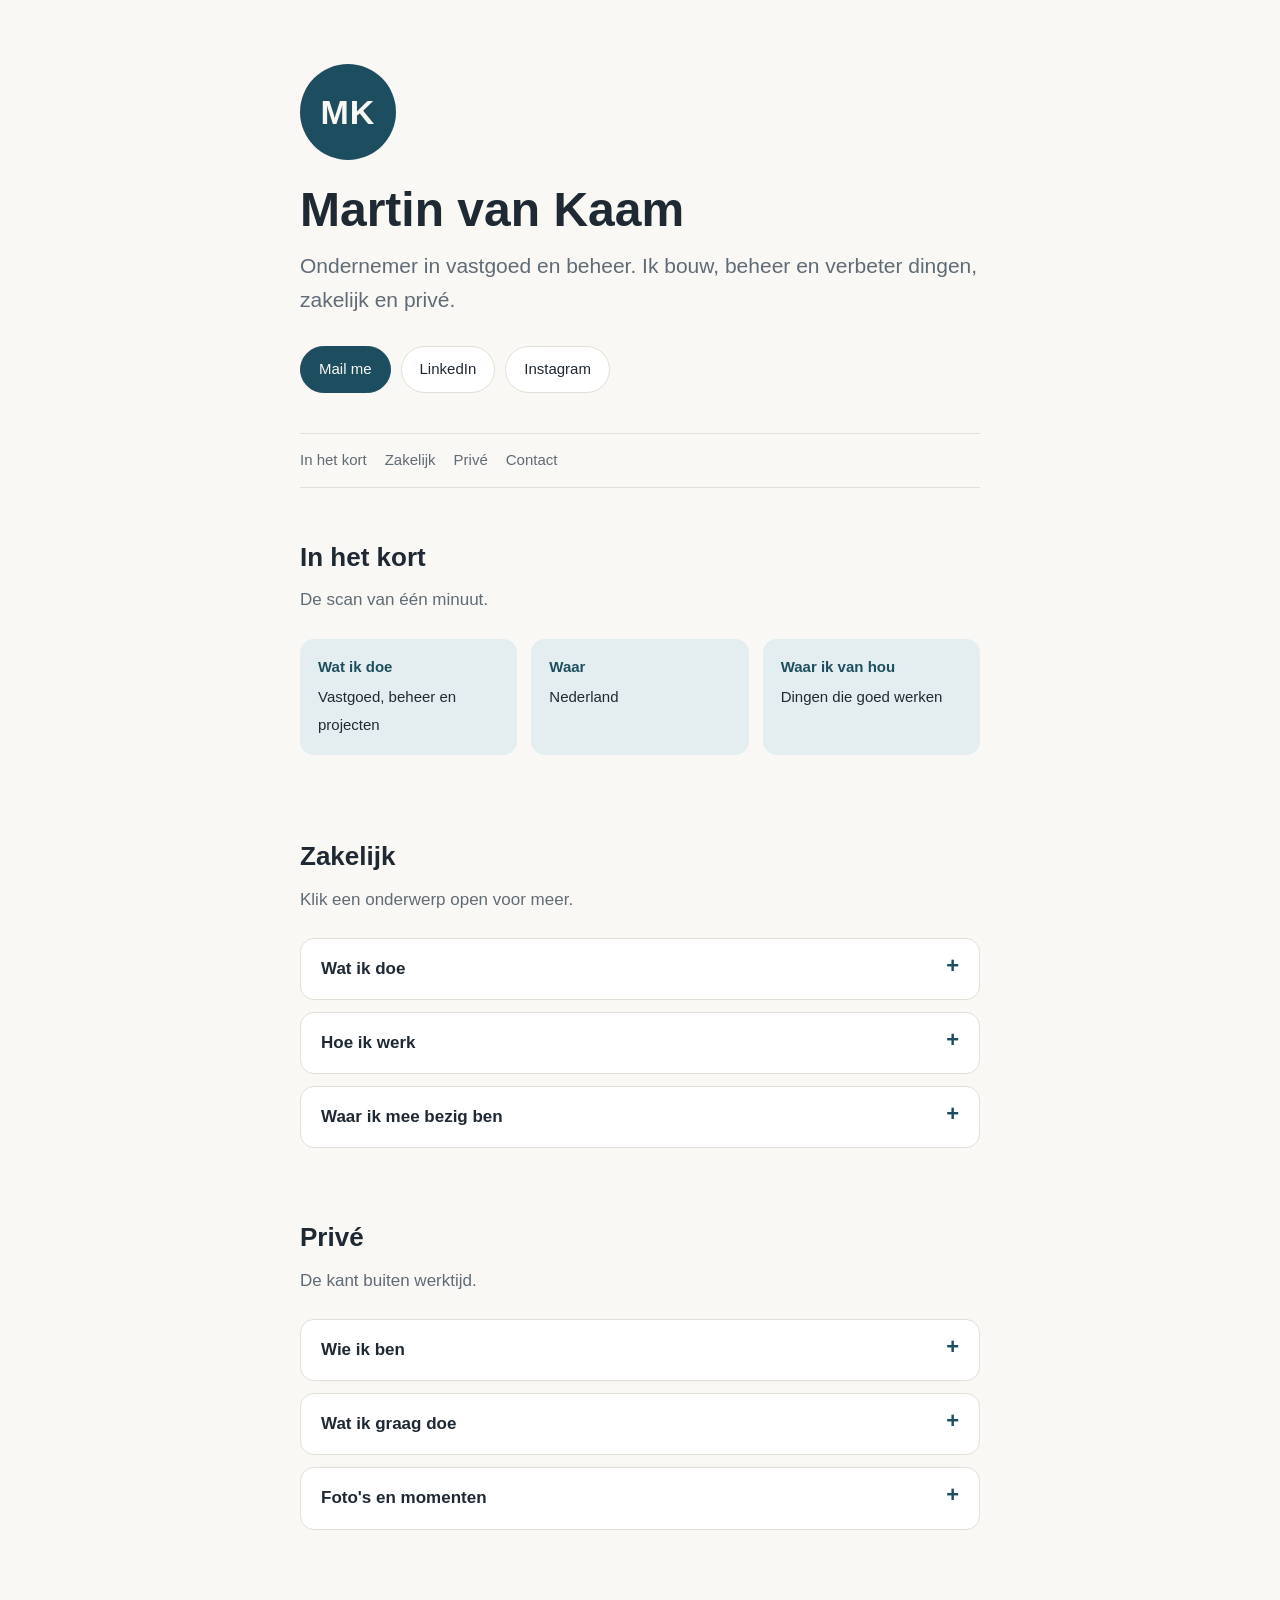
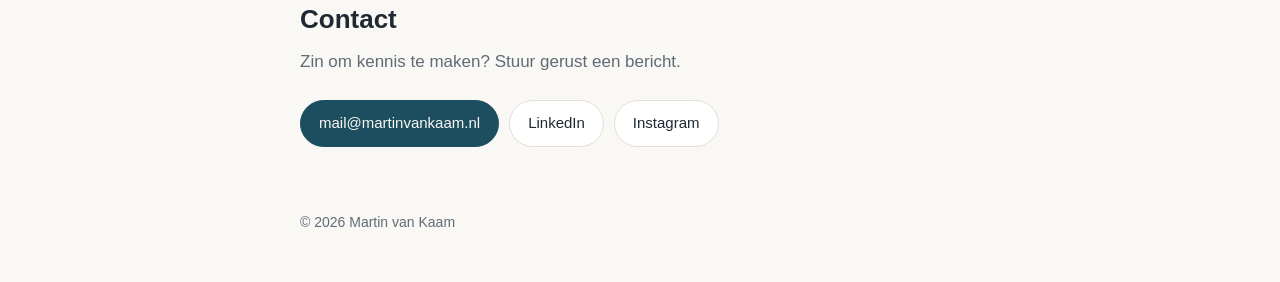
==== index.html @ f8790543 "Eerste versie van martinvankaam.nl Co-Authored-By: Claude Sonnet 5.5 <noreply@anthropic.com>" ====
<!doctype html>
<html lang="nl">
<head>
<meta charset="utf-8">
<meta name="viewport" content="width=device-width, initial-scale=1">
<title>Martin van Kaam</title>
<meta name="description" content="Martin van Kaam: ondernemer in vastgoed en beheer. Zakelijk en privé, kennismaken in één minuut.">
<meta property="og:title" content="Martin van Kaam">
<meta property="og:description" content="Ondernemer in vastgoed en beheer. Zakelijk en privé.">
<meta property="og:type" content="website">
<meta property="og:url" content="https://martinvankaam.nl">
<style>
:root {
  --bg: #faf8f4;
  --card: #ffffff;
  --text: #1f2933;
  --muted: #5f6b76;
  --accent: #1d4e5f;
  --accent-soft: #e4eef1;
  --line: #e3dfd6;
}
@media (prefers-color-scheme: dark) {
  :root {
    --bg: #14181b;
    --card: #1c2226;
    --text: #e8ecef;
    --muted: #9aa6b0;
    --accent: #7fc1d3;
    --accent-soft: #223038;
    --line: #2c353b;
  }
}
* { box-sizing: border-box; }
html { scroll-behavior: smooth; }
body {
  margin: 0;
  background: var(--bg);
  color: var(--text);
  font: 17px/1.65 -apple-system, BlinkMacSystemFont, "Segoe UI", Roboto, Helvetica, Arial, sans-serif;
}
a { color: var(--accent); }
.wrap { max-width: 720px; margin: 0 auto; padding: 0 20px; }

header.hero { padding: 64px 0 40px; }
.avatar {
  width: 96px; height: 96px; border-radius: 50%;
  background: var(--accent); color: var(--bg);
  display: grid; place-items: center;
  font-size: 34px; font-weight: 600; letter-spacing: 1px;
  margin-bottom: 24px;
}
h1 { font-size: clamp(34px, 7vw, 48px); line-height: 1.1; margin: 0 0 12px; }
.lead { font-size: 21px; color: var(--muted); margin: 0 0 28px; }
.links { display: flex; flex-wrap: wrap; gap: 10px; }
.btn {
  display: inline-block; padding: 10px 18px; border-radius: 999px;
  border: 1px solid var(--line); background: var(--card);
  color: var(--text); text-decoration: none; font-weight: 500; font-size: 15px;
}
.btn.primary { background: var(--accent); border-color: var(--accent); color: var(--bg); }
.btn:hover { border-color: var(--accent); }

nav.jump { display: flex; gap: 18px; padding: 14px 0; border-top: 1px solid var(--line); border-bottom: 1px solid var(--line); font-size: 15px; }
nav.jump a { text-decoration: none; color: var(--muted); }
nav.jump a:hover { color: var(--accent); }

section { padding: 48px 0 8px; }
h2 { font-size: 26px; margin: 0 0 8px; }
.sub { color: var(--muted); margin: 0 0 24px; }

.quick { display: grid; gap: 14px; margin: 0 0 24px; }
@media (min-width: 600px) { .quick { grid-template-columns: repeat(3, 1fr); } }
.quick div { background: var(--accent-soft); border-radius: 14px; padding: 16px 18px; }
.quick strong { display: block; font-size: 15px; color: var(--accent); margin-bottom: 4px; }
.quick span { font-size: 15px; }

details {
  background: var(--card); border: 1px solid var(--line);
  border-radius: 14px; margin: 0 0 12px; padding: 0 20px;
}
summary {
  cursor: pointer; padding: 16px 0; font-weight: 600; list-style: none;
  display: flex; justify-content: space-between; gap: 12px;
}
summary::-webkit-details-marker { display: none; }
summary::after { content: "+"; color: var(--accent); font-size: 22px; line-height: 1; }
details[open] summary::after { content: "\2212"; }
details p { margin: 0 0 16px; color: var(--muted); }

footer { padding: 56px 0 48px; color: var(--muted); font-size: 14px; }
</style>
</head>
<body>

<header class="hero">
  <div class="wrap">
    <div class="avatar" aria-hidden="true">MK</div>
    <h1>Martin van Kaam</h1>
    <p class="lead">Ondernemer in vastgoed en beheer. Ik bouw, beheer en verbeter dingen, zakelijk en privé.</p>
    <div class="links">
      <a class="btn primary" href="mailto:mail@martinvankaam.nl">Mail me</a>
      <a class="btn" href="https://www.linkedin.com/in/martinvankaam" rel="me noopener">LinkedIn</a>
      <a class="btn" href="https://www.instagram.com/martinvankaam" rel="me noopener">Instagram</a>
    </div>
  </div>
</header>

<div class="wrap">
  <nav class="jump" aria-label="Snel naar">
    <a href="#kort">In het kort</a>
    <a href="#zakelijk">Zakelijk</a>
    <a href="#prive">Privé</a>
    <a href="#contact">Contact</a>
  </nav>
</div>

<main class="wrap">

  <section id="kort">
    <h2>In het kort</h2>
    <p class="sub">De scan van één minuut.</p>
    <div class="quick">
      <div><strong>Wat ik doe</strong><span>Vastgoed, beheer en projecten</span></div>
      <div><strong>Waar</strong><span>Nederland</span></div>
      <div><strong>Waar ik van hou</strong><span>Dingen die goed werken</span></div>
    </div>
  </section>

  <section id="zakelijk">
    <h2>Zakelijk</h2>
    <p class="sub">Klik een onderwerp open voor meer.</p>

    <details>
      <summary>Wat ik doe</summary>
      <p>Ik ben ondernemer in vastgoed en beheer. Via Marbas Groep houd ik me bezig met gebouwen, verhuur, projecten en de bedrijven daaromheen. Concepttekst: dit vul ik samen met je aan.</p>
    </details>
    <details>
      <summary>Hoe ik werk</summary>
      <p>Concreet, direct en met oog voor detail. Eerst duidelijk krijgen wat er speelt, dan zorgen dat het geregeld is. Concepttekst.</p>
    </details>
    <details>
      <summary>Waar ik mee bezig ben</summary>
      <p>Lopende projecten, gebouwen en verbeteringen in beheer en administratie. Concepttekst.</p>
    </details>
  </section>

  <section id="prive">
    <h2>Privé</h2>
    <p class="sub">De kant buiten werktijd.</p>

    <details>
      <summary>Wie ik ben</summary>
      <p>Naast ondernemer ben ik gewoon Martin. Concepttekst: hier komt een paar regels over wat je bezighoudt.</p>
    </details>
    <details>
      <summary>Wat ik graag doe</summary>
      <p>Reizen, uitzoeken hoe dingen werken en tijd met mensen die me dierbaar zijn. Concepttekst.</p>
    </details>
    <details>
      <summary>Foto's en momenten</summary>
      <p>Hier komen later foto's en een koppeling naar Instagram.</p>
    </details>
  </section>

  <section id="contact">
    <h2>Contact</h2>
    <p class="sub">Zin om kennis te maken? Stuur gerust een bericht.</p>
    <div class="links">
      <a class="btn primary" href="mailto:mail@martinvankaam.nl">mail@martinvankaam.nl</a>
      <a class="btn" href="https://www.linkedin.com/in/martinvankaam" rel="me noopener">LinkedIn</a>
      <a class="btn" href="https://www.instagram.com/martinvankaam" rel="me noopener">Instagram</a>
    </div>
  </section>

</main>

<footer>
  <div class="wrap">&copy; 2026 Martin van Kaam</div>
</footer>

</body>
</html>
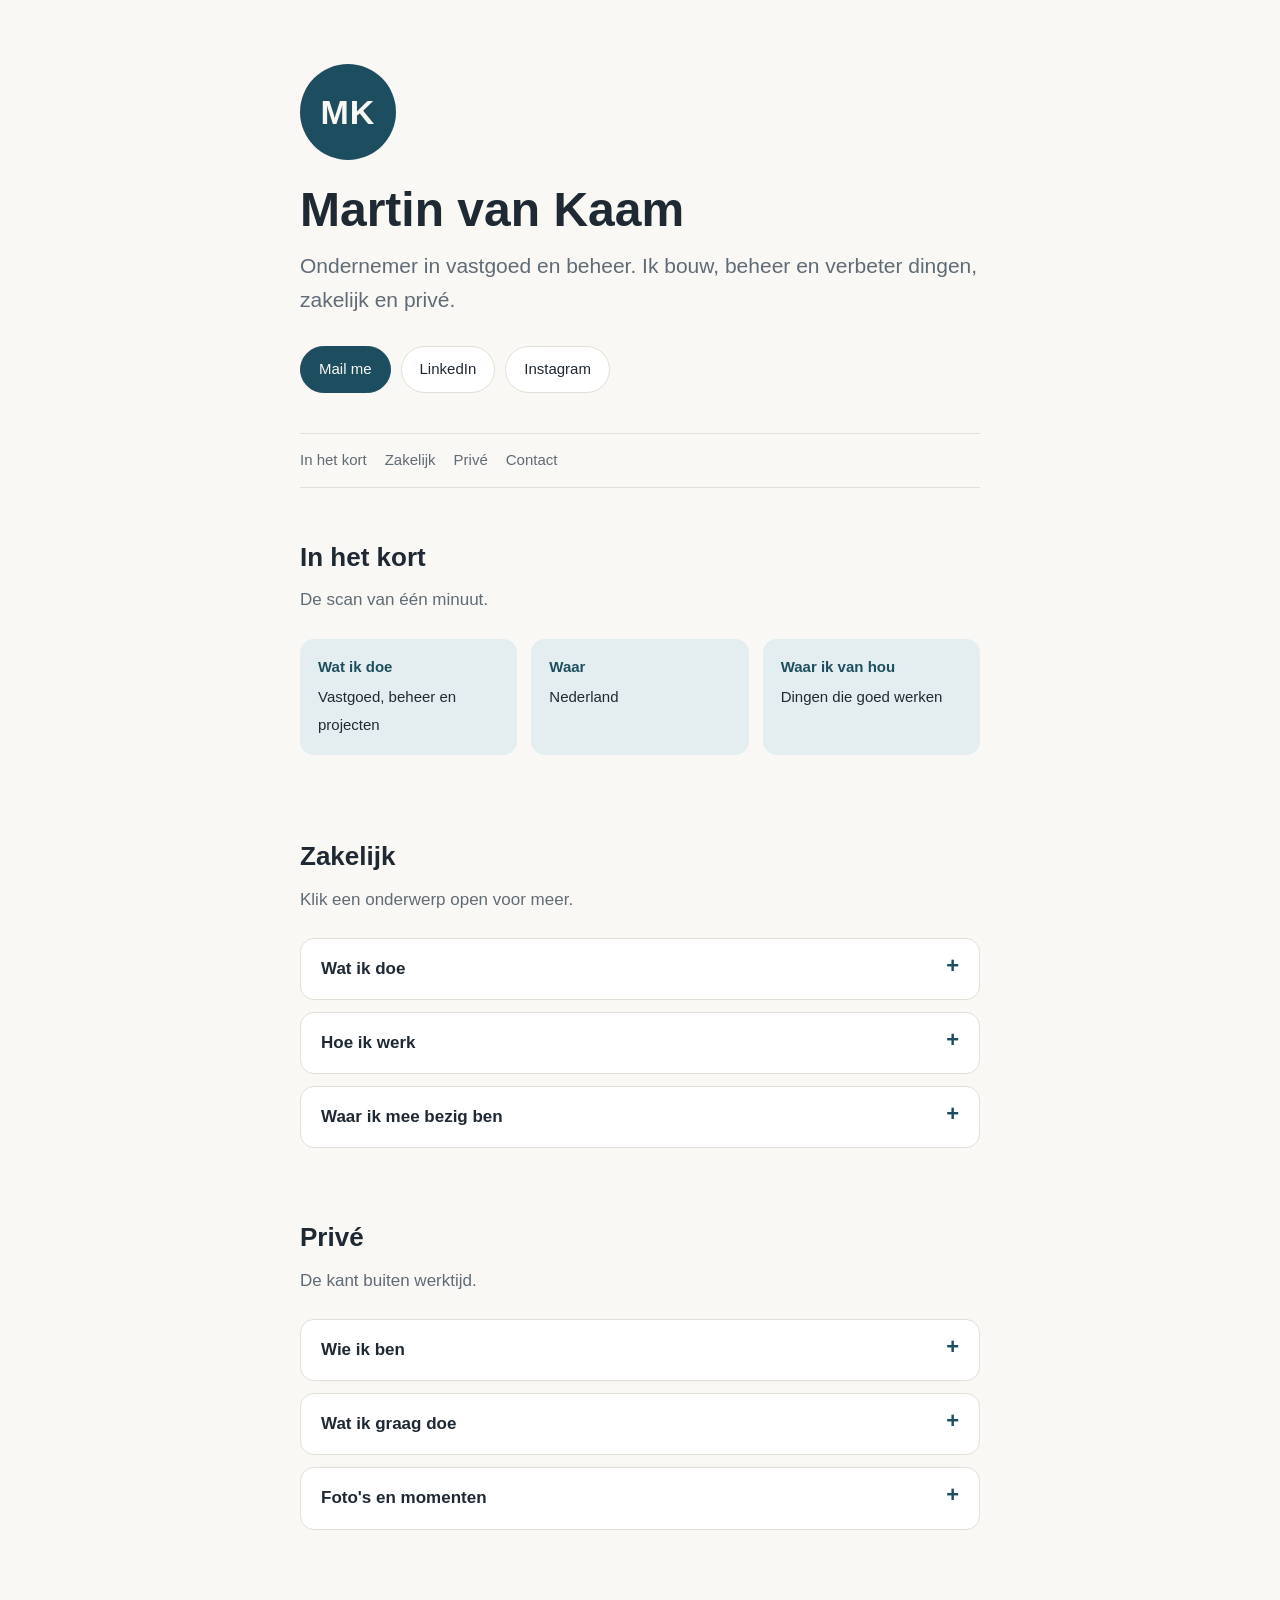
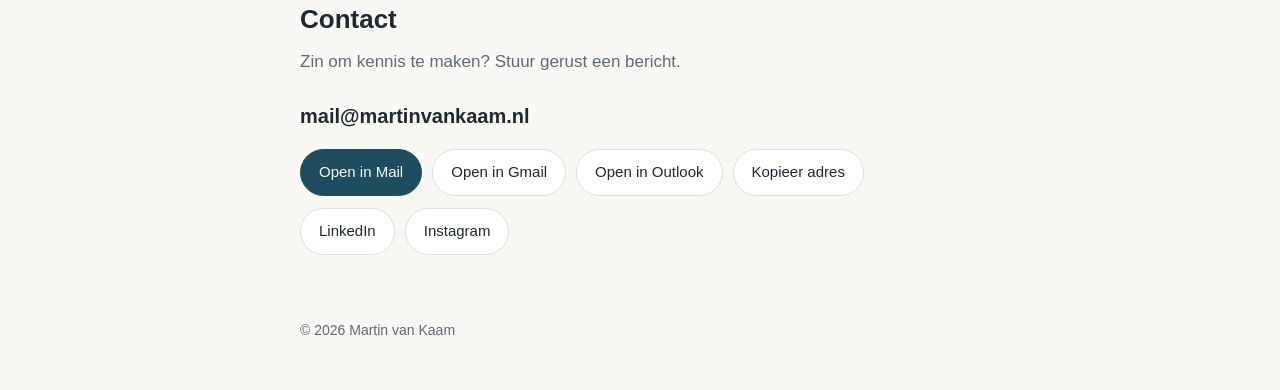
==== commit 2d637764: "Contactblok met Mail, Gmail, Outlook en kopieerknop Co-Authored-By: Claude Sonnet 5.5 <noreply@anthr" ====
--- a/index.html
+++ b/index.html
@@ -87,6 +87,10 @@
 details[open] summary::after { content: "\2212"; }
 details p { margin: 0 0 16px; color: var(--muted); }
 
+.mailaddr { font-size: 20px; font-weight: 600; margin: 0 0 16px; user-select: all; }
+.links.social { margin-top: 12px; }
+button.btn { font: inherit; font-size: 15px; font-weight: 500; cursor: pointer; }
+
 footer { padding: 56px 0 48px; color: var(--muted); font-size: 14px; }
 </style>
 </head>
@@ -165,8 +169,14 @@
   <section id="contact">
     <h2>Contact</h2>
     <p class="sub">Zin om kennis te maken? Stuur gerust een bericht.</p>
+    <p class="mailaddr">mail@martinvankaam.nl</p>
     <div class="links">
-      <a class="btn primary" href="mailto:mail@martinvankaam.nl">mail@martinvankaam.nl</a>
+      <a class="btn primary" href="mailto:mail@martinvankaam.nl">Open in Mail</a>
+      <a class="btn" href="https://mail.google.com/mail/?view=cm&amp;fs=1&amp;to=mail@martinvankaam.nl" target="_blank" rel="noopener">Open in Gmail</a>
+      <a class="btn" href="https://outlook.office.com/mail/deeplink/compose?to=mail@martinvankaam.nl" target="_blank" rel="noopener">Open in Outlook</a>
+      <button class="btn" id="copy" type="button" data-addr="mail@martinvankaam.nl">Kopieer adres</button>
+    </div>
+    <div class="links social">
       <a class="btn" href="https://www.linkedin.com/in/martinvankaam" rel="me noopener">LinkedIn</a>
       <a class="btn" href="https://www.instagram.com/martinvankaam" rel="me noopener">Instagram</a>
     </div>
@@ -178,5 +188,24 @@
   <div class="wrap">&copy; 2026 Martin van Kaam</div>
 </footer>
 
+<script>
+(function () {
+  var btn = document.getElementById("copy");
+  if (!btn) return;
+  btn.addEventListener("click", function () {
+    var addr = btn.getAttribute("data-addr");
+    var done = function () {
+      btn.textContent = "Gekopieerd";
+      setTimeout(function () { btn.textContent = "Kopieer adres"; }, 2000);
+    };
+    if (navigator.clipboard && navigator.clipboard.writeText) {
+      navigator.clipboard.writeText(addr).then(done, function () { window.prompt("Kopieer dit adres:", addr); });
+    } else {
+      window.prompt("Kopieer dit adres:", addr);
+    }
+  });
+})();
+</script>
+
 </body>
 </html>
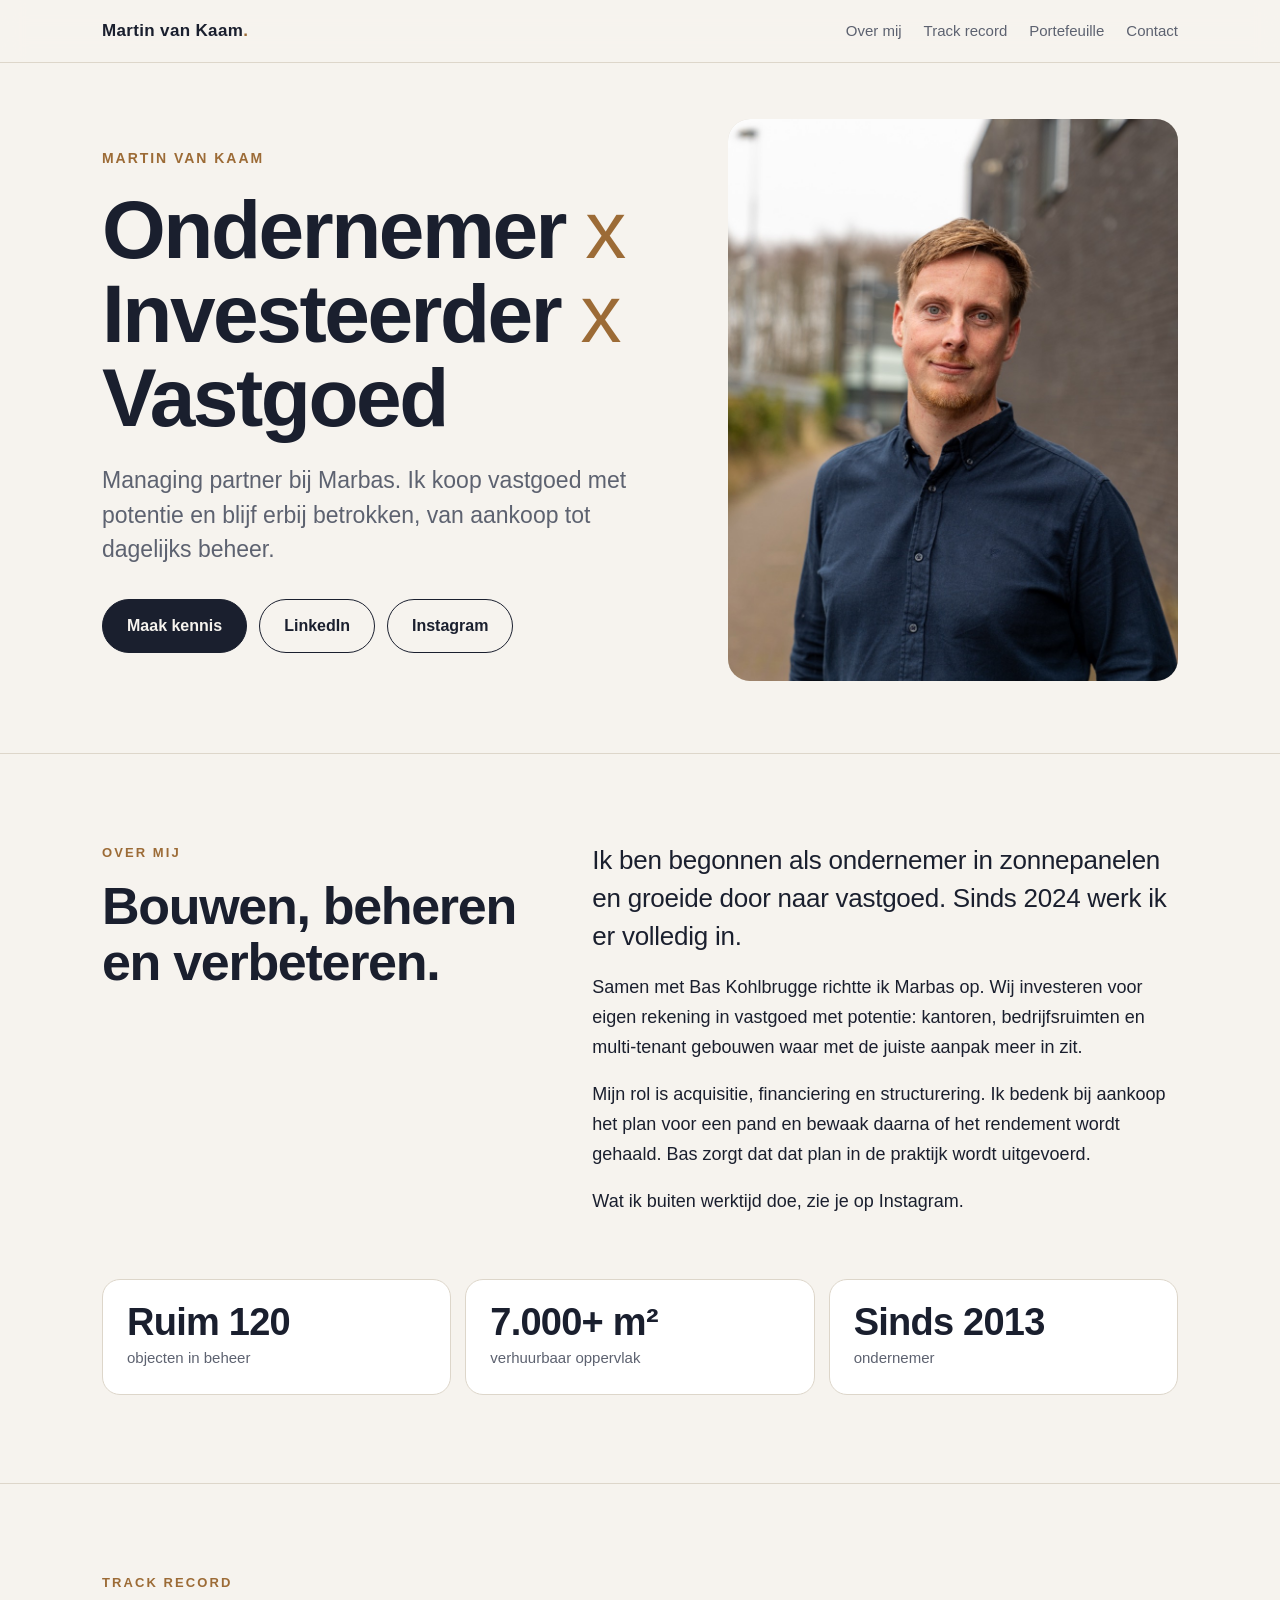
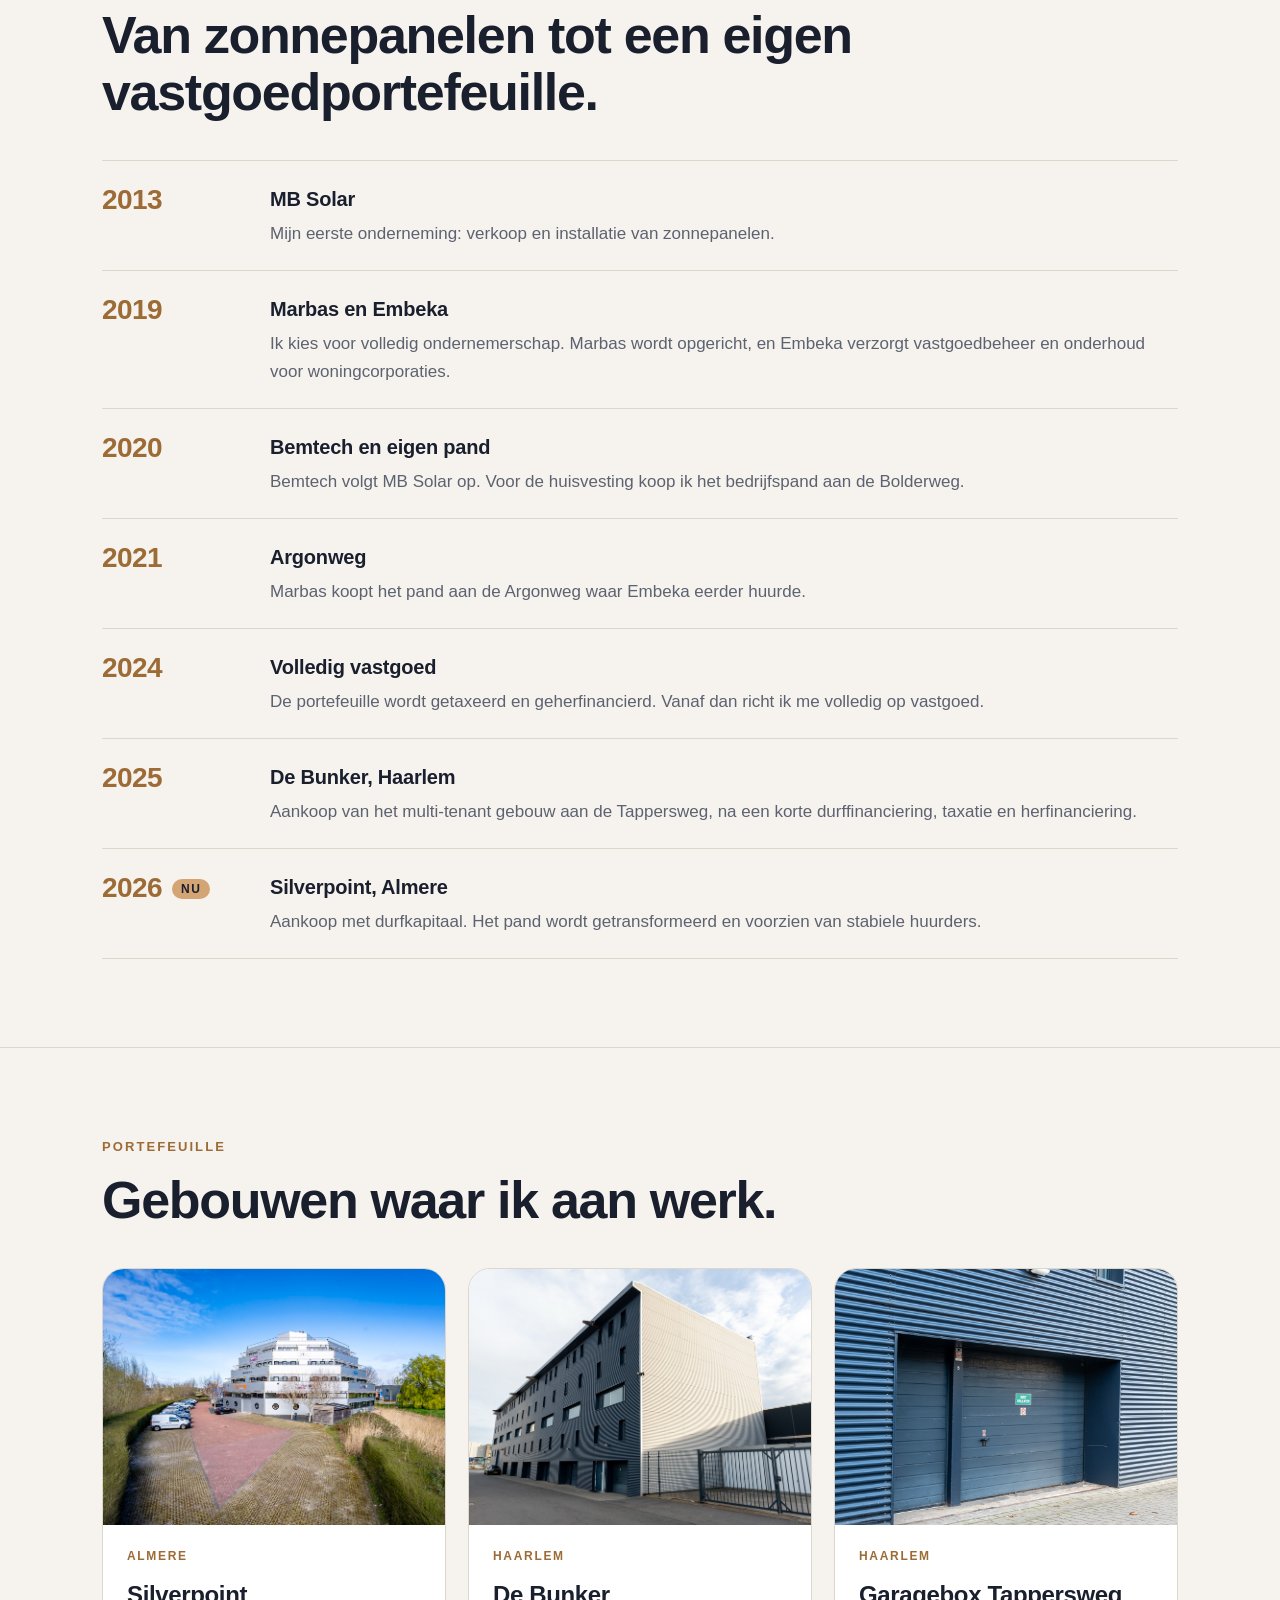
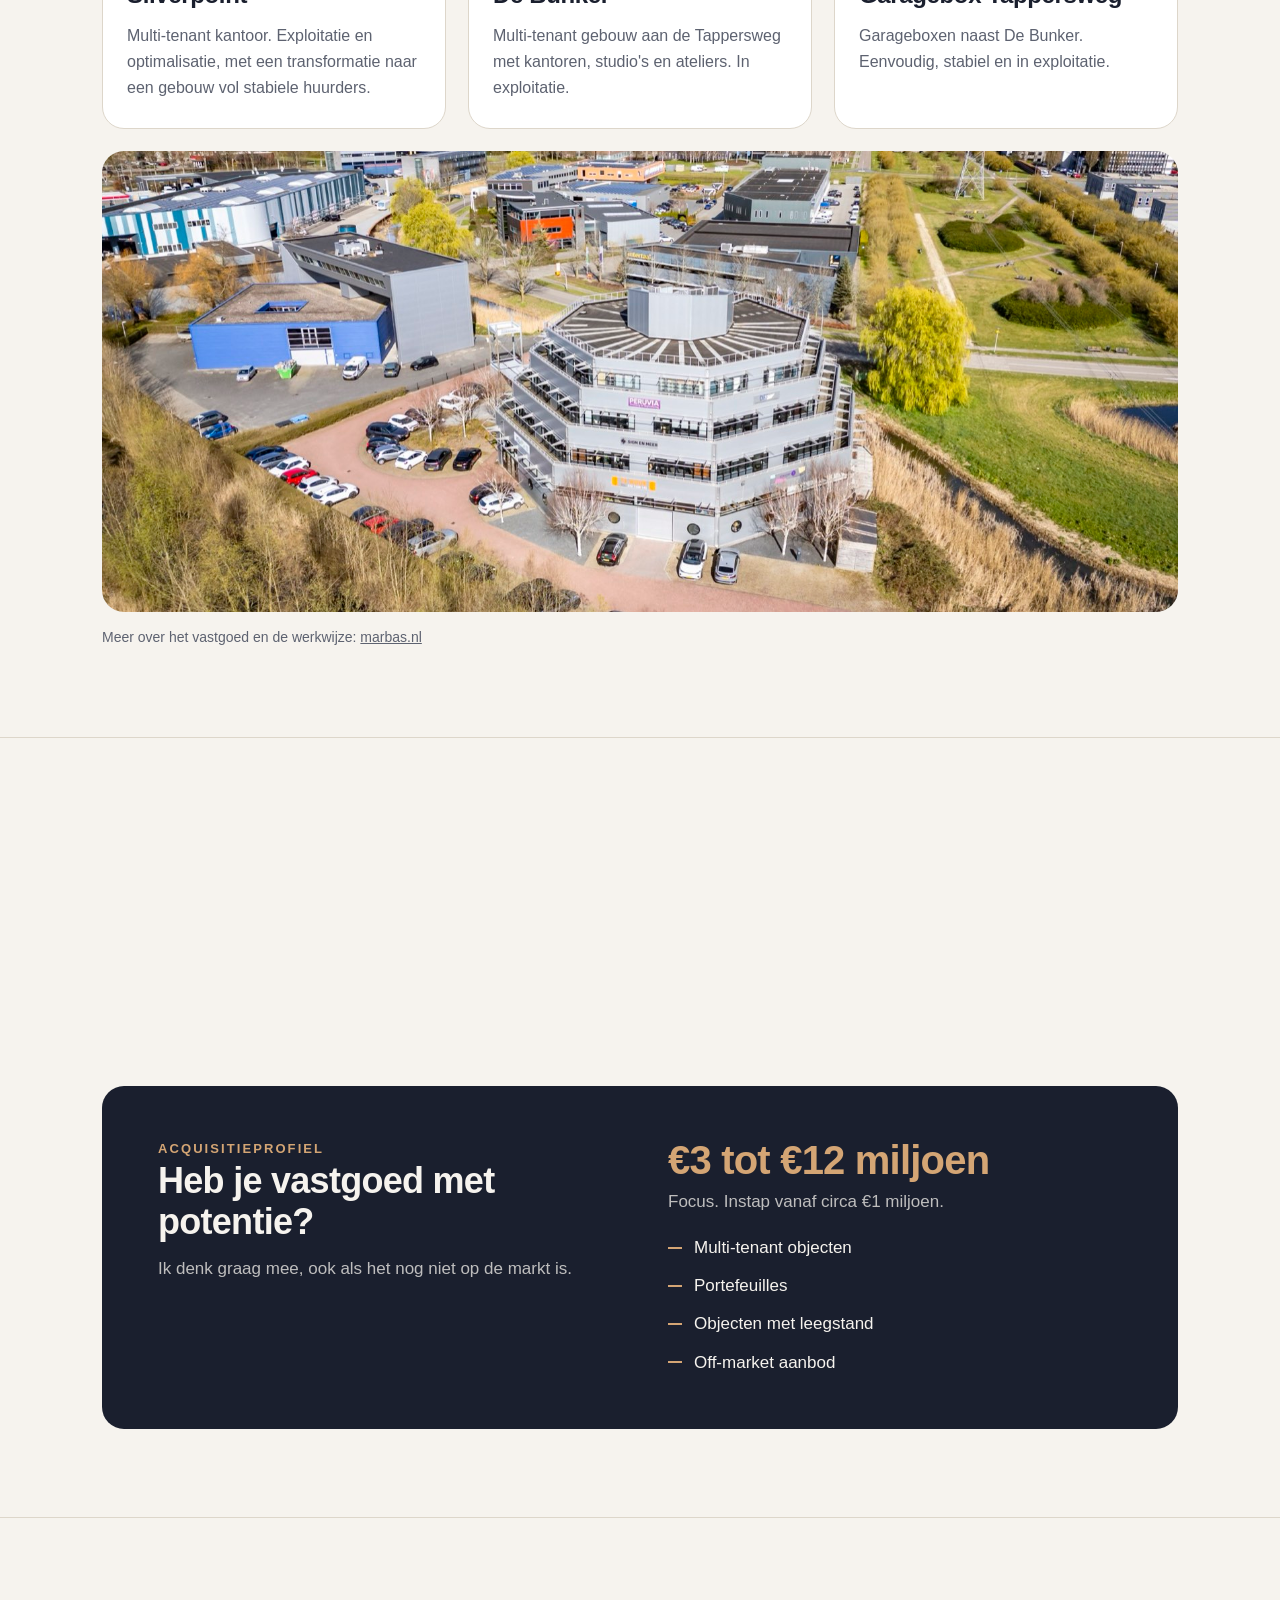
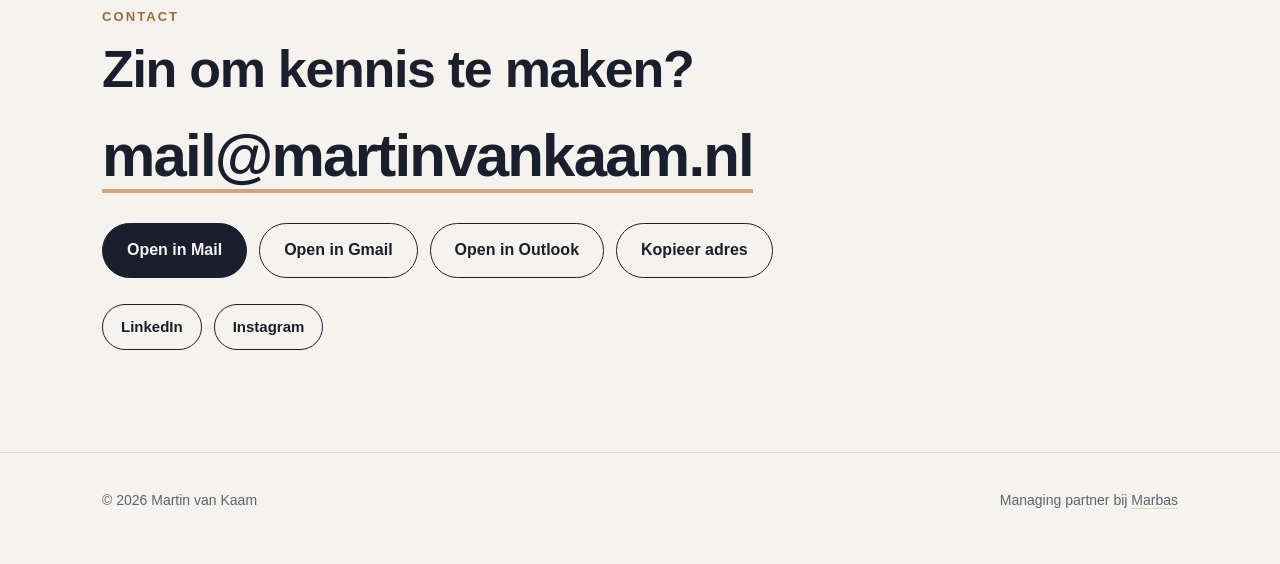
==== commit 27887085: "Nieuwe site: hero, track record, portefeuille, acquisitieprofiel en contact Co-Authored-By: Claude S" ====
--- a/index.html
+++ b/index.html
@@ -3,209 +3,461 @@
 <head>
 <meta charset="utf-8">
 <meta name="viewport" content="width=device-width, initial-scale=1">
-<title>Martin van Kaam</title>
-<meta name="description" content="Martin van Kaam: ondernemer in vastgoed en beheer. Zakelijk en privé, kennismaken in één minuut.">
-<meta property="og:title" content="Martin van Kaam">
-<meta property="og:description" content="Ondernemer in vastgoed en beheer. Zakelijk en privé.">
+<title>Martin van Kaam | Ondernemer en vastgoedinvesteerder</title>
+<meta name="description" content="Martin van Kaam is ondernemer en managing partner bij Marbas. Vastgoed met potentie: acquisitie, financiering, structurering en beheer. Maak kennis.">
+<link rel="canonical" href="https://martinvankaam.nl/">
+<link rel="icon" href="assets/mb.svg" type="image/svg+xml">
+<meta name="theme-color" content="#1a1f2e">
+<meta property="og:title" content="Martin van Kaam | Ondernemer en vastgoedinvesteerder">
+<meta property="og:description" content="Managing partner bij Marbas. Ik koop vastgoed met potentie en blijf erbij betrokken.">
 <meta property="og:type" content="website">
-<meta property="og:url" content="https://martinvankaam.nl">
+<meta property="og:url" content="https://martinvankaam.nl/">
+<meta property="og:locale" content="nl_NL">
+<meta property="og:image" content="https://martinvankaam.nl/assets/martin.jpg">
+<meta name="twitter:card" content="summary_large_image">
+<script type="application/ld+json">
+{
+  "@context": "https://schema.org",
+  "@type": "Person",
+  "name": "Martin van Kaam",
+  "url": "https://martinvankaam.nl/",
+  "image": "https://martinvankaam.nl/assets/martin.jpg",
+  "jobTitle": "Managing partner",
+  "worksFor": { "@type": "Organization", "name": "Marbas", "url": "https://www.marbas.nl" },
+  "email": "mailto:mail@martinvankaam.nl",
+  "sameAs": [
+    "https://www.linkedin.com/in/martinvankaam",
+    "https://www.instagram.com/martinvankaam"
+  ]
+}
+</script>
 <style>
 :root {
-  --bg: #faf8f4;
-  --card: #ffffff;
-  --text: #1f2933;
-  --muted: #5f6b76;
-  --accent: #1d4e5f;
-  --accent-soft: #e4eef1;
-  --line: #e3dfd6;
+  --bg: #f6f3ee;
+  --surface: #ffffff;
+  --ink: #1a1f2e;
+  --muted: #5d6270;
+  --line: #ddd6ca;
+  --sand: #d4a574;
+  --sand-deep: #9c6b36;
+  --navy: #1a1f2e;
+  --on-navy: #f6f3ee;
+  --radius: 22px;
 }
 @media (prefers-color-scheme: dark) {
   :root {
-    --bg: #14181b;
-    --card: #1c2226;
-    --text: #e8ecef;
-    --muted: #9aa6b0;
-    --accent: #7fc1d3;
-    --accent-soft: #223038;
-    --line: #2c353b;
+    --bg: #12151f;
+    --surface: #1a1f2e;
+    --ink: #f1ede6;
+    --muted: #a3a8b4;
+    --line: #2b3144;
+    --sand: #d4a574;
+    --sand-deep: #d4a574;
+    --navy: #0c0f17;
+    --on-navy: #f1ede6;
   }
 }
 * { box-sizing: border-box; }
-html { scroll-behavior: smooth; }
+html { scroll-behavior: smooth; scroll-padding-top: 76px; }
 body {
   margin: 0;
   background: var(--bg);
-  color: var(--text);
-  font: 17px/1.65 -apple-system, BlinkMacSystemFont, "Segoe UI", Roboto, Helvetica, Arial, sans-serif;
-}
-a { color: var(--accent); }
-.wrap { max-width: 720px; margin: 0 auto; padding: 0 20px; }
-
-header.hero { padding: 64px 0 40px; }
-.avatar {
-  width: 96px; height: 96px; border-radius: 50%;
-  background: var(--accent); color: var(--bg);
-  display: grid; place-items: center;
-  font-size: 34px; font-weight: 600; letter-spacing: 1px;
-  margin-bottom: 24px;
-}
-h1 { font-size: clamp(34px, 7vw, 48px); line-height: 1.1; margin: 0 0 12px; }
-.lead { font-size: 21px; color: var(--muted); margin: 0 0 28px; }
-.links { display: flex; flex-wrap: wrap; gap: 10px; }
+  color: var(--ink);
+  font: 17px/1.65 -apple-system, BlinkMacSystemFont, "SF Pro Text", "Segoe UI", Roboto, Helvetica, Arial, sans-serif;
+  -webkit-font-smoothing: antialiased;
+}
+img { display: block; max-width: 100%; height: auto; }
+a { color: inherit; }
+.wrap { max-width: 1120px; margin: 0 auto; padding: 0 22px; }
+
+/* header */
+.top {
+  position: sticky; top: 0; z-index: 10;
+  background: color-mix(in srgb, var(--bg) 88%, transparent);
+  backdrop-filter: saturate(1.4) blur(12px);
+  -webkit-backdrop-filter: saturate(1.4) blur(12px);
+  border-bottom: 1px solid var(--line);
+}
+.top .wrap { display: flex; align-items: center; justify-content: space-between; height: 62px; }
+.brand { font-weight: 700; letter-spacing: .02em; text-decoration: none; }
+.brand span { color: var(--sand-deep); }
+.top nav { display: flex; gap: 22px; font-size: 15px; }
+.top nav a { text-decoration: none; color: var(--muted); }
+.top nav a:hover { color: var(--ink); }
+@media (max-width: 640px) {
+  .top nav { gap: 14px; font-size: 14px; }
+  .top nav a.hide-sm { display: none; }
+}
+
+/* hero */
+.hero { padding: 56px 0 72px; }
+.hero .wrap { display: grid; gap: 40px; align-items: center; }
+@media (min-width: 880px) { .hero .wrap { grid-template-columns: 1.25fr 1fr; gap: 64px; } }
+.kicker { font-size: 14px; letter-spacing: .14em; text-transform: uppercase; color: var(--sand-deep); font-weight: 600; margin: 0 0 18px; }
+h1 { font-size: clamp(40px, 7.4vw, 82px); line-height: 1.02; letter-spacing: -.03em; margin: 0 0 24px; font-weight: 800; }
+h1 .x { color: var(--sand-deep); font-weight: 400; }
+.lede { font-size: clamp(19px, 2.4vw, 23px); line-height: 1.5; color: var(--muted); max-width: 34em; margin: 0 0 32px; }
+.portrait { border-radius: var(--radius); overflow: hidden; background: var(--line); aspect-ratio: 4 / 5; max-width: 460px; justify-self: end; width: 100%; }
+.portrait img { width: 100%; height: 100%; object-fit: cover; object-position: 50% 22%; }
+@media (max-width: 879px) { .portrait { justify-self: start; max-width: 100%; aspect-ratio: 4 / 4.4; } }
+
+.cta { display: flex; flex-wrap: wrap; gap: 12px; }
 .btn {
-  display: inline-block; padding: 10px 18px; border-radius: 999px;
-  border: 1px solid var(--line); background: var(--card);
-  color: var(--text); text-decoration: none; font-weight: 500; font-size: 15px;
-}
-.btn.primary { background: var(--accent); border-color: var(--accent); color: var(--bg); }
-.btn:hover { border-color: var(--accent); }
-
-nav.jump { display: flex; gap: 18px; padding: 14px 0; border-top: 1px solid var(--line); border-bottom: 1px solid var(--line); font-size: 15px; }
-nav.jump a { text-decoration: none; color: var(--muted); }
-nav.jump a:hover { color: var(--accent); }
-
-section { padding: 48px 0 8px; }
-h2 { font-size: 26px; margin: 0 0 8px; }
-.sub { color: var(--muted); margin: 0 0 24px; }
-
-.quick { display: grid; gap: 14px; margin: 0 0 24px; }
-@media (min-width: 600px) { .quick { grid-template-columns: repeat(3, 1fr); } }
-.quick div { background: var(--accent-soft); border-radius: 14px; padding: 16px 18px; }
-.quick strong { display: block; font-size: 15px; color: var(--accent); margin-bottom: 4px; }
-.quick span { font-size: 15px; }
-
-details {
-  background: var(--card); border: 1px solid var(--line);
-  border-radius: 14px; margin: 0 0 12px; padding: 0 20px;
-}
-summary {
-  cursor: pointer; padding: 16px 0; font-weight: 600; list-style: none;
-  display: flex; justify-content: space-between; gap: 12px;
-}
-summary::-webkit-details-marker { display: none; }
-summary::after { content: "+"; color: var(--accent); font-size: 22px; line-height: 1; }
-details[open] summary::after { content: "\2212"; }
-details p { margin: 0 0 16px; color: var(--muted); }
-
-.mailaddr { font-size: 20px; font-weight: 600; margin: 0 0 16px; user-select: all; }
-.links.social { margin-top: 12px; }
-button.btn { font: inherit; font-size: 15px; font-weight: 500; cursor: pointer; }
-
-footer { padding: 56px 0 48px; color: var(--muted); font-size: 14px; }
+  display: inline-flex; align-items: center; justify-content: center;
+  padding: 13px 24px; border-radius: 999px; font: inherit; font-size: 16px; font-weight: 600;
+  text-decoration: none; border: 1.5px solid var(--ink); color: var(--ink); background: transparent; cursor: pointer;
+  transition: transform .15s ease, background .15s ease, color .15s ease;
+}
+.btn:hover { transform: translateY(-1px); }
+.btn.primary { background: var(--ink); color: var(--bg); }
+.btn.small { padding: 10px 18px; font-size: 15px; }
+
+/* sections */
+section { padding: 88px 0; border-top: 1px solid var(--line); }
+.label { font-size: 13px; letter-spacing: .16em; text-transform: uppercase; color: var(--sand-deep); font-weight: 700; margin: 0 0 14px; }
+h2 { font-size: clamp(30px, 5vw, 52px); line-height: 1.08; letter-spacing: -.025em; margin: 0 0 22px; font-weight: 800; max-width: 18em; }
+.two { display: grid; gap: 36px; }
+@media (min-width: 880px) { .two { grid-template-columns: 5fr 7fr; gap: 72px; } }
+.prose p { margin: 0 0 18px; font-size: 18px; }
+.prose p.big { font-size: clamp(21px, 2.6vw, 26px); line-height: 1.45; letter-spacing: -.01em; }
+
+/* stats */
+.stats { display: grid; gap: 14px; margin-top: 44px; }
+@media (min-width: 640px) { .stats { grid-template-columns: repeat(3, 1fr); } }
+.stat { background: var(--surface); border: 1px solid var(--line); border-radius: 18px; padding: 22px 24px; }
+.stat b { display: block; font-size: 38px; line-height: 1.1; letter-spacing: -.02em; }
+.stat span { color: var(--muted); font-size: 15px; }
+
+/* timeline */
+.timeline { list-style: none; margin: 40px 0 0; padding: 0; border-top: 1px solid var(--line); }
+.timeline li { display: grid; gap: 4px 28px; padding: 22px 0; border-bottom: 1px solid var(--line); }
+@media (min-width: 720px) { .timeline li { grid-template-columns: 140px 1fr; } }
+.timeline .yr { font-size: 28px; font-weight: 800; letter-spacing: -.02em; color: var(--sand-deep); line-height: 1.2; }
+.timeline h3 { margin: 0 0 4px; font-size: 20px; letter-spacing: -.01em; }
+.timeline p { margin: 0; color: var(--muted); }
+.timeline li.now .yr::after { content: "nu"; margin-left: 10px; font-size: 12px; letter-spacing: .12em; text-transform: uppercase; background: var(--sand); color: #1a1f2e; padding: 3px 9px; border-radius: 999px; vertical-align: middle; }
+
+/* portfolio */
+.cards { display: grid; gap: 22px; margin-top: 40px; }
+@media (min-width: 880px) { .cards { grid-template-columns: repeat(3, 1fr); } }
+.card { background: var(--surface); border: 1px solid var(--line); border-radius: var(--radius); overflow: hidden; display: flex; flex-direction: column; }
+.card .ph { aspect-ratio: 4 / 3; overflow: hidden; background: var(--line); }
+.card .ph img { width: 100%; height: 100%; object-fit: cover; transition: transform .6s ease; }
+.card:hover .ph img { transform: scale(1.04); }
+.card .body { padding: 22px 24px 26px; }
+.card .tag { font-size: 12px; letter-spacing: .14em; text-transform: uppercase; color: var(--sand-deep); font-weight: 700; margin: 0 0 8px; }
+.card h3 { margin: 0 0 8px; font-size: 24px; letter-spacing: -.015em; }
+.card p { margin: 0; color: var(--muted); font-size: 16px; }
+.banner { margin-top: 22px; border-radius: var(--radius); overflow: hidden; aspect-ratio: 21 / 9; background: var(--line); }
+.banner img { width: 100%; height: 100%; object-fit: cover; }
+@media (max-width: 640px) { .banner { aspect-ratio: 4 / 3; } }
+
+/* expertise + zoek */
+.tags { display: flex; flex-wrap: wrap; gap: 10px; margin: 8px 0 0; padding: 0; list-style: none; }
+.tags li { border: 1.5px solid var(--ink); border-radius: 999px; padding: 8px 18px; font-weight: 600; font-size: 16px; }
+.seek { background: var(--navy); color: var(--on-navy); border-radius: var(--radius); padding: 40px 32px; margin-top: 48px; display: grid; gap: 28px; }
+@media (min-width: 880px) { .seek { grid-template-columns: 1fr 1fr; padding: 52px 56px; gap: 56px; } }
+.seek h3 { margin: 0 0 12px; font-size: clamp(26px, 3.4vw, 36px); line-height: 1.15; letter-spacing: -.02em; }
+.seek p { margin: 0; color: color-mix(in srgb, var(--on-navy) 75%, transparent); }
+.seek ul { margin: 0; padding: 0; list-style: none; display: grid; gap: 10px; }
+.seek li { padding-left: 26px; position: relative; }
+.seek li::before { content: ""; position: absolute; left: 0; top: .72em; width: 14px; height: 2px; background: var(--sand); }
+.seek .range { font-size: 40px; font-weight: 800; letter-spacing: -.02em; color: var(--sand); line-height: 1.1; margin-bottom: 6px; }
+
+/* contact */
+.contact { text-align: left; }
+.mailaddr { display: inline-block; font-size: clamp(26px, 5.4vw, 60px); font-weight: 800; letter-spacing: -.03em; line-height: 1.1; text-decoration: none; margin: 4px 0 30px; word-break: break-word; border-bottom: 4px solid var(--sand); }
+.mailaddr:hover { color: var(--sand-deep); }
+.contact .cta { margin-bottom: 14px; }
+.contact .social { margin-top: 26px; }
+.hint { color: var(--muted); font-size: 14px; margin: 14px 0 0; }
+
+footer { padding: 36px 0 52px; border-top: 1px solid var(--line); color: var(--muted); font-size: 14px; }
+footer .wrap { display: flex; flex-wrap: wrap; gap: 8px 24px; justify-content: space-between; }
+footer a { text-decoration: none; border-bottom: 1px solid var(--line); }
+
+/* reveal */
+.reveal { opacity: 0; transform: translateY(18px); transition: opacity .7s ease, transform .7s ease; }
+.reveal.in { opacity: 1; transform: none; }
+@media (prefers-reduced-motion: reduce) {
+  .reveal { opacity: 1; transform: none; transition: none; }
+  html { scroll-behavior: auto; }
+  .card .ph img, .btn { transition: none; }
+}
 </style>
 </head>
 <body>
 
-<header class="hero">
+<header class="top">
   <div class="wrap">
-    <div class="avatar" aria-hidden="true">MK</div>
-    <h1>Martin van Kaam</h1>
-    <p class="lead">Ondernemer in vastgoed en beheer. Ik bouw, beheer en verbeter dingen, zakelijk en privé.</p>
-    <div class="links">
-      <a class="btn primary" href="mailto:mail@martinvankaam.nl">Mail me</a>
-      <a class="btn" href="https://www.linkedin.com/in/martinvankaam" rel="me noopener">LinkedIn</a>
-      <a class="btn" href="https://www.instagram.com/martinvankaam" rel="me noopener">Instagram</a>
-    </div>
+    <a class="brand" href="#top">Martin van Kaam<span>.</span></a>
+    <nav aria-label="Hoofdmenu">
+      <a class="hide-sm" href="#over">Over mij</a>
+      <a class="hide-sm" href="#trackrecord">Track record</a>
+      <a href="#portfolio">Portefeuille</a>
+      <a href="#contact">Contact</a>
+    </nav>
   </div>
 </header>
 
-<div class="wrap">
-  <nav class="jump" aria-label="Snel naar">
-    <a href="#kort">In het kort</a>
-    <a href="#zakelijk">Zakelijk</a>
-    <a href="#prive">Privé</a>
-    <a href="#contact">Contact</a>
-  </nav>
-</div>
-
-<main class="wrap">
-
-  <section id="kort">
-    <h2>In het kort</h2>
-    <p class="sub">De scan van één minuut.</p>
-    <div class="quick">
-      <div><strong>Wat ik doe</strong><span>Vastgoed, beheer en projecten</span></div>
-      <div><strong>Waar</strong><span>Nederland</span></div>
-      <div><strong>Waar ik van hou</strong><span>Dingen die goed werken</span></div>
+<main id="top">
+
+  <div class="hero">
+    <div class="wrap">
+      <div>
+        <p class="kicker">Martin van Kaam</p>
+        <h1>Ondernemer <span class="x">x</span> Investeerder <span class="x">x</span> Vastgoed</h1>
+        <p class="lede">Managing partner bij Marbas. Ik koop vastgoed met potentie en blijf erbij betrokken, van aankoop tot dagelijks beheer.</p>
+        <div class="cta">
+          <a class="btn primary" href="#contact">Maak kennis</a>
+          <a class="btn" href="https://www.linkedin.com/in/martinvankaam" rel="me noopener">LinkedIn</a>
+          <a class="btn" href="https://www.instagram.com/martinvankaam" rel="me noopener">Instagram</a>
+        </div>
+      </div>
+      <div class="portrait">
+        <img src="assets/martin.jpg" width="933" height="1400" alt="Portret van Martin van Kaam" fetchpriority="high">
+      </div>
+    </div>
+  </div>
+
+  <section id="over">
+    <div class="wrap two">
+      <div class="reveal">
+        <p class="label">Over mij</p>
+        <h2>Bouwen, beheren en verbeteren.</h2>
+      </div>
+      <div class="prose reveal">
+        <p class="big">Ik ben begonnen als ondernemer in zonnepanelen en groeide door naar vastgoed. Sinds 2024 werk ik er volledig in.</p>
+        <p>Samen met Bas Kohlbrugge richtte ik Marbas op. Wij investeren voor eigen rekening in vastgoed met potentie: kantoren, bedrijfsruimten en multi-tenant gebouwen waar met de juiste aanpak meer in zit.</p>
+        <p>Mijn rol is acquisitie, financiering en structurering. Ik bedenk bij aankoop het plan voor een pand en bewaak daarna of het rendement wordt gehaald. Bas zorgt dat dat plan in de praktijk wordt uitgevoerd.</p>
+        <p>Wat ik buiten werktijd doe, zie je op Instagram.</p>
+      </div>
+    </div>
+    <div class="wrap">
+      <div class="stats reveal">
+        <div class="stat"><b>Ruim 120</b><span>objecten in beheer</span></div>
+        <div class="stat"><b>7.000+ m²</b><span>verhuurbaar oppervlak</span></div>
+        <div class="stat"><b>Sinds 2013</b><span>ondernemer</span></div>
+      </div>
     </div>
   </section>
 
-  <section id="zakelijk">
-    <h2>Zakelijk</h2>
-    <p class="sub">Klik een onderwerp open voor meer.</p>
-
-    <details>
-      <summary>Wat ik doe</summary>
-      <p>Ik ben ondernemer in vastgoed en beheer. Via Marbas Groep houd ik me bezig met gebouwen, verhuur, projecten en de bedrijven daaromheen. Concepttekst: dit vul ik samen met je aan.</p>
-    </details>
-    <details>
-      <summary>Hoe ik werk</summary>
-      <p>Concreet, direct en met oog voor detail. Eerst duidelijk krijgen wat er speelt, dan zorgen dat het geregeld is. Concepttekst.</p>
-    </details>
-    <details>
-      <summary>Waar ik mee bezig ben</summary>
-      <p>Lopende projecten, gebouwen en verbeteringen in beheer en administratie. Concepttekst.</p>
-    </details>
+  <section id="trackrecord">
+    <div class="wrap">
+      <div class="reveal">
+        <p class="label">Track record</p>
+        <h2>Van zonnepanelen tot een eigen vastgoedportefeuille.</h2>
+      </div>
+      <ol class="timeline reveal">
+        <li>
+          <div class="yr">2013</div>
+          <div><h3>MB Solar</h3><p>Mijn eerste onderneming: verkoop en installatie van zonnepanelen.</p></div>
+        </li>
+        <li>
+          <div class="yr">2019</div>
+          <div><h3>Marbas en Embeka</h3><p>Ik kies voor volledig ondernemerschap. Marbas wordt opgericht, en Embeka verzorgt vastgoedbeheer en onderhoud voor woningcorporaties.</p></div>
+        </li>
+        <li>
+          <div class="yr">2020</div>
+          <div><h3>Bemtech en eigen pand</h3><p>Bemtech volgt MB Solar op. Voor de huisvesting koop ik het bedrijfspand aan de Bolderweg.</p></div>
+        </li>
+        <li>
+          <div class="yr">2021</div>
+          <div><h3>Argonweg</h3><p>Marbas koopt het pand aan de Argonweg waar Embeka eerder huurde.</p></div>
+        </li>
+        <li>
+          <div class="yr">2024</div>
+          <div><h3>Volledig vastgoed</h3><p>De portefeuille wordt getaxeerd en geherfinancierd. Vanaf dan richt ik me volledig op vastgoed.</p></div>
+        </li>
+        <li>
+          <div class="yr">2025</div>
+          <div><h3>De Bunker, Haarlem</h3><p>Aankoop van het multi-tenant gebouw aan de Tappersweg, na een korte durffinanciering, taxatie en herfinanciering.</p></div>
+        </li>
+        <li class="now">
+          <div class="yr">2026</div>
+          <div><h3>Silverpoint, Almere</h3><p>Aankoop met durfkapitaal. Het pand wordt getransformeerd en voorzien van stabiele huurders.</p></div>
+        </li>
+      </ol>
+    </div>
   </section>
 
-  <section id="prive">
-    <h2>Privé</h2>
-    <p class="sub">De kant buiten werktijd.</p>
-
-    <details>
-      <summary>Wie ik ben</summary>
-      <p>Naast ondernemer ben ik gewoon Martin. Concepttekst: hier komt een paar regels over wat je bezighoudt.</p>
-    </details>
-    <details>
-      <summary>Wat ik graag doe</summary>
-      <p>Reizen, uitzoeken hoe dingen werken en tijd met mensen die me dierbaar zijn. Concepttekst.</p>
-    </details>
-    <details>
-      <summary>Foto's en momenten</summary>
-      <p>Hier komen later foto's en een koppeling naar Instagram.</p>
-    </details>
+  <section id="portfolio">
+    <div class="wrap">
+      <div class="reveal">
+        <p class="label">Portefeuille</p>
+        <h2>Gebouwen waar ik aan werk.</h2>
+      </div>
+      <div class="cards">
+        <article class="card reveal">
+          <div class="ph"><img src="assets/silverpoint.jpg" width="1600" height="1066" loading="lazy" alt="Kantoorgebouw Silverpoint in Almere"></div>
+          <div class="body">
+            <p class="tag">Almere</p>
+            <h3>Silverpoint</h3>
+            <p>Multi-tenant kantoor. Exploitatie en optimalisatie, met een transformatie naar een gebouw vol stabiele huurders.</p>
+          </div>
+        </article>
+        <article class="card reveal">
+          <div class="ph"><img src="assets/de-bunker.jpg" width="1600" height="1066" loading="lazy" alt="Gebouw De Bunker in Haarlem"></div>
+          <div class="body">
+            <p class="tag">Haarlem</p>
+            <h3>De Bunker</h3>
+            <p>Multi-tenant gebouw aan de Tappersweg met kantoren, studio's en ateliers. In exploitatie.</p>
+          </div>
+        </article>
+        <article class="card reveal">
+          <div class="ph"><img src="assets/garagebox.jpg" width="1066" height="1600" loading="lazy" alt="Garagebox aan de Tappersweg in Haarlem"></div>
+          <div class="body">
+            <p class="tag">Haarlem</p>
+            <h3>Garagebox Tappersweg</h3>
+            <p>Garageboxen naast De Bunker. Eenvoudig, stabiel en in exploitatie.</p>
+          </div>
+        </article>
+      </div>
+      <div class="banner reveal"><img src="assets/almere-lucht.jpg" width="1600" height="1066" loading="lazy" alt="Luchtfoto van Silverpoint in Almere"></div>
+      <p class="hint">Meer over het vastgoed en de werkwijze: <a href="https://www.marbas.nl" rel="noopener">marbas.nl</a></p>
+    </div>
   </section>
 
-  <section id="contact">
-    <h2>Contact</h2>
-    <p class="sub">Zin om kennis te maken? Stuur gerust een bericht.</p>
-    <p class="mailaddr">mail@martinvankaam.nl</p>
-    <div class="links">
-      <a class="btn primary" href="mailto:mail@martinvankaam.nl">Open in Mail</a>
-      <a class="btn" href="https://mail.google.com/mail/?view=cm&amp;fs=1&amp;to=mail@martinvankaam.nl" target="_blank" rel="noopener">Open in Gmail</a>
-      <a class="btn" href="https://outlook.office.com/mail/deeplink/compose?to=mail@martinvankaam.nl" target="_blank" rel="noopener">Open in Outlook</a>
-      <button class="btn" id="copy" type="button" data-addr="mail@martinvankaam.nl">Kopieer adres</button>
-    </div>
-    <div class="links social">
-      <a class="btn" href="https://www.linkedin.com/in/martinvankaam" rel="me noopener">LinkedIn</a>
-      <a class="btn" href="https://www.instagram.com/martinvankaam" rel="me noopener">Instagram</a>
+  <section id="expertise">
+    <div class="wrap">
+      <div class="reveal">
+        <p class="label">Expertise</p>
+        <h2>Waar ik goed in ben.</h2>
+        <ul class="tags">
+          <li>Acquisitie</li>
+          <li>Financiering</li>
+          <li>Structurering</li>
+          <li>Asset management</li>
+          <li>Verhuur</li>
+          <li>Beheer</li>
+          <li>Transformatie</li>
+          <li>Multi-tenant objecten</li>
+        </ul>
+      </div>
+      <div class="seek reveal">
+        <div>
+          <p class="label" style="color: var(--sand)">Acquisitieprofiel</p>
+          <h3>Heb je vastgoed met potentie?</h3>
+          <p>Ik denk graag mee, ook als het nog niet op de markt is.</p>
+        </div>
+        <div>
+          <div class="range">€3 tot €12 miljoen</div>
+          <p style="margin-bottom: 18px">Focus. Instap vanaf circa €1 miljoen.</p>
+          <ul>
+            <li>Multi-tenant objecten</li>
+            <li>Portefeuilles</li>
+            <li>Objecten met leegstand</li>
+            <li>Off-market aanbod</li>
+          </ul>
+        </div>
+      </div>
     </div>
   </section>
 
+  <section id="contact" class="contact">
+    <div class="wrap reveal">
+      <p class="label">Contact</p>
+      <h2>Zin om kennis te maken?</h2>
+      <a class="mailaddr" href="mailto:mail@martinvankaam.nl">mail@martinvankaam.nl</a>
+      <div class="cta">
+        <a class="btn primary" id="m-mail" href="mailto:mail@martinvankaam.nl">Open in Mail</a>
+        <a class="btn" id="m-gmail" data-app="gmail" href="https://mail.google.com/mail/?view=cm&amp;fs=1&amp;to=mail@martinvankaam.nl" target="_blank" rel="noopener">Open in Gmail</a>
+        <a class="btn" id="m-outlook" data-app="outlook" href="https://outlook.office.com/mail/deeplink/compose?to=mail@martinvankaam.nl" target="_blank" rel="noopener">Open in Outlook</a>
+        <button class="btn" id="copy" type="button" data-addr="mail@martinvankaam.nl">Kopieer adres</button>
+      </div>
+      <div class="cta social">
+        <a class="btn small" href="https://www.linkedin.com/in/martinvankaam" rel="me noopener">LinkedIn</a>
+        <a class="btn small" href="https://www.instagram.com/martinvankaam" rel="me noopener">Instagram</a>
+      </div>
+    </div>
+  </section>
+
 </main>
 
 <footer>
-  <div class="wrap">&copy; 2026 Martin van Kaam</div>
+  <div class="wrap">
+    <span>&copy; 2026 Martin van Kaam</span>
+    <span>Managing partner bij <a href="https://www.marbas.nl" rel="noopener">Marbas</a></span>
+  </div>
 </footer>
 
 <script>
 (function () {
-  var btn = document.getElementById("copy");
-  if (!btn) return;
-  btn.addEventListener("click", function () {
-    var addr = btn.getAttribute("data-addr");
-    var done = function () {
-      btn.textContent = "Gekopieerd";
-      setTimeout(function () { btn.textContent = "Kopieer adres"; }, 2000);
-    };
-    if (navigator.clipboard && navigator.clipboard.writeText) {
-      navigator.clipboard.writeText(addr).then(done, function () { window.prompt("Kopieer dit adres:", addr); });
+  var ADDR = "mail@martinvankaam.nl";
+  var ua = navigator.userAgent;
+  var ios = /iPhone|iPad|iPod/.test(ua) || (navigator.platform === "MacIntel" && navigator.maxTouchPoints > 1);
+  var android = /Android/.test(ua);
+
+  var apps = {
+    gmail: {
+      web: "https://mail.google.com/mail/?view=cm&fs=1&to=" + ADDR,
+      ios: "googlegmail:///co?to=" + ADDR,
+      pkg: "com.google.android.gm"
+    },
+    outlook: {
+      web: "https://outlook.office.com/mail/deeplink/compose?to=" + ADDR,
+      ios: "ms-outlook://compose?to=" + ADDR,
+      pkg: "com.microsoft.office.outlook"
+    }
+  };
+
+  function openApp(name) {
+    var a = apps[name];
+    if (ios) {
+      var left = false;
+      var onVis = function () { if (document.hidden) left = true; };
+      document.addEventListener("visibilitychange", onVis);
+      var f = document.createElement("iframe");
+      f.style.display = "none";
+      f.src = a.ios;
+      document.body.appendChild(f);
+      setTimeout(function () {
+        document.removeEventListener("visibilitychange", onVis);
+        if (f.parentNode) f.parentNode.removeChild(f);
+        if (!left) window.location.href = a.web;
+      }, 1300);
+    } else if (android) {
+      window.location.href = "intent:#Intent;action=android.intent.action.SENDTO;data=mailto:" + ADDR +
+        ";package=" + a.pkg + ";S.browser_fallback_url=" + encodeURIComponent(a.web) + ";end";
     } else {
-      window.prompt("Kopieer dit adres:", addr);
+      window.open(a.web, "_blank", "noopener");
     }
+  }
+
+  Array.prototype.forEach.call(document.querySelectorAll("[data-app]"), function (el) {
+    el.addEventListener("click", function (e) {
+      e.preventDefault();
+      openApp(el.getAttribute("data-app"));
+    });
   });
+
+  var copy = document.getElementById("copy");
+  if (copy) {
+    copy.addEventListener("click", function () {
+      var done = function () {
+        copy.textContent = "Gekopieerd";
+        setTimeout(function () { copy.textContent = "Kopieer adres"; }, 2000);
+      };
+      if (navigator.clipboard && navigator.clipboard.writeText) {
+        navigator.clipboard.writeText(ADDR).then(done, function () { window.prompt("Kopieer dit adres:", ADDR); });
+      } else {
+        window.prompt("Kopieer dit adres:", ADDR);
+      }
+    });
+  }
+
+  var els = document.querySelectorAll(".reveal");
+  if ("IntersectionObserver" in window) {
+    var io = new IntersectionObserver(function (entries) {
+      entries.forEach(function (en) {
+        if (en.isIntersecting) { en.target.classList.add("in"); io.unobserve(en.target); }
+      });
+    }, { threshold: 0.12 });
+    Array.prototype.forEach.call(els, function (el) { io.observe(el); });
+  } else {
+    Array.prototype.forEach.call(els, function (el) { el.classList.add("in"); });
+  }
 })();
 </script>
-
 </body>
 </html>
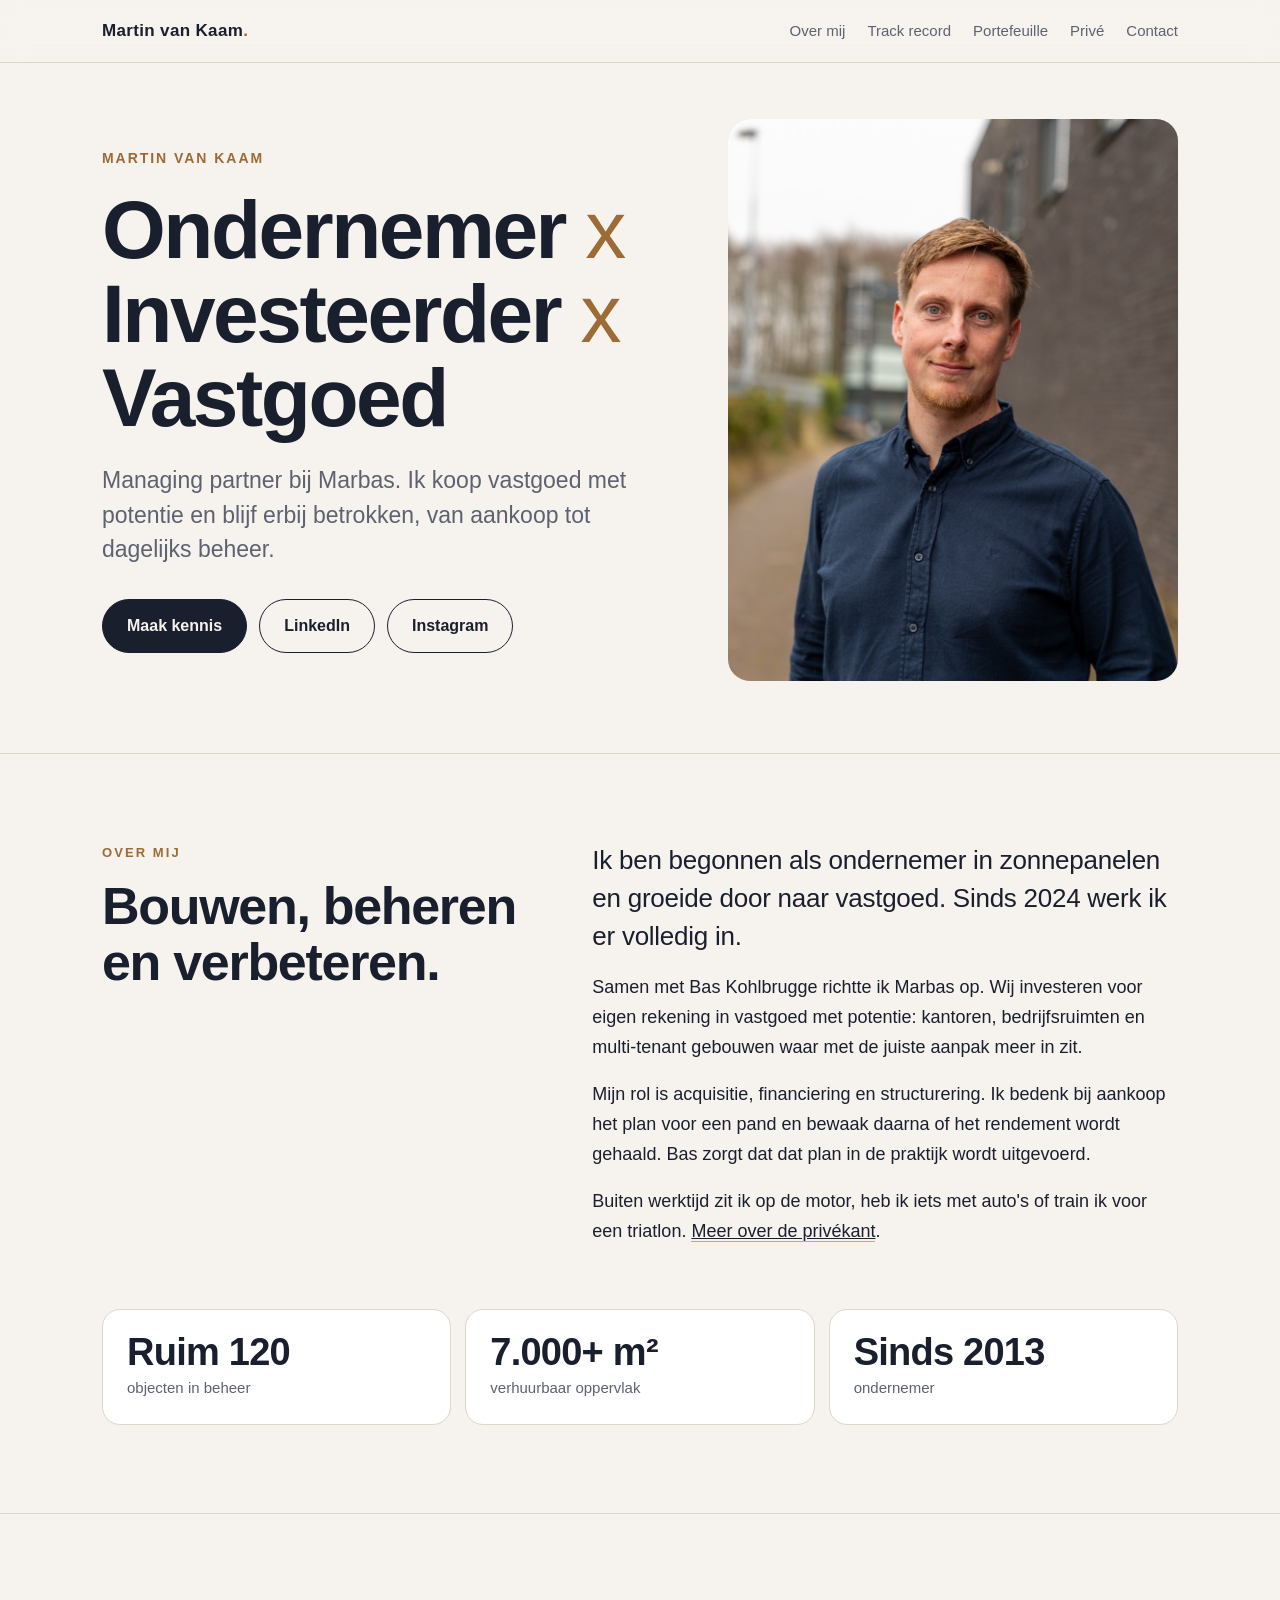
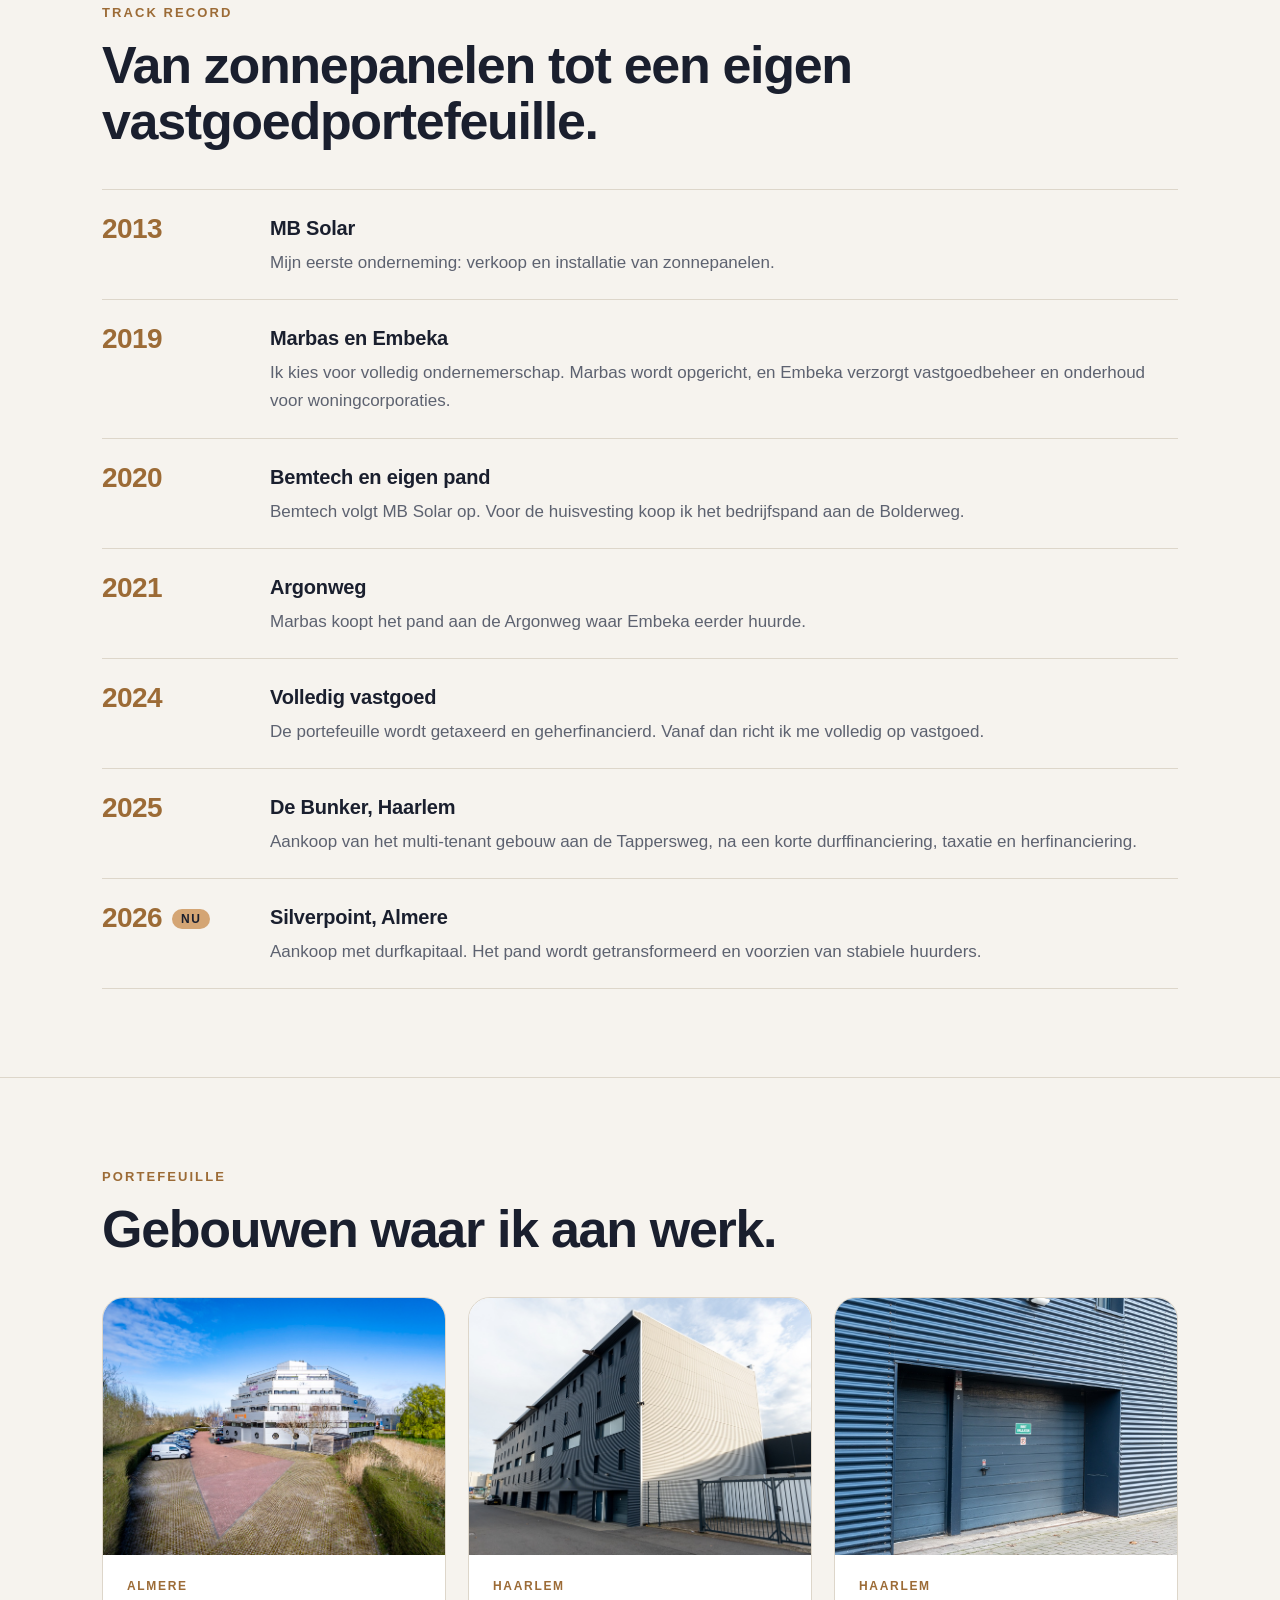
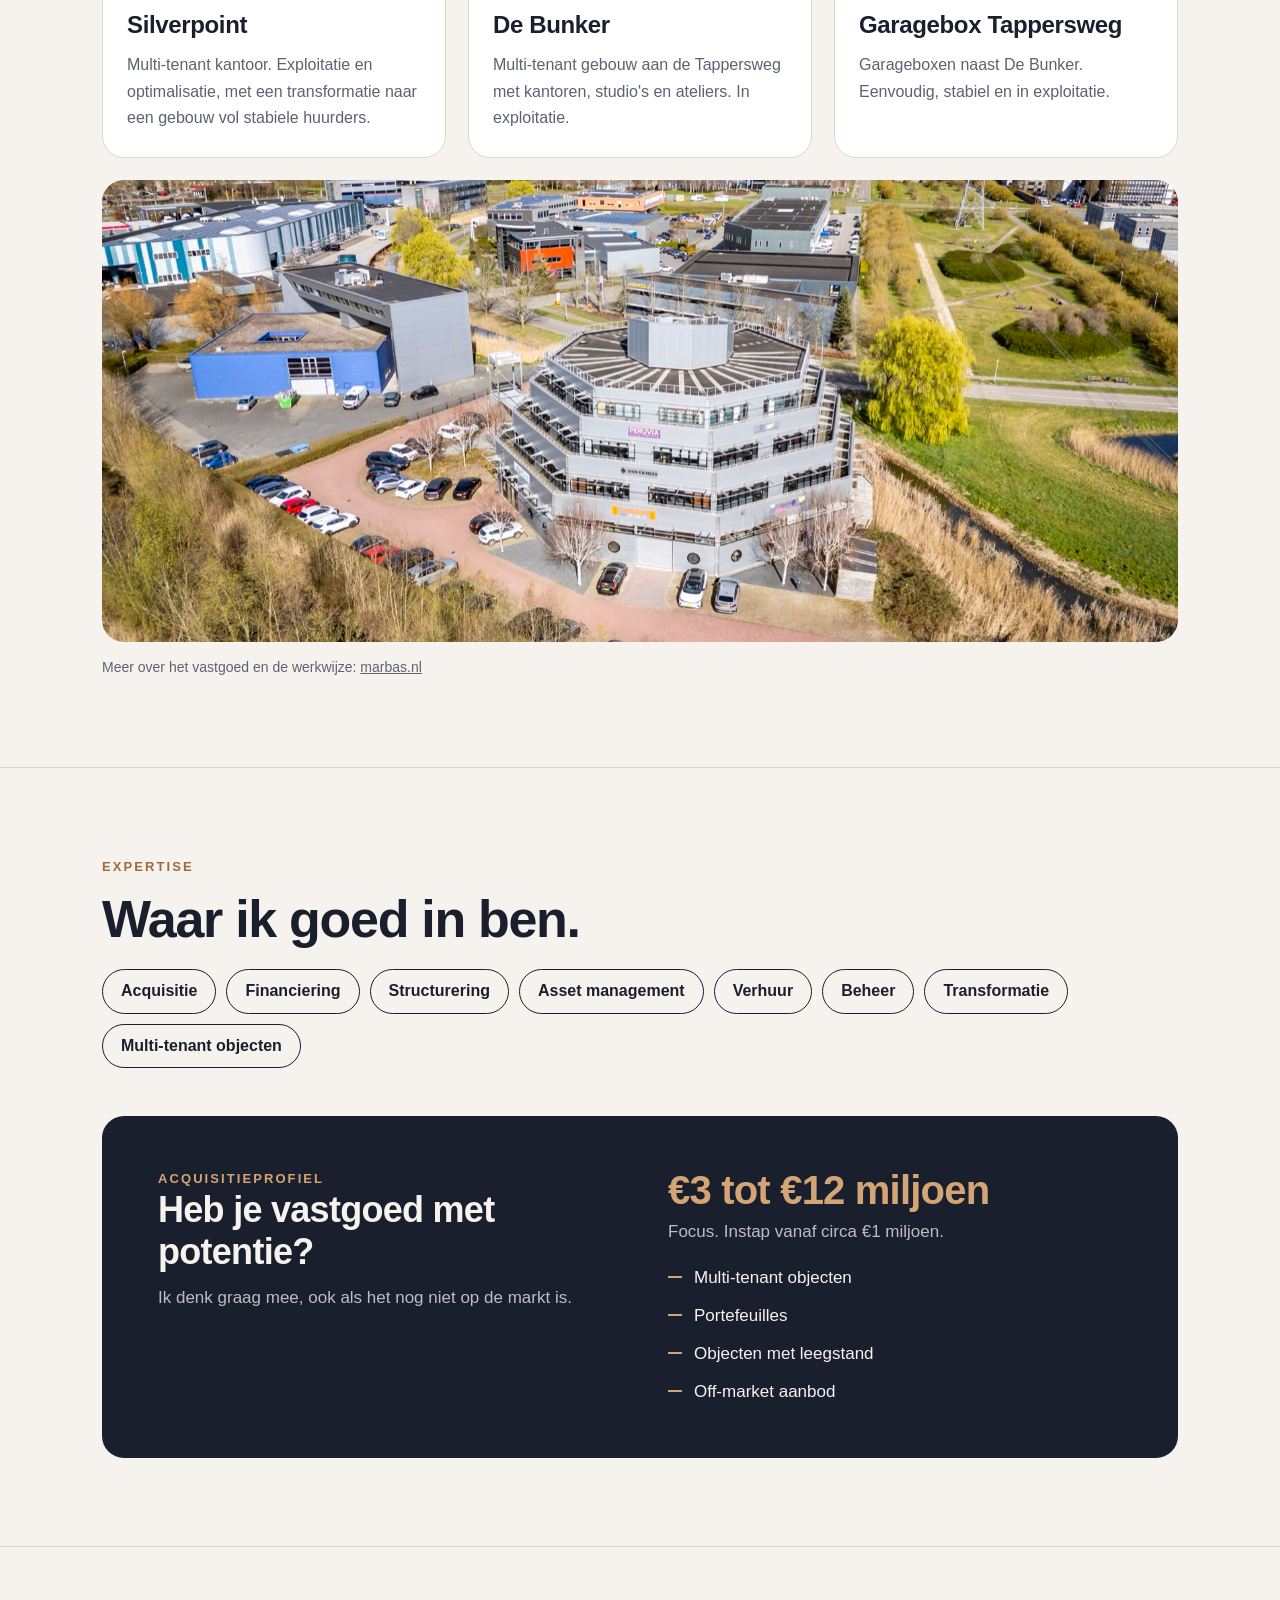
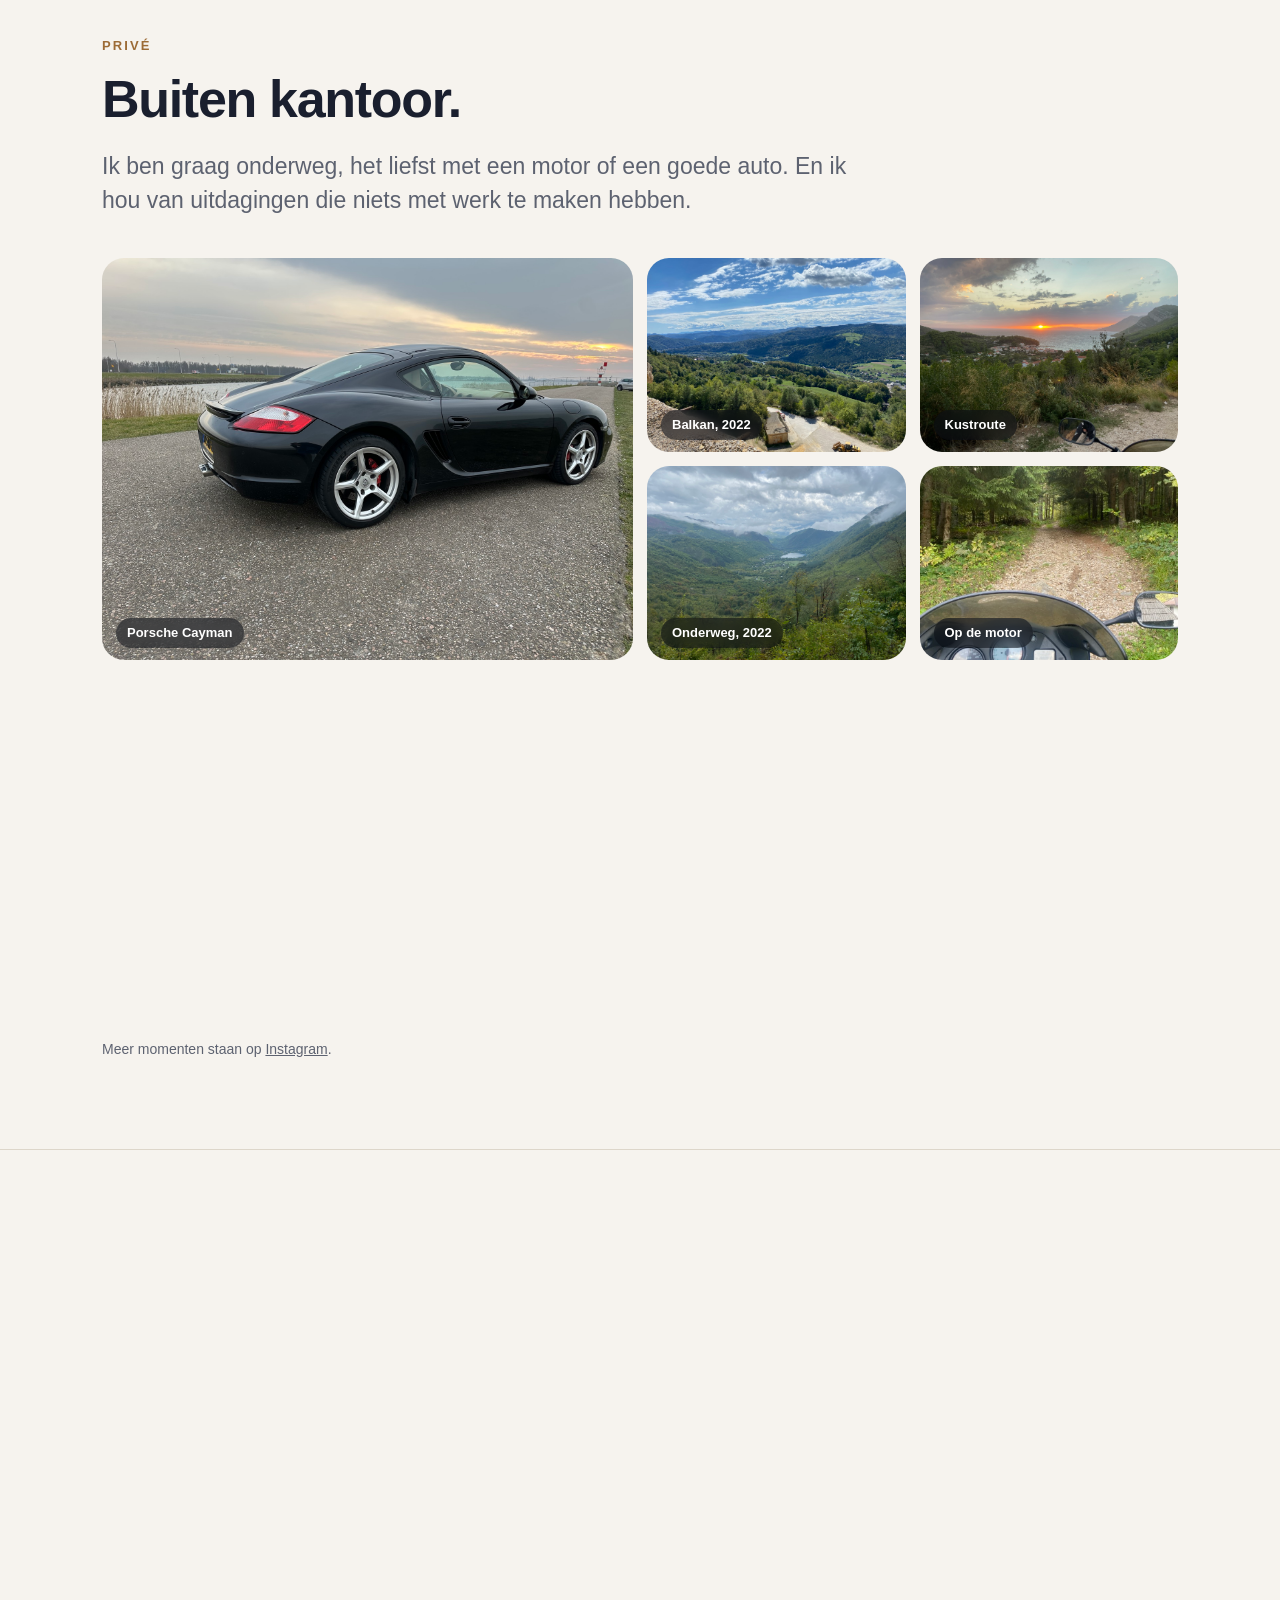
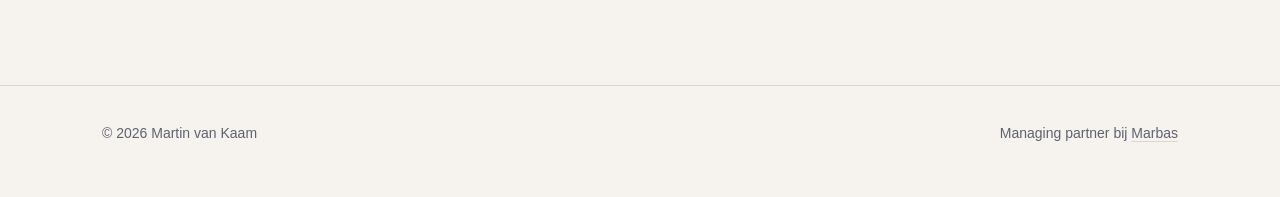
==== commit 66be2fd0: "Privé-sectie met foto's van motortrip en Porsche Cayman Co-Authored-By: Claude Sonnet 5.5 <noreply@a" ====
--- a/index.html
+++ b/index.html
@@ -79,7 +79,7 @@
   border-bottom: 1px solid var(--line);
 }
 .top .wrap { display: flex; align-items: center; justify-content: space-between; height: 62px; }
-.brand { font-weight: 700; letter-spacing: .02em; text-decoration: none; }
+.brand { font-weight: 700; letter-spacing: .02em; text-decoration: none; white-space: nowrap; }
 .brand span { color: var(--sand-deep); }
 .top nav { display: flex; gap: 22px; font-size: 15px; }
 .top nav a { text-decoration: none; color: var(--muted); }
@@ -164,6 +164,25 @@
 .seek li::before { content: ""; position: absolute; left: 0; top: .72em; width: 14px; height: 2px; background: var(--sand); }
 .seek .range { font-size: 40px; font-weight: 800; letter-spacing: -.02em; color: var(--sand); line-height: 1.1; margin-bottom: 6px; }
 
+/* prive */
+.mosaic { display: grid; gap: 14px; margin-top: 40px; grid-template-columns: 1fr 1fr; }
+.mosaic figure { margin: 0; position: relative; border-radius: var(--radius); overflow: hidden; background: var(--line); aspect-ratio: 4 / 3; }
+.mosaic .m-big { grid-column: 1 / -1; aspect-ratio: 16 / 10; }
+.mosaic img { width: 100%; height: 100%; object-fit: cover; transition: transform .6s ease; }
+.mosaic figure:hover img { transform: scale(1.04); }
+.mosaic figcaption { position: absolute; left: 14px; bottom: 12px; font-size: 13px; font-weight: 600; color: #fff; background: rgba(12, 15, 23, .55); padding: 4px 11px; border-radius: 999px; backdrop-filter: blur(6px); -webkit-backdrop-filter: blur(6px); }
+@media (min-width: 880px) {
+  .mosaic { grid-template-columns: repeat(4, 1fr); grid-template-rows: auto auto; }
+  .mosaic .m-big { grid-column: 1 / 3; grid-row: 1 / 3; aspect-ratio: auto; }
+  .mosaic figure:not(.m-big) { aspect-ratio: 4 / 3; }
+}
+.facts { display: grid; gap: 14px; margin-top: 22px; }
+@media (min-width: 720px) { .facts { grid-template-columns: repeat(2, 1fr); } }
+@media (min-width: 980px) { .facts { grid-template-columns: repeat(3, 1fr); } }
+.fact { background: var(--surface); border: 1px solid var(--line); border-radius: 18px; padding: 22px 24px; }
+.fact h3 { margin: 0 0 6px; font-size: 20px; letter-spacing: -.01em; }
+.fact p { margin: 0; color: var(--muted); font-size: 16px; }
+
 /* contact */
 .contact { text-align: left; }
 .mailaddr { display: inline-block; font-size: clamp(26px, 5.4vw, 60px); font-weight: 800; letter-spacing: -.03em; line-height: 1.1; text-decoration: none; margin: 4px 0 30px; word-break: break-word; border-bottom: 4px solid var(--sand); }
@@ -182,7 +201,7 @@
 @media (prefers-reduced-motion: reduce) {
   .reveal { opacity: 1; transform: none; transition: none; }
   html { scroll-behavior: auto; }
-  .card .ph img, .btn { transition: none; }
+  .card .ph img, .mosaic img, .btn { transition: none; }
 }
 </style>
 </head>
@@ -194,7 +213,8 @@
     <nav aria-label="Hoofdmenu">
       <a class="hide-sm" href="#over">Over mij</a>
       <a class="hide-sm" href="#trackrecord">Track record</a>
-      <a href="#portfolio">Portefeuille</a>
+      <a class="hide-sm" href="#portfolio">Portefeuille</a>
+      <a href="#prive">Privé</a>
       <a href="#contact">Contact</a>
     </nav>
   </div>
@@ -230,7 +250,7 @@
         <p class="big">Ik ben begonnen als ondernemer in zonnepanelen en groeide door naar vastgoed. Sinds 2024 werk ik er volledig in.</p>
         <p>Samen met Bas Kohlbrugge richtte ik Marbas op. Wij investeren voor eigen rekening in vastgoed met potentie: kantoren, bedrijfsruimten en multi-tenant gebouwen waar met de juiste aanpak meer in zit.</p>
         <p>Mijn rol is acquisitie, financiering en structurering. Ik bedenk bij aankoop het plan voor een pand en bewaak daarna of het rendement wordt gehaald. Bas zorgt dat dat plan in de praktijk wordt uitgevoerd.</p>
-        <p>Wat ik buiten werktijd doe, zie je op Instagram.</p>
+        <p>Buiten werktijd zit ik op de motor, heb ik iets met auto's of train ik voor een triatlon. <a href="#prive" style="border-bottom:1px solid var(--sand)">Meer over de privékant</a>.</p>
       </div>
     </div>
     <div class="wrap">
@@ -354,6 +374,48 @@
     </div>
   </section>
 
+  <section id="prive">
+    <div class="wrap">
+      <div class="reveal">
+        <p class="label">Privé</p>
+        <h2>Buiten kantoor.</h2>
+        <p class="lede" style="margin-bottom:0">Ik ben graag onderweg, het liefst met een motor of een goede auto. En ik hou van uitdagingen die niets met werk te maken hebben.</p>
+      </div>
+
+      <div class="mosaic reveal">
+        <figure class="m-big"><img src="assets/cayman.jpg" width="1600" height="1200" loading="lazy" alt="Zwarte Porsche Cayman bij zonsondergang op een dijk"><figcaption>Porsche Cayman</figcaption></figure>
+        <figure><img src="assets/trip-vallei.jpg" width="1400" height="1050" loading="lazy" alt="Uitzicht over een bergvallei op de Balkan"><figcaption>Balkan, 2022</figcaption></figure>
+        <figure><img src="assets/trip-zonsondergang.jpg" width="1400" height="1050" loading="lazy" alt="Zonsondergang aan de kust, gezien vanaf de motor"><figcaption>Kustroute</figcaption></figure>
+        <figure><img src="assets/trip-meer.jpg" width="1400" height="1050" loading="lazy" alt="Meer in een berglandschap"><figcaption>Onderweg, 2022</figcaption></figure>
+        <figure><img src="assets/trip-motor.jpg" width="1000" height="750" loading="lazy" alt="Dashboard van een motor op een bospad"><figcaption>Op de motor</figcaption></figure>
+      </div>
+
+      <div class="facts reveal">
+        <div class="fact">
+          <h3>Motorreizen</h3>
+          <p>In september 2022 reed ik met twee reisgenoten van Graz naar Kotor, dwars door de Balkan.</p>
+        </div>
+        <div class="fact">
+          <h3>Auto's en motoren</h3>
+          <p>Van een Citroën 2CV tot een Porsche Cayman en een Honda VFR. Ik hou van techniek die je kunt voelen.</p>
+        </div>
+        <div class="fact">
+          <h3>Indoor skydiven</h3>
+          <p>In april 2024 vloog ik bij City Skydive, vier keer op één avond.</p>
+        </div>
+        <div class="fact">
+          <h3>Triatlon</h3>
+          <p>Ik heb me ingeschreven voor de triatlon van Almere in 2027: zwemmen, fietsen en rennen.</p>
+        </div>
+        <div class="fact">
+          <h3>Running Blind</h3>
+          <p>Ik heb me aangemeld als buddyloper bij Running Blind, om samen met blinde en slechtziende hardlopers te rennen.</p>
+        </div>
+      </div>
+      <p class="hint">Meer momenten staan op <a href="https://www.instagram.com/martinvankaam" rel="me noopener">Instagram</a>.</p>
+    </div>
+  </section>
+
   <section id="contact" class="contact">
     <div class="wrap reveal">
       <p class="label">Contact</p>
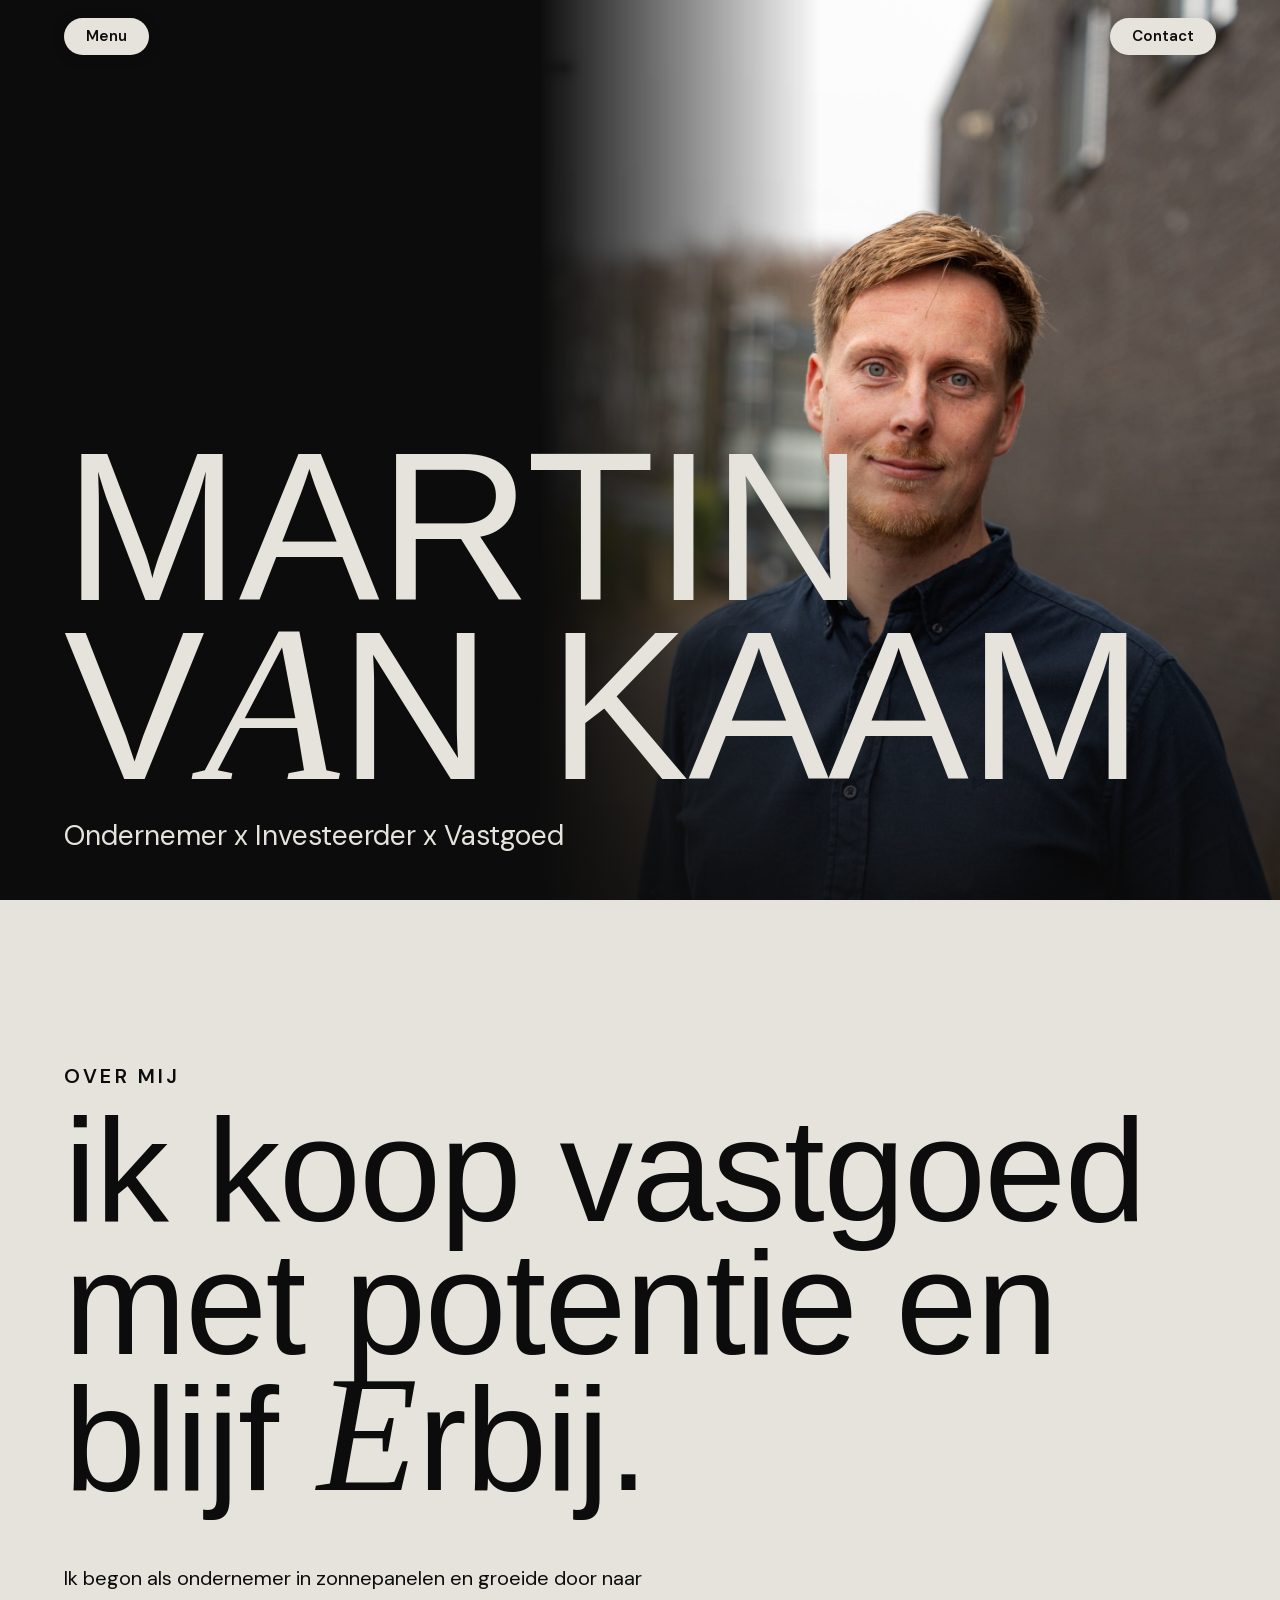
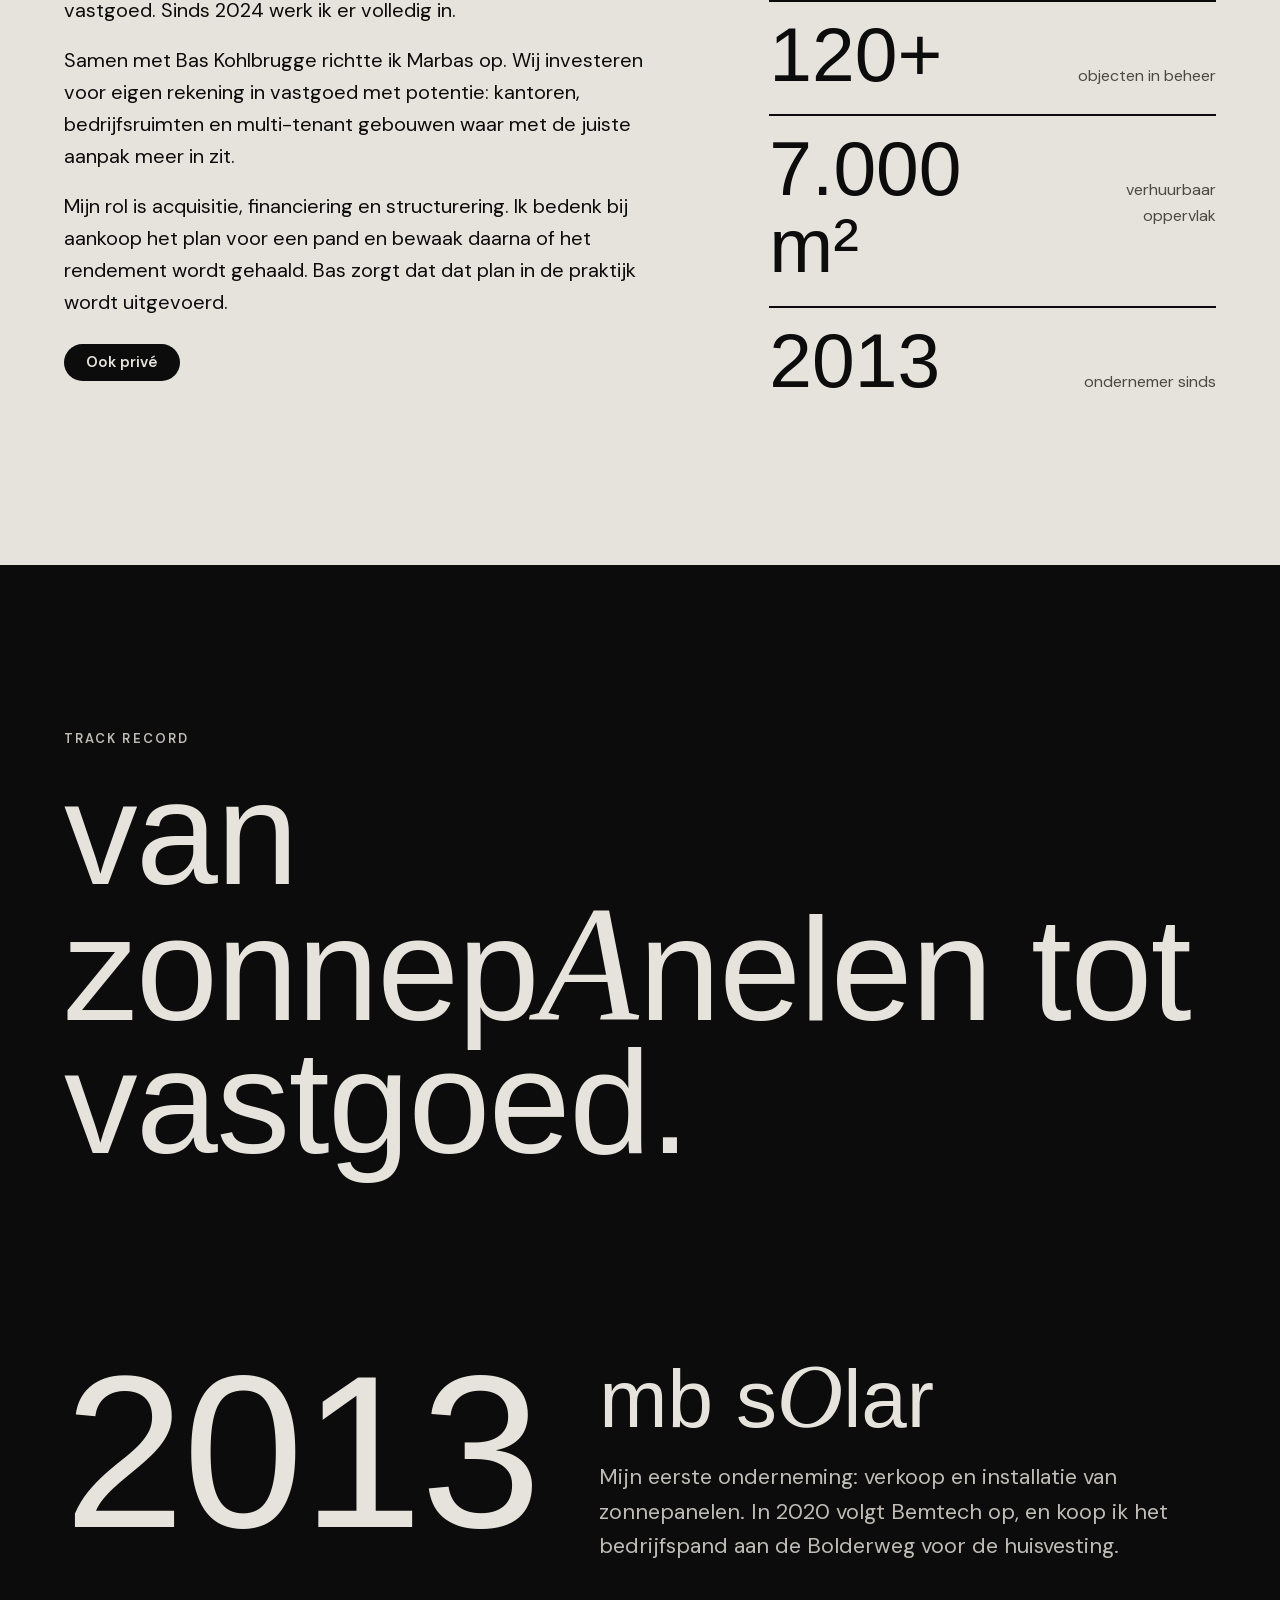
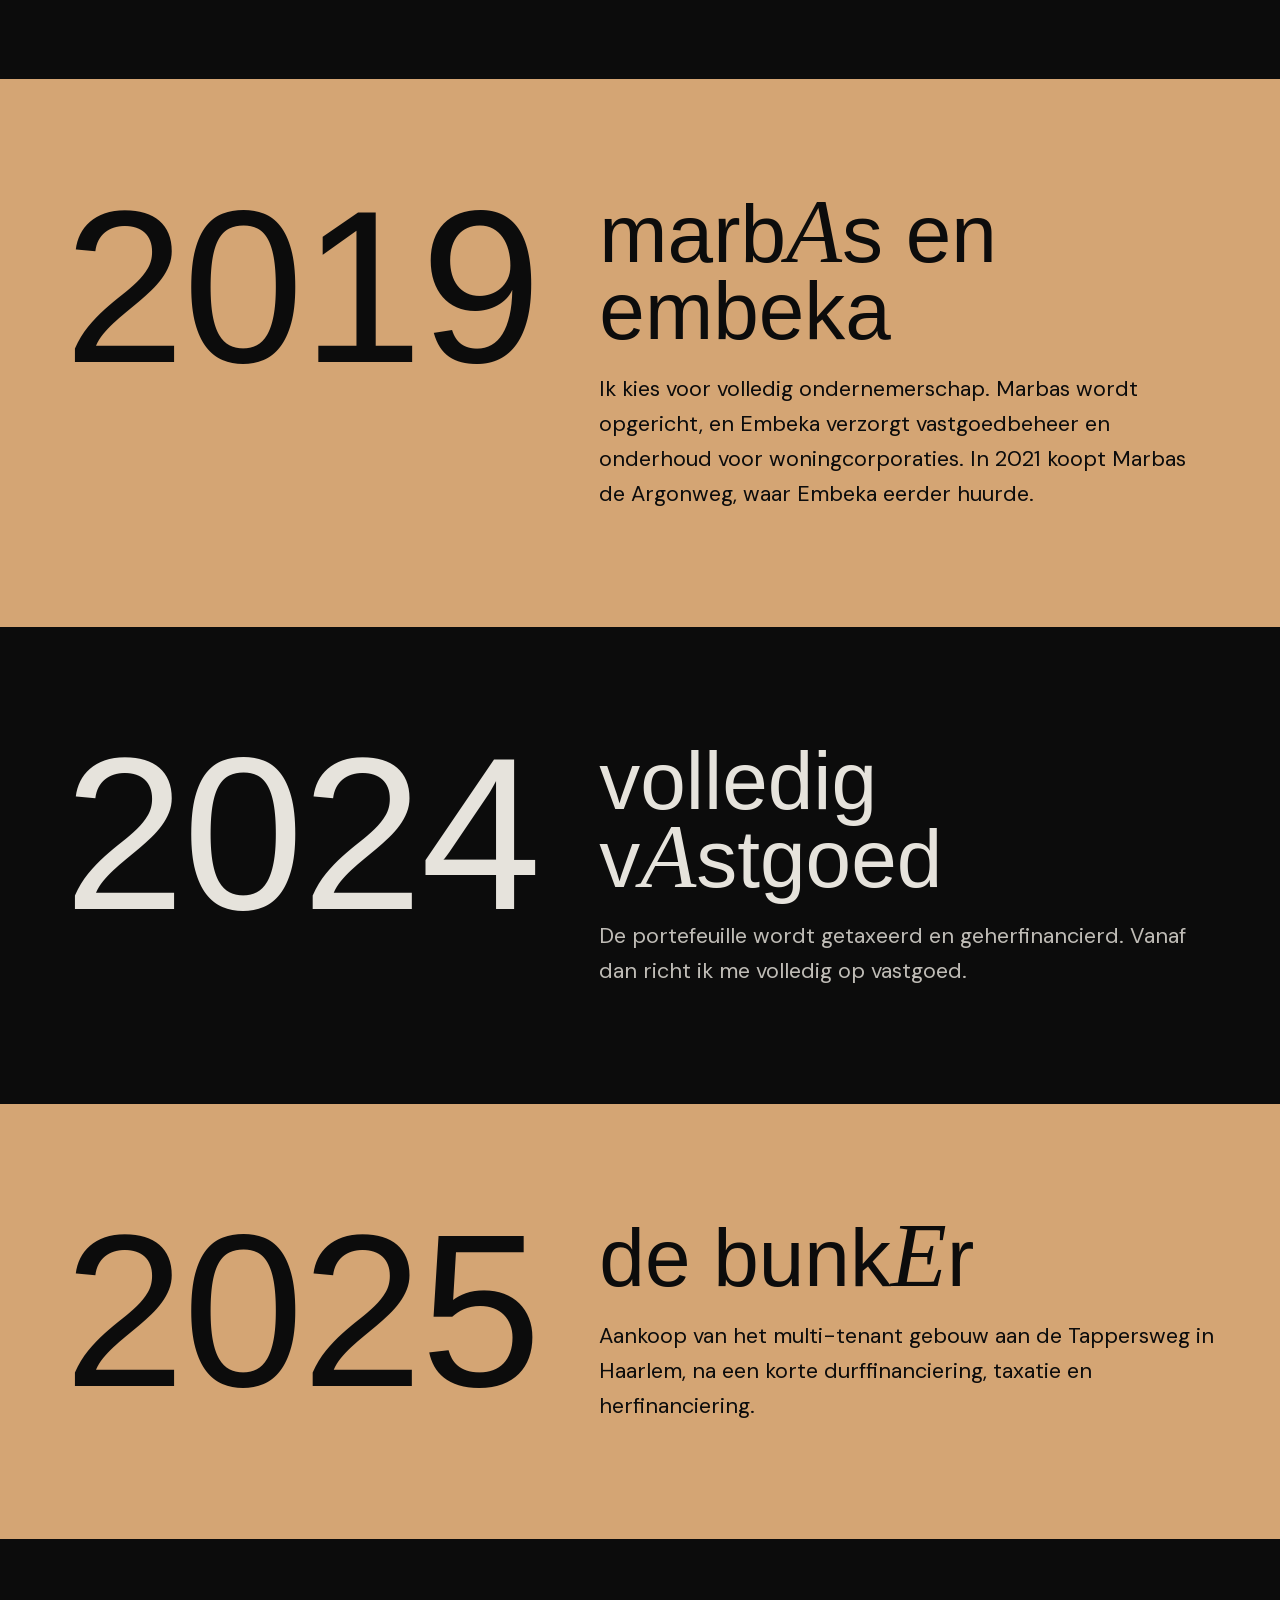
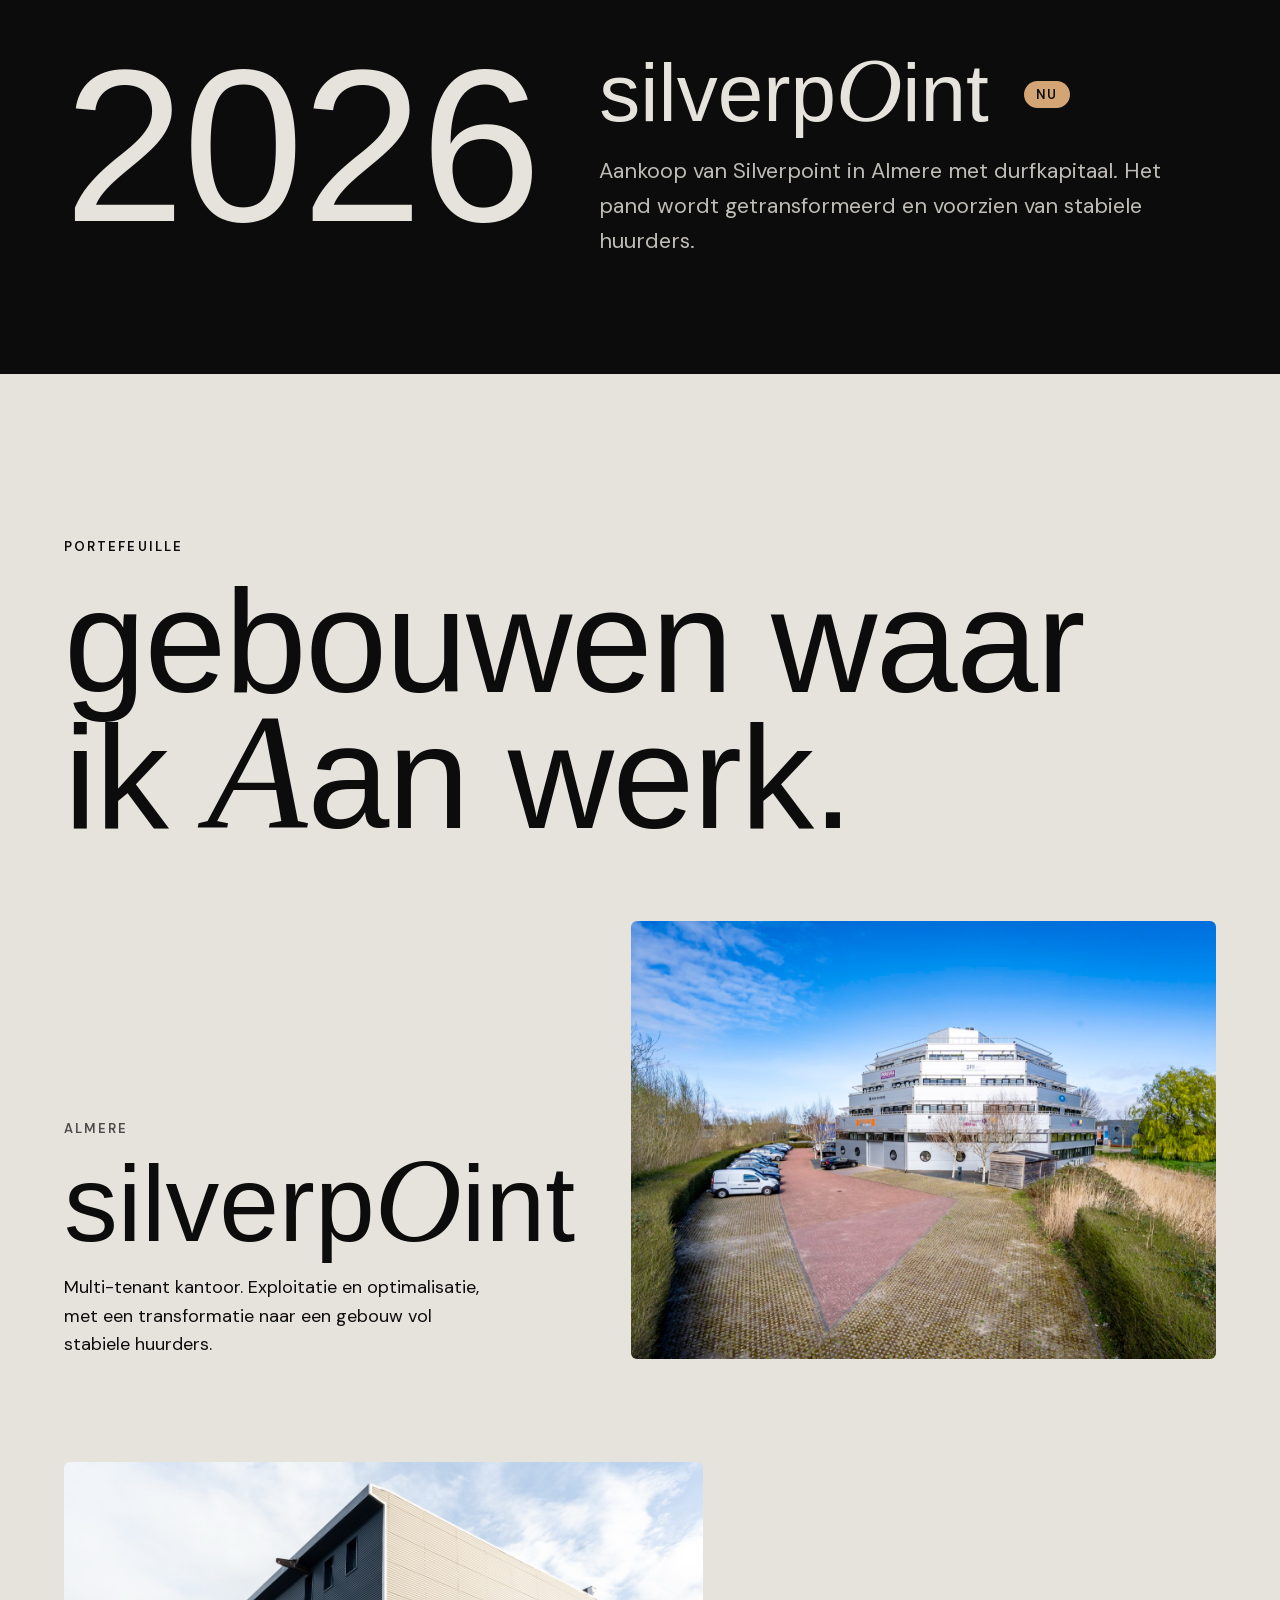
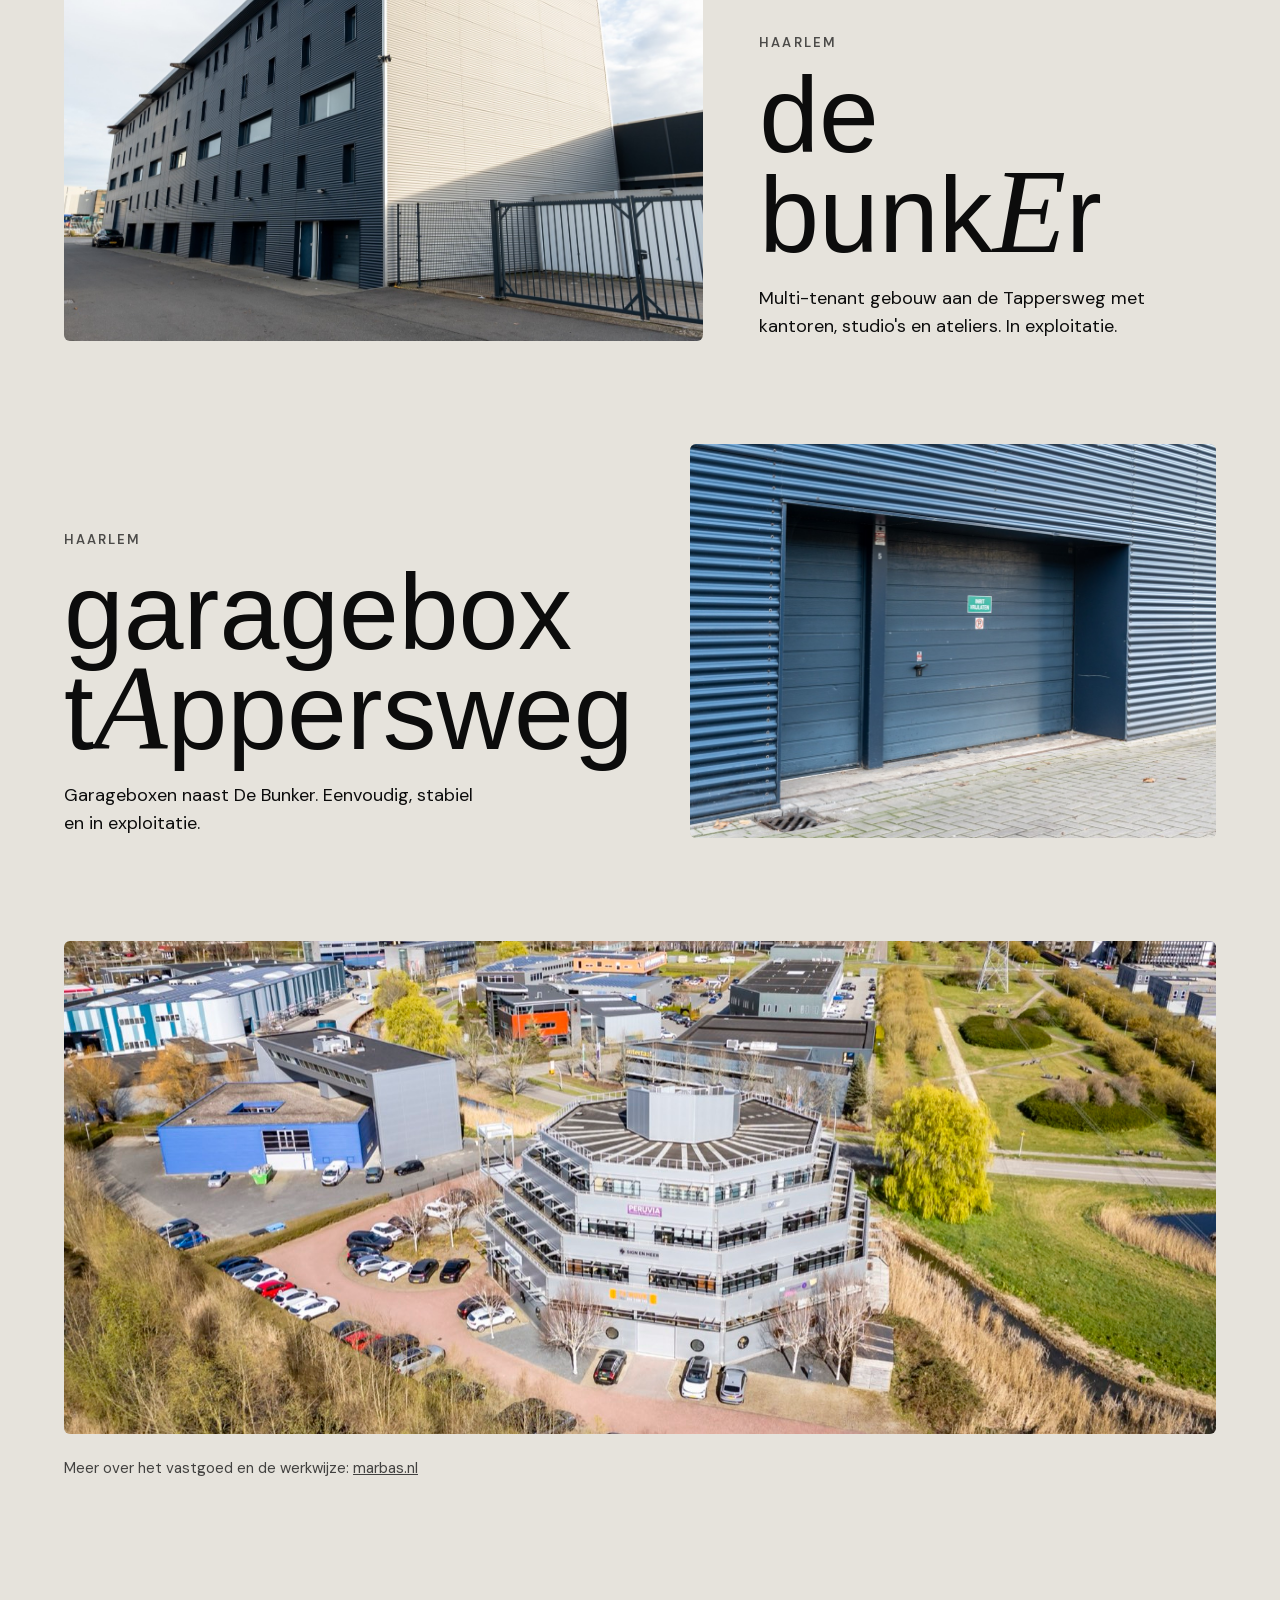
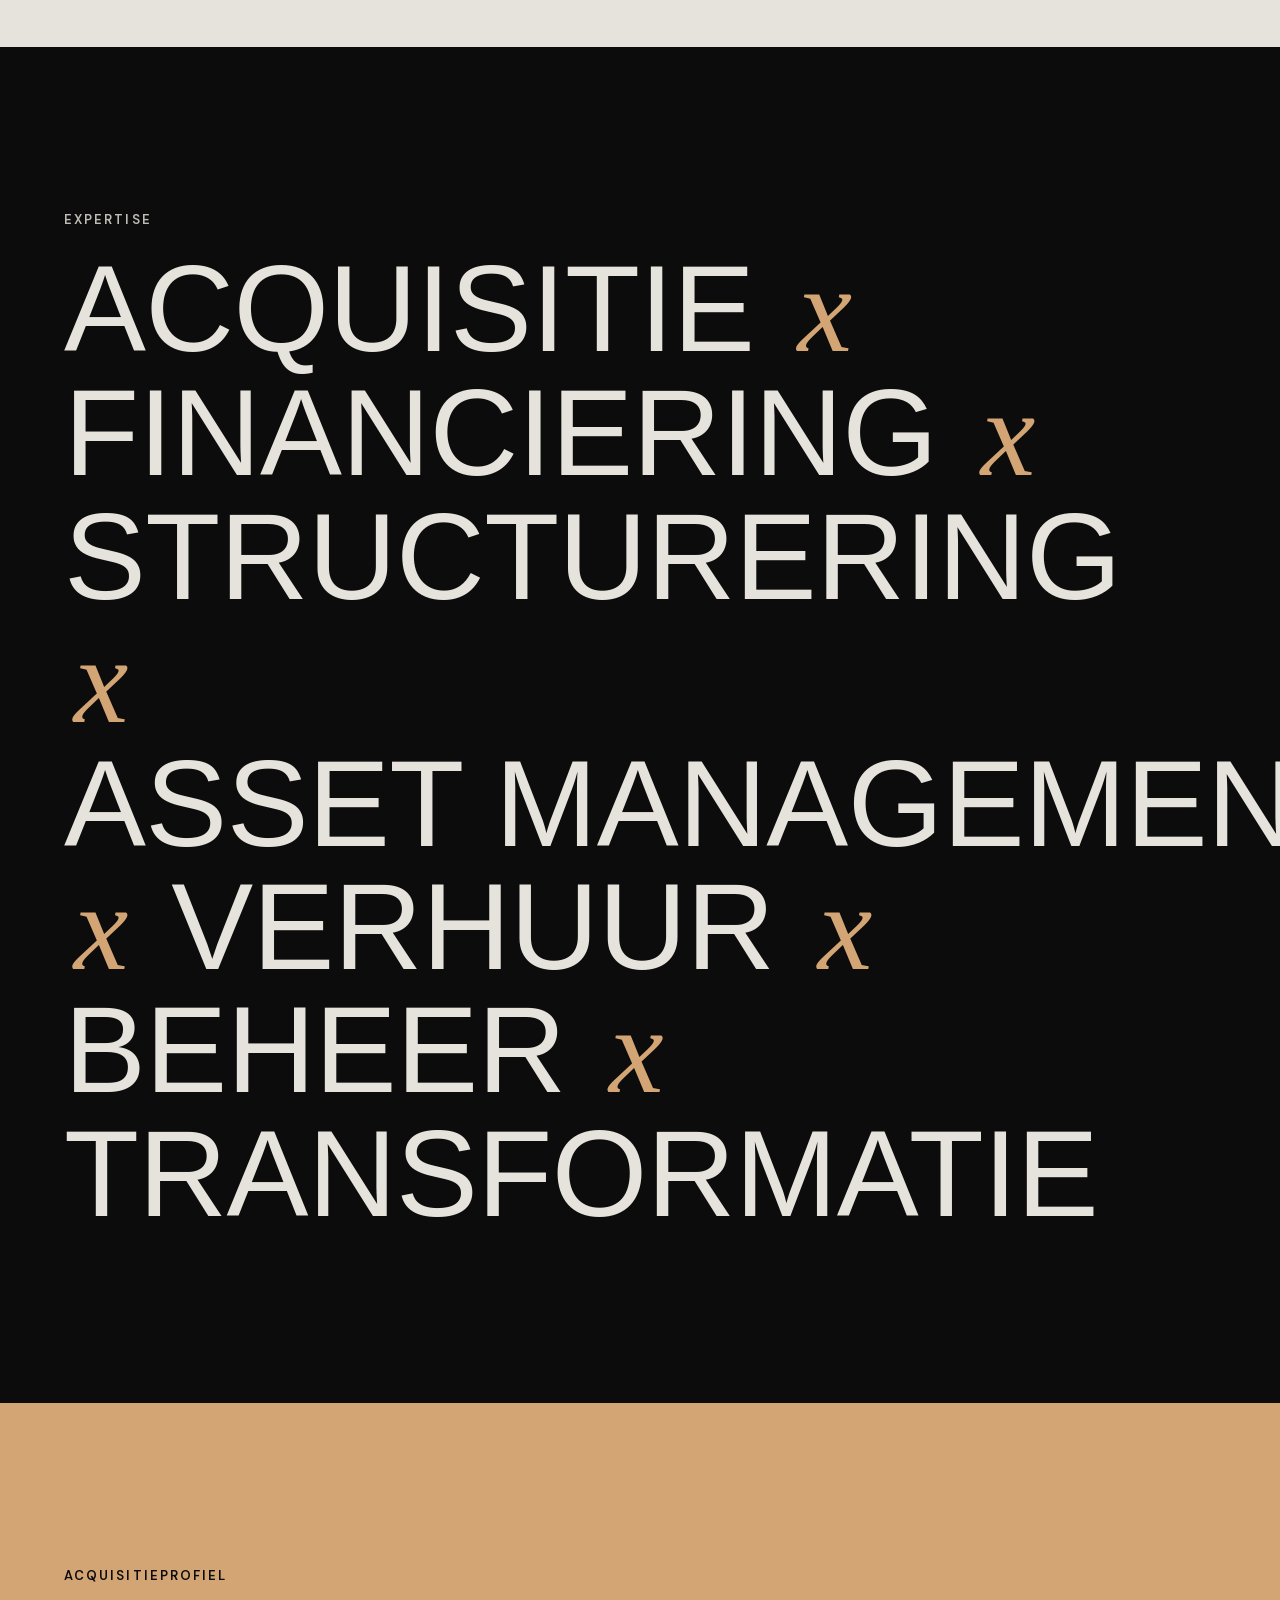
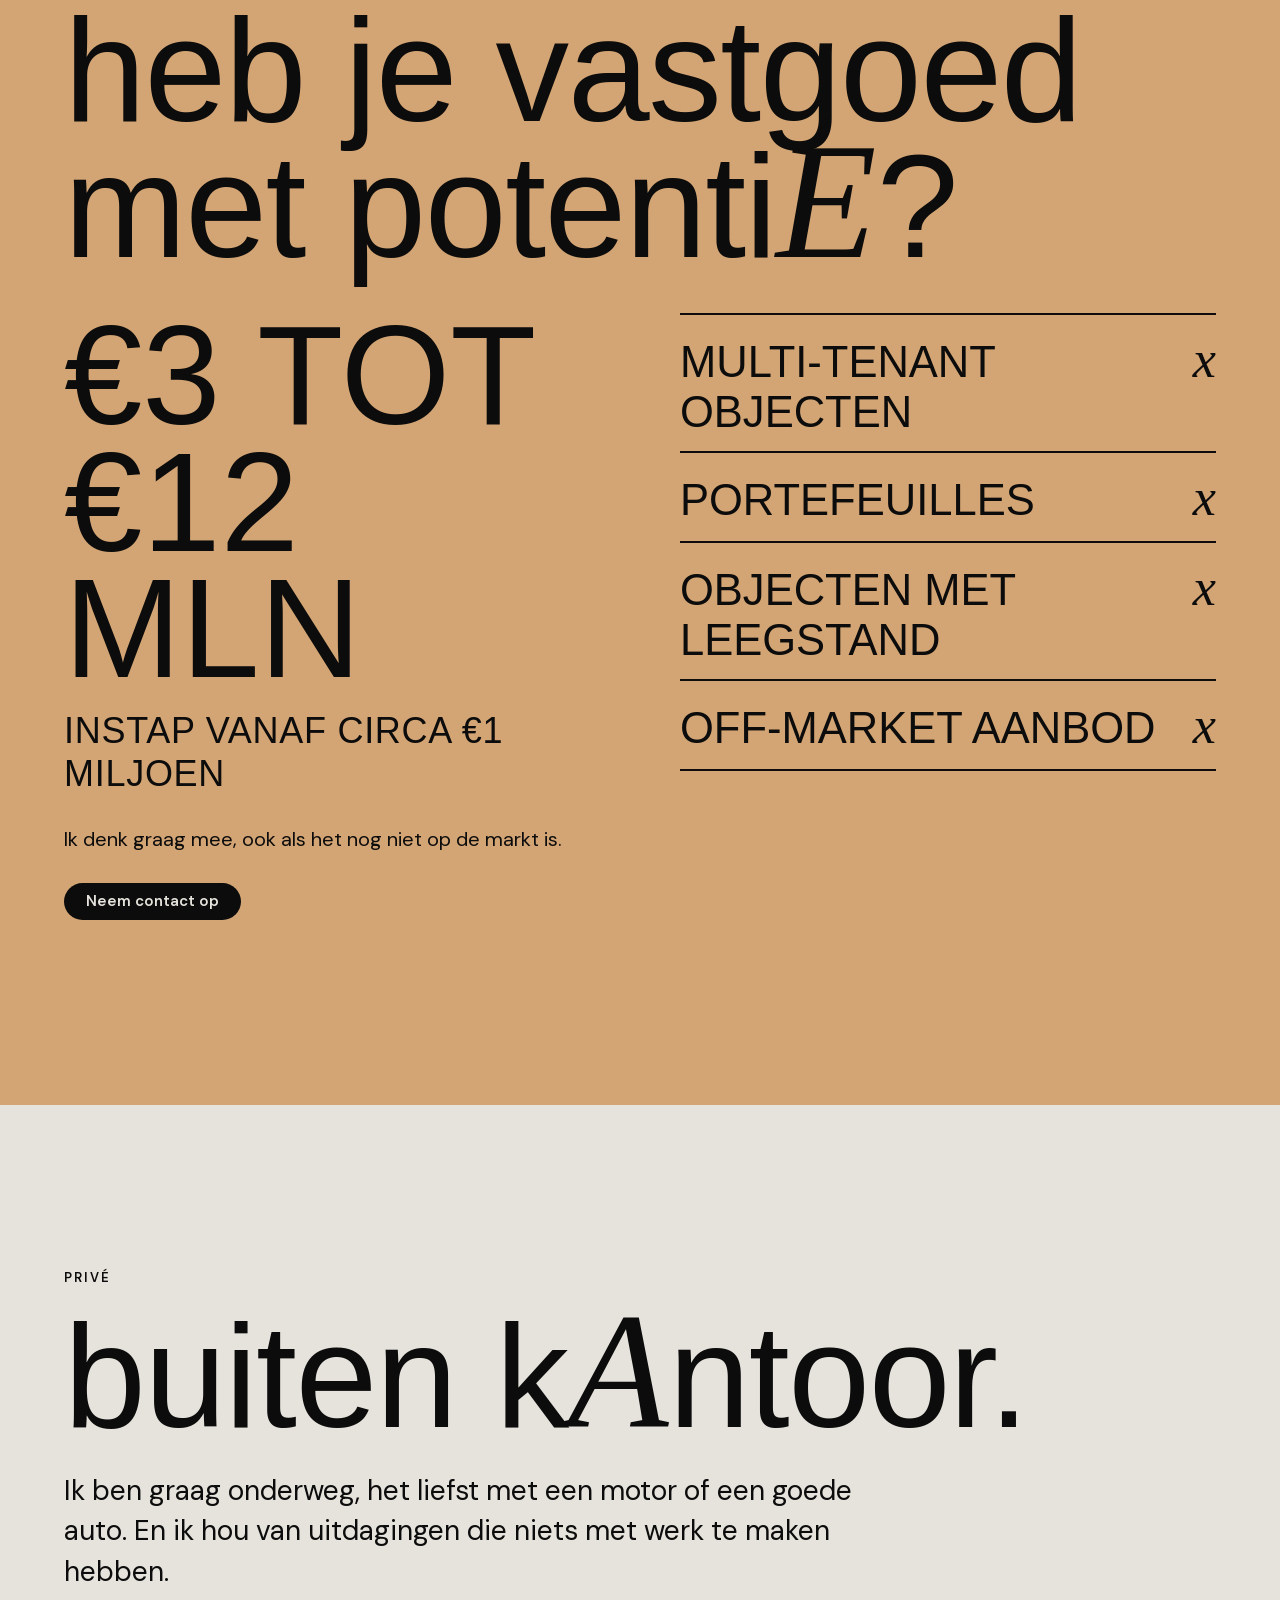
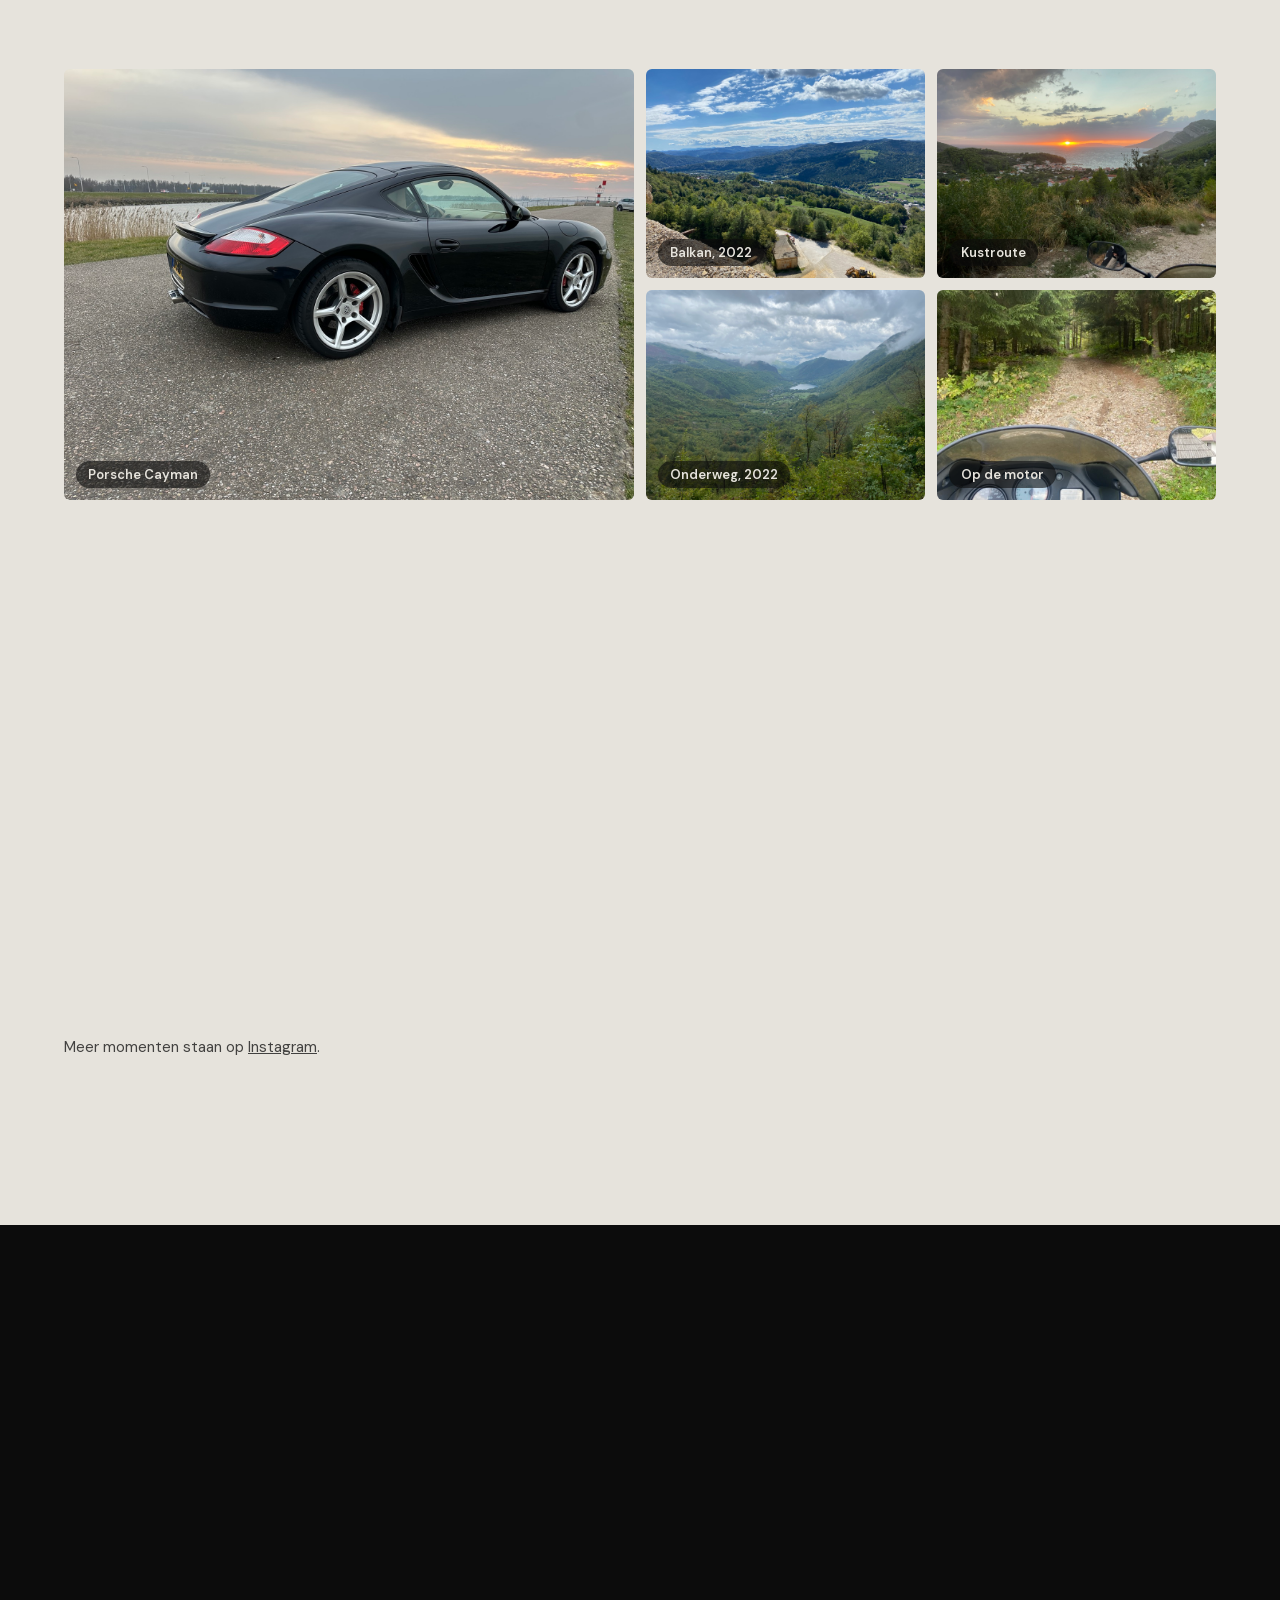
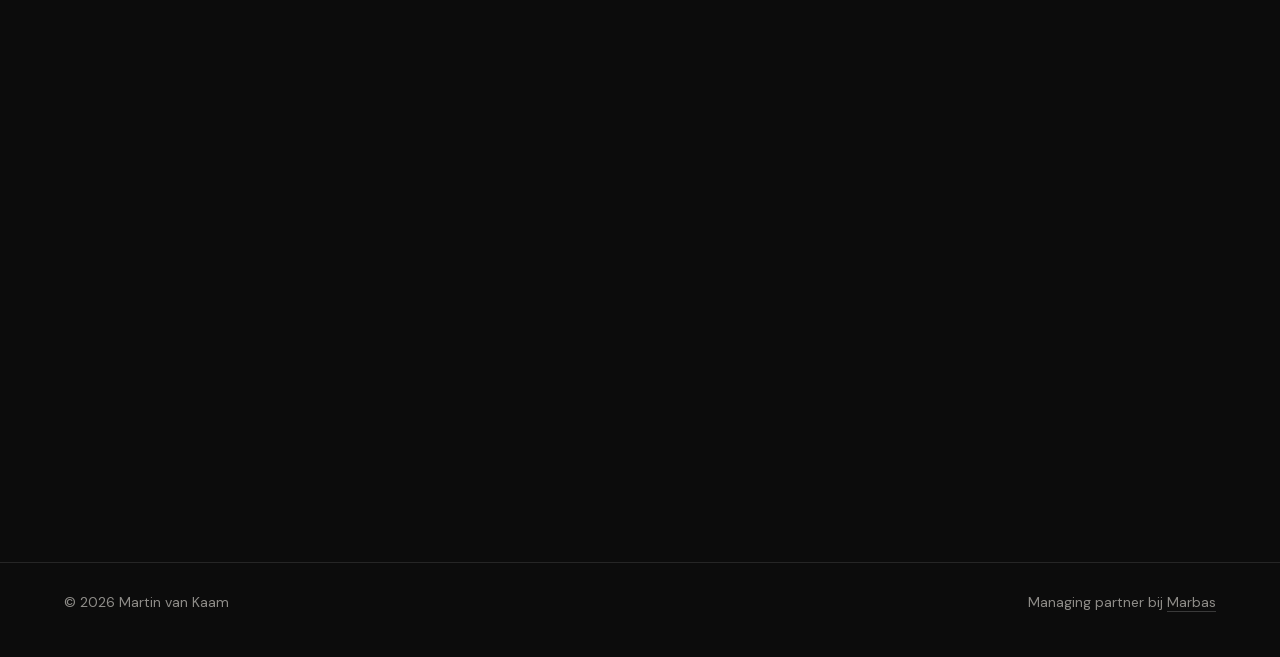
==== commit 01b3eee4: "Nieuw ontwerp: schermvullende hero, groot lettertype, gekleurde vlakken Co-Authored-By: Claude Sonne" ====
--- a/index.html
+++ b/index.html
@@ -7,7 +7,7 @@
 <meta name="description" content="Martin van Kaam is ondernemer en managing partner bij Marbas. Vastgoed met potentie: acquisitie, financiering, structurering en beheer. Maak kennis.">
 <link rel="canonical" href="https://martinvankaam.nl/">
 <link rel="icon" href="assets/mb.svg" type="image/svg+xml">
-<meta name="theme-color" content="#1a1f2e">
+<meta name="theme-color" content="#0c0c0c">
 <meta property="og:title" content="Martin van Kaam | Ondernemer en vastgoedinvesteerder">
 <meta property="og:description" content="Managing partner bij Marbas. Ik koop vastgoed met potentie en blijf erbij betrokken.">
 <meta property="og:type" content="website">
@@ -15,6 +15,8 @@
 <meta property="og:locale" content="nl_NL">
 <meta property="og:image" content="https://martinvankaam.nl/assets/martin.jpg">
 <meta name="twitter:card" content="summary_large_image">
+<link rel="preload" href="assets/fonts/anton.woff2" as="font" type="font/woff2" crossorigin>
+<link rel="preload" href="assets/fonts/dmsans.woff2" as="font" type="font/woff2" crossorigin>
 <script type="application/ld+json">
 {
   "@context": "https://schema.org",
@@ -32,357 +34,323 @@
 }
 </script>
 <style>
+@font-face { font-family: "Anton"; src: url(assets/fonts/anton.woff2) format("woff2"); font-weight: 400; font-style: normal; font-display: swap; }
+@font-face { font-family: "DM Sans"; src: url(assets/fonts/dmsans.woff2) format("woff2"); font-weight: 400 700; font-style: normal; font-display: swap; }
+@font-face { font-family: "Instrument Serif"; src: url(assets/fonts/instrument-italic.woff2) format("woff2"); font-weight: 400; font-style: italic; font-display: swap; }
+@font-face { font-family: "Instrument Serif"; src: url(assets/fonts/instrument.woff2) format("woff2"); font-weight: 400; font-style: normal; font-display: swap; }
+
 :root {
-  --bg: #f6f3ee;
-  --surface: #ffffff;
-  --ink: #1a1f2e;
-  --muted: #5d6270;
-  --line: #ddd6ca;
+  --cream: #e6e3dc;
+  --black: #0c0c0c;
   --sand: #d4a574;
-  --sand-deep: #9c6b36;
-  --navy: #1a1f2e;
-  --on-navy: #f6f3ee;
-  --radius: 22px;
-}
-@media (prefers-color-scheme: dark) {
-  :root {
-    --bg: #12151f;
-    --surface: #1a1f2e;
-    --ink: #f1ede6;
-    --muted: #a3a8b4;
-    --line: #2b3144;
-    --sand: #d4a574;
-    --sand-deep: #d4a574;
-    --navy: #0c0f17;
-    --on-navy: #f1ede6;
-  }
+  --ink-soft: #4b4943;
+  --display: "Anton", "Impact", "Arial Narrow", sans-serif;
+  --serif: "Instrument Serif", Georgia, serif;
+  --sans: "DM Sans", -apple-system, BlinkMacSystemFont, "Segoe UI", Roboto, Helvetica, Arial, sans-serif;
+  --pad: clamp(22px, 5vw, 72px);
 }
 * { box-sizing: border-box; }
-html { scroll-behavior: smooth; scroll-padding-top: 76px; }
-body {
-  margin: 0;
-  background: var(--bg);
-  color: var(--ink);
-  font: 17px/1.65 -apple-system, BlinkMacSystemFont, "SF Pro Text", "Segoe UI", Roboto, Helvetica, Arial, sans-serif;
-  -webkit-font-smoothing: antialiased;
-}
+html { scroll-behavior: smooth; }
+body { margin: 0; background: var(--cream); color: var(--black); font: 400 18px/1.6 var(--sans); -webkit-font-smoothing: antialiased; overflow-x: hidden; }
 img { display: block; max-width: 100%; height: auto; }
 a { color: inherit; }
-.wrap { max-width: 1120px; margin: 0 auto; padding: 0 22px; }
-
-/* header */
-.top {
-  position: sticky; top: 0; z-index: 10;
-  background: color-mix(in srgb, var(--bg) 88%, transparent);
-  backdrop-filter: saturate(1.4) blur(12px);
-  -webkit-backdrop-filter: saturate(1.4) blur(12px);
-  border-bottom: 1px solid var(--line);
-}
-.top .wrap { display: flex; align-items: center; justify-content: space-between; height: 62px; }
-.brand { font-weight: 700; letter-spacing: .02em; text-decoration: none; white-space: nowrap; }
-.brand span { color: var(--sand-deep); }
-.top nav { display: flex; gap: 22px; font-size: 15px; }
-.top nav a { text-decoration: none; color: var(--muted); }
-.top nav a:hover { color: var(--ink); }
-@media (max-width: 640px) {
-  .top nav { gap: 14px; font-size: 14px; }
-  .top nav a.hide-sm { display: none; }
-}
+h1, h2, h3 { margin: 0; font-family: var(--display); font-weight: 400; }
+.sw { font-family: var(--serif); font-style: italic; font-weight: 400; text-transform: none; font-size: 1.12em; letter-spacing: 0; line-height: .8; }
+
+.wrap { padding: 0 var(--pad); max-width: 1500px; margin: 0 auto; }
+.dark { background: var(--black); color: var(--cream); }
+.sandbg { background: var(--sand); color: var(--black); }
+.dark .sandbg p, .sandbg p { color: var(--black); }
+.label { font: 600 13px/1 var(--sans); letter-spacing: .16em; text-transform: uppercase; margin: 0 0 22px; opacity: .7; }
+.big { font-size: clamp(54px, 11.5vw, 190px); line-height: .9; letter-spacing: -.01em; text-transform: lowercase; }
+.lead { font-size: clamp(20px, 2.3vw, 28px); line-height: 1.45; max-width: 30em; margin: 28px 0 0; }
+.dark .lead, .dark p { color: color-mix(in srgb, var(--cream) 82%, transparent); }
+
+/* floating pills */
+.pill {
+  display: inline-flex; align-items: center; justify-content: center; gap: 8px;
+  padding: 11px 22px; border-radius: 999px; border: 0; cursor: pointer;
+  font: 600 15px/1 var(--sans); text-decoration: none;
+  background: var(--black); color: var(--cream);
+  transition: transform .15s ease, background .2s ease, color .2s ease;
+}
+.pill:hover { transform: translateY(-1px); }
+.pill.light { background: var(--cream); color: var(--black); }
+.pill.line { background: transparent; color: inherit; box-shadow: inset 0 0 0 1.5px currentColor; }
+.pill.sandpill { background: var(--sand); color: var(--black); }
+.fixed { position: fixed; top: 18px; z-index: 40; mix-blend-mode: normal; }
+.fixed.l { left: var(--pad); }
+.fixed.r { right: var(--pad); }
+.fixed .pill { background: var(--cream); color: var(--black); box-shadow: 0 2px 14px rgba(0,0,0,.18); }
+
+/* menu overlay */
+.menu { position: fixed; inset: 0; z-index: 30; background: var(--black); color: var(--cream); display: none; flex-direction: column; justify-content: center; padding: 90px var(--pad) 40px; }
+.menu.open { display: flex; }
+.menu a.big-link { font: 400 clamp(48px, 11vw, 120px)/1 var(--display); text-decoration: none; text-transform: lowercase; padding: 4px 0; display: block; transition: color .2s ease, transform .2s ease; }
+.menu a.big-link:hover { color: var(--sand); transform: translateX(10px); }
+.menu .small { margin-top: 28px; color: color-mix(in srgb, var(--cream) 65%, transparent); font-size: 16px; }
 
 /* hero */
-.hero { padding: 56px 0 72px; }
-.hero .wrap { display: grid; gap: 40px; align-items: center; }
-@media (min-width: 880px) { .hero .wrap { grid-template-columns: 1.25fr 1fr; gap: 64px; } }
-.kicker { font-size: 14px; letter-spacing: .14em; text-transform: uppercase; color: var(--sand-deep); font-weight: 600; margin: 0 0 18px; }
-h1 { font-size: clamp(40px, 7.4vw, 82px); line-height: 1.02; letter-spacing: -.03em; margin: 0 0 24px; font-weight: 800; }
-h1 .x { color: var(--sand-deep); font-weight: 400; }
-.lede { font-size: clamp(19px, 2.4vw, 23px); line-height: 1.5; color: var(--muted); max-width: 34em; margin: 0 0 32px; }
-.portrait { border-radius: var(--radius); overflow: hidden; background: var(--line); aspect-ratio: 4 / 5; max-width: 460px; justify-self: end; width: 100%; }
-.portrait img { width: 100%; height: 100%; object-fit: cover; object-position: 50% 22%; }
-@media (max-width: 879px) { .portrait { justify-self: start; max-width: 100%; aspect-ratio: 4 / 4.4; } }
-
-.cta { display: flex; flex-wrap: wrap; gap: 12px; }
-.btn {
-  display: inline-flex; align-items: center; justify-content: center;
-  padding: 13px 24px; border-radius: 999px; font: inherit; font-size: 16px; font-weight: 600;
-  text-decoration: none; border: 1.5px solid var(--ink); color: var(--ink); background: transparent; cursor: pointer;
-  transition: transform .15s ease, background .15s ease, color .15s ease;
-}
-.btn:hover { transform: translateY(-1px); }
-.btn.primary { background: var(--ink); color: var(--bg); }
-.btn.small { padding: 10px 18px; font-size: 15px; }
+.hero { position: relative; min-height: 100vh; min-height: 100svh; background: var(--black); color: var(--cream); overflow: hidden; display: flex; align-items: flex-end; }
+.hero img.bg { position: absolute; inset: 0; width: 100%; height: 100%; object-fit: cover; object-position: 50% 12%; }
+.hero::after { content: ""; position: absolute; inset: 0; background: linear-gradient(to top, rgba(12,12,12,.82) 0%, rgba(12,12,12,.35) 38%, rgba(12,12,12,0) 62%); pointer-events: none; }
+.hero .wrap { position: relative; z-index: 2; width: 100%; padding-bottom: clamp(28px, 5vh, 56px); }
+.hero h1 { font-size: clamp(76px, 22vw, 330px); line-height: .84; text-transform: uppercase; letter-spacing: -.005em; }
+.hero h1 .sw { font-size: 1.05em; }
+.hero .tag { font-size: clamp(18px, 2.2vw, 28px); line-height: 1.35; margin: clamp(14px, 2.4vh, 26px) 0 0; max-width: 24em; color: var(--cream); }
+@media (min-width: 900px) {
+  .hero img.bg { inset: 0 0 0 auto; width: 58vw; height: 100%; object-position: 50% 0%; -webkit-mask-image: linear-gradient(to right, transparent 0%, #000 38%); mask-image: linear-gradient(to right, transparent 0%, #000 38%); }
+  .hero::after { background: linear-gradient(to top, rgba(12,12,12,.8) 0%, rgba(12,12,12,.25) 40%, rgba(12,12,12,0) 60%); }
+  .hero h1 { font-size: clamp(76px, 16.5vw, 250px); }
+}
 
 /* sections */
-section { padding: 88px 0; border-top: 1px solid var(--line); }
-.label { font-size: 13px; letter-spacing: .16em; text-transform: uppercase; color: var(--sand-deep); font-weight: 700; margin: 0 0 14px; }
-h2 { font-size: clamp(30px, 5vw, 52px); line-height: 1.08; letter-spacing: -.025em; margin: 0 0 22px; font-weight: 800; max-width: 18em; }
-.two { display: grid; gap: 36px; }
-@media (min-width: 880px) { .two { grid-template-columns: 5fr 7fr; gap: 72px; } }
-.prose p { margin: 0 0 18px; font-size: 18px; }
-.prose p.big { font-size: clamp(21px, 2.6vw, 26px); line-height: 1.45; letter-spacing: -.01em; }
-
-/* stats */
-.stats { display: grid; gap: 14px; margin-top: 44px; }
-@media (min-width: 640px) { .stats { grid-template-columns: repeat(3, 1fr); } }
-.stat { background: var(--surface); border: 1px solid var(--line); border-radius: 18px; padding: 22px 24px; }
-.stat b { display: block; font-size: 38px; line-height: 1.1; letter-spacing: -.02em; }
-.stat span { color: var(--muted); font-size: 15px; }
-
-/* timeline */
-.timeline { list-style: none; margin: 40px 0 0; padding: 0; border-top: 1px solid var(--line); }
-.timeline li { display: grid; gap: 4px 28px; padding: 22px 0; border-bottom: 1px solid var(--line); }
-@media (min-width: 720px) { .timeline li { grid-template-columns: 140px 1fr; } }
-.timeline .yr { font-size: 28px; font-weight: 800; letter-spacing: -.02em; color: var(--sand-deep); line-height: 1.2; }
-.timeline h3 { margin: 0 0 4px; font-size: 20px; letter-spacing: -.01em; }
-.timeline p { margin: 0; color: var(--muted); }
-.timeline li.now .yr::after { content: "nu"; margin-left: 10px; font-size: 12px; letter-spacing: .12em; text-transform: uppercase; background: var(--sand); color: #1a1f2e; padding: 3px 9px; border-radius: 999px; vertical-align: middle; }
+section { padding: clamp(80px, 13vw, 190px) 0; }
+.intro .cols { display: grid; gap: 48px; margin-top: 56px; }
+@media (min-width: 900px) { .intro .cols { grid-template-columns: 7fr 5fr; gap: 80px; align-items: end; } }
+.intro p { margin: 0 0 18px; font-size: 20px; max-width: 32em; }
+.stats { display: grid; gap: 22px; margin-top: 8px; }
+.stat { border-top: 2px solid var(--black); padding-top: 14px; display: flex; align-items: baseline; justify-content: space-between; gap: 16px; }
+.stat b { font: 400 clamp(44px, 6vw, 84px)/1 var(--display); }
+.stat span { font-size: 16px; text-align: right; color: var(--ink-soft); }
+
+/* track record panels */
+.track { padding: 0; }
+.panel { padding: clamp(64px, 9vw, 130px) 0; }
+.panel .wrap { display: grid; gap: 22px 60px; align-items: start; }
+@media (min-width: 900px) { .panel .wrap { grid-template-columns: 5fr 7fr; } }
+.panel .yr { font-family: var(--display); font-size: clamp(90px, 17vw, 260px); line-height: .85; letter-spacing: -.01em; }
+.panel h3 { font-size: clamp(38px, 6.4vw, 96px); line-height: .95; text-transform: lowercase; }
+.panel p { margin: 22px 0 0; font-size: clamp(18px, 1.7vw, 22px); max-width: 30em; }
+.panel .now { display: inline-block; margin-left: 12px; vertical-align: middle; font: 600 13px/1 var(--sans); letter-spacing: .12em; text-transform: uppercase; background: var(--sand); color: var(--black); padding: 7px 12px; border-radius: 999px; position: relative; top: -.4em; }
+.sandbg .now { background: var(--black); color: var(--sand); }
 
 /* portfolio */
-.cards { display: grid; gap: 22px; margin-top: 40px; }
-@media (min-width: 880px) { .cards { grid-template-columns: repeat(3, 1fr); } }
-.card { background: var(--surface); border: 1px solid var(--line); border-radius: var(--radius); overflow: hidden; display: flex; flex-direction: column; }
-.card .ph { aspect-ratio: 4 / 3; overflow: hidden; background: var(--line); }
-.card .ph img { width: 100%; height: 100%; object-fit: cover; transition: transform .6s ease; }
-.card:hover .ph img { transform: scale(1.04); }
-.card .body { padding: 22px 24px 26px; }
-.card .tag { font-size: 12px; letter-spacing: .14em; text-transform: uppercase; color: var(--sand-deep); font-weight: 700; margin: 0 0 8px; }
-.card h3 { margin: 0 0 8px; font-size: 24px; letter-spacing: -.015em; }
-.card p { margin: 0; color: var(--muted); font-size: 16px; }
-.banner { margin-top: 22px; border-radius: var(--radius); overflow: hidden; aspect-ratio: 21 / 9; background: var(--line); }
+.proj { display: grid; gap: 22px; margin-top: clamp(40px, 6vw, 80px); }
+.proj + .proj { margin-top: clamp(56px, 8vw, 110px); }
+@media (min-width: 900px) { .proj { grid-template-columns: 5fr 7fr; gap: 56px; align-items: end; } .proj.flip { grid-template-columns: 7fr 5fr; } .proj.flip .ph { order: -1; } }
+.proj h3 { font-size: clamp(54px, 8.4vw, 130px); line-height: .9; text-transform: lowercase; }
+.proj .city { font: 600 13px/1 var(--sans); letter-spacing: .16em; text-transform: uppercase; margin: 0 0 18px; opacity: .7; }
+.proj p.d { margin: 20px 0 0; max-width: 24em; }
+.ph { overflow: hidden; background: #cfcbc2; aspect-ratio: 4 / 3; border-radius: 6px; }
+.ph img { width: 100%; height: 100%; object-fit: cover; transition: transform .8s ease; }
+.proj:hover .ph img { transform: scale(1.035); }
+.banner { margin-top: clamp(56px, 8vw, 110px); aspect-ratio: 21 / 9; overflow: hidden; border-radius: 6px; background: #cfcbc2; }
 .banner img { width: 100%; height: 100%; object-fit: cover; }
 @media (max-width: 640px) { .banner { aspect-ratio: 4 / 3; } }
-
-/* expertise + zoek */
-.tags { display: flex; flex-wrap: wrap; gap: 10px; margin: 8px 0 0; padding: 0; list-style: none; }
-.tags li { border: 1.5px solid var(--ink); border-radius: 999px; padding: 8px 18px; font-weight: 600; font-size: 16px; }
-.seek { background: var(--navy); color: var(--on-navy); border-radius: var(--radius); padding: 40px 32px; margin-top: 48px; display: grid; gap: 28px; }
-@media (min-width: 880px) { .seek { grid-template-columns: 1fr 1fr; padding: 52px 56px; gap: 56px; } }
-.seek h3 { margin: 0 0 12px; font-size: clamp(26px, 3.4vw, 36px); line-height: 1.15; letter-spacing: -.02em; }
-.seek p { margin: 0; color: color-mix(in srgb, var(--on-navy) 75%, transparent); }
-.seek ul { margin: 0; padding: 0; list-style: none; display: grid; gap: 10px; }
-.seek li { padding-left: 26px; position: relative; }
-.seek li::before { content: ""; position: absolute; left: 0; top: .72em; width: 14px; height: 2px; background: var(--sand); }
-.seek .range { font-size: 40px; font-weight: 800; letter-spacing: -.02em; color: var(--sand); line-height: 1.1; margin-bottom: 6px; }
+.note { margin: 22px 0 0; font-size: 15px; opacity: .75; }
+
+/* expertise */
+.xlist { font-family: var(--display); font-size: clamp(44px, 9.6vw, 150px); line-height: 1; text-transform: uppercase; letter-spacing: -.005em; margin: 0; }
+.dark p.xlist { color: var(--cream); }
+.xlist span { white-space: nowrap; }
+.xlist .x { color: var(--sand); font-family: var(--serif); font-style: italic; text-transform: none; padding: 0 .08em; }
+
+/* acquisitie */
+.seek .grid { display: grid; gap: 40px; margin-top: 40px; }
+@media (min-width: 900px) { .seek .grid { grid-template-columns: 1fr 1fr; gap: 80px; align-items: start; } }
+.range { font: 400 clamp(64px, 11vw, 170px)/.9 var(--display); text-transform: uppercase; }
+.range small { display: block; font: 400 clamp(22px, 3vw, 36px)/1.2 var(--display); text-transform: uppercase; margin-top: 16px; letter-spacing: .02em; }
+.seek ul { list-style: none; margin: 0; padding: 0; }
+.seek li { font: 400 clamp(26px, 3.4vw, 44px)/1.15 var(--display); text-transform: uppercase; padding: 14px 0; border-top: 2px solid var(--black); display: flex; justify-content: space-between; align-items: baseline; gap: 20px; }
+.seek li:last-child { border-bottom: 2px solid var(--black); }
+.seek li::after { content: "x"; font-family: var(--serif); font-style: italic; text-transform: none; font-size: 1.2em; }
+.seek p.s { margin: 28px 0 0; font-size: 20px; max-width: 26em; }
 
 /* prive */
-.mosaic { display: grid; gap: 14px; margin-top: 40px; grid-template-columns: 1fr 1fr; }
-.mosaic figure { margin: 0; position: relative; border-radius: var(--radius); overflow: hidden; background: var(--line); aspect-ratio: 4 / 3; }
+.mosaic { display: grid; gap: 12px; margin-top: clamp(40px, 6vw, 80px); grid-template-columns: 1fr 1fr; }
+.mosaic figure { margin: 0; position: relative; overflow: hidden; background: #cfcbc2; aspect-ratio: 4 / 3; border-radius: 6px; }
 .mosaic .m-big { grid-column: 1 / -1; aspect-ratio: 16 / 10; }
-.mosaic img { width: 100%; height: 100%; object-fit: cover; transition: transform .6s ease; }
+.mosaic img { width: 100%; height: 100%; object-fit: cover; transition: transform .8s ease; }
 .mosaic figure:hover img { transform: scale(1.04); }
-.mosaic figcaption { position: absolute; left: 14px; bottom: 12px; font-size: 13px; font-weight: 600; color: #fff; background: rgba(12, 15, 23, .55); padding: 4px 11px; border-radius: 999px; backdrop-filter: blur(6px); -webkit-backdrop-filter: blur(6px); }
-@media (min-width: 880px) {
-  .mosaic { grid-template-columns: repeat(4, 1fr); grid-template-rows: auto auto; }
+.mosaic figcaption { position: absolute; left: 12px; bottom: 12px; font: 600 13px/1 var(--sans); color: var(--cream); background: rgba(12,12,12,.6); padding: 7px 12px; border-radius: 999px; }
+@media (min-width: 900px) {
+  .mosaic { grid-template-columns: repeat(4, 1fr); }
   .mosaic .m-big { grid-column: 1 / 3; grid-row: 1 / 3; aspect-ratio: auto; }
-  .mosaic figure:not(.m-big) { aspect-ratio: 4 / 3; }
-}
-.facts { display: grid; gap: 14px; margin-top: 22px; }
-@media (min-width: 720px) { .facts { grid-template-columns: repeat(2, 1fr); } }
-@media (min-width: 980px) { .facts { grid-template-columns: repeat(3, 1fr); } }
-.fact { background: var(--surface); border: 1px solid var(--line); border-radius: 18px; padding: 22px 24px; }
-.fact h3 { margin: 0 0 6px; font-size: 20px; letter-spacing: -.01em; }
-.fact p { margin: 0; color: var(--muted); font-size: 16px; }
+}
+.facts { display: grid; gap: 0; margin-top: clamp(40px, 6vw, 80px); border-top: 2px solid var(--black); }
+@media (min-width: 900px) { .facts { grid-template-columns: repeat(2, 1fr); column-gap: 60px; } }
+.fact { padding: 26px 0; border-bottom: 2px solid var(--black); display: grid; gap: 8px 24px; }
+@media (min-width: 640px) { .fact { grid-template-columns: 220px 1fr; } }
+.fact h3 { font-size: clamp(30px, 3.2vw, 44px); line-height: 1; text-transform: lowercase; }
+.fact p { margin: 0; font-size: 17px; color: var(--ink-soft); }
 
 /* contact */
-.contact { text-align: left; }
-.mailaddr { display: inline-block; font-size: clamp(26px, 5.4vw, 60px); font-weight: 800; letter-spacing: -.03em; line-height: 1.1; text-decoration: none; margin: 4px 0 30px; word-break: break-word; border-bottom: 4px solid var(--sand); }
-.mailaddr:hover { color: var(--sand-deep); }
-.contact .cta { margin-bottom: 14px; }
-.contact .social { margin-top: 26px; }
-.hint { color: var(--muted); font-size: 14px; margin: 14px 0 0; }
-
-footer { padding: 36px 0 52px; border-top: 1px solid var(--line); color: var(--muted); font-size: 14px; }
-footer .wrap { display: flex; flex-wrap: wrap; gap: 8px 24px; justify-content: space-between; }
-footer a { text-decoration: none; border-bottom: 1px solid var(--line); }
+.contact h2 { font-size: clamp(54px, 12vw, 200px); line-height: .88; text-transform: lowercase; }
+.mail { display: inline-block; margin: clamp(30px, 5vw, 60px) 0 clamp(26px, 4vw, 44px); font: 400 clamp(32px, 7.6vw, 120px)/1 var(--display); text-decoration: none; word-break: break-word; border-bottom: .06em solid var(--sand); transition: color .2s ease; }
+.mail:hover { color: var(--sand); }
+.row { display: flex; flex-wrap: wrap; gap: 10px; }
+.row + .row { margin-top: 12px; }
+.hint { font-size: 14px; opacity: .6; margin: 22px 0 0; }
+
+footer { background: var(--black); color: color-mix(in srgb, var(--cream) 60%, transparent); padding: 28px 0 44px; font-size: 14px; border-top: 1px solid #262626; }
+footer .wrap { display: flex; flex-wrap: wrap; justify-content: space-between; gap: 8px 24px; }
+footer a { text-decoration: none; border-bottom: 1px solid #3a3a3a; }
 
 /* reveal */
-.reveal { opacity: 0; transform: translateY(18px); transition: opacity .7s ease, transform .7s ease; }
-.reveal.in { opacity: 1; transform: none; }
+.rv { opacity: 0; transform: translateY(26px); transition: opacity .8s ease, transform .8s ease; }
+.rv.in { opacity: 1; transform: none; }
 @media (prefers-reduced-motion: reduce) {
-  .reveal { opacity: 1; transform: none; transition: none; }
+  .rv { opacity: 1; transform: none; transition: none; }
   html { scroll-behavior: auto; }
-  .card .ph img, .mosaic img, .btn { transition: none; }
+  .ph img, .mosaic img, .pill, .menu a.big-link { transition: none; }
 }
 </style>
 </head>
 <body>
 
-<header class="top">
-  <div class="wrap">
-    <a class="brand" href="#top">Martin van Kaam<span>.</span></a>
-    <nav aria-label="Hoofdmenu">
-      <a class="hide-sm" href="#over">Over mij</a>
-      <a class="hide-sm" href="#trackrecord">Track record</a>
-      <a class="hide-sm" href="#portfolio">Portefeuille</a>
-      <a href="#prive">Privé</a>
-      <a href="#contact">Contact</a>
-    </nav>
-  </div>
-</header>
-
-<main id="top">
-
-  <div class="hero">
-    <div class="wrap">
-      <div>
-        <p class="kicker">Martin van Kaam</p>
-        <h1>Ondernemer <span class="x">x</span> Investeerder <span class="x">x</span> Vastgoed</h1>
-        <p class="lede">Managing partner bij Marbas. Ik koop vastgoed met potentie en blijf erbij betrokken, van aankoop tot dagelijks beheer.</p>
-        <div class="cta">
-          <a class="btn primary" href="#contact">Maak kennis</a>
-          <a class="btn" href="https://www.linkedin.com/in/martinvankaam" rel="me noopener">LinkedIn</a>
-          <a class="btn" href="https://www.instagram.com/martinvankaam" rel="me noopener">Instagram</a>
-        </div>
-      </div>
-      <div class="portrait">
-        <img src="assets/martin.jpg" width="933" height="1400" alt="Portret van Martin van Kaam" fetchpriority="high">
-      </div>
-    </div>
-  </div>
-
-  <section id="over">
-    <div class="wrap two">
-      <div class="reveal">
-        <p class="label">Over mij</p>
-        <h2>Bouwen, beheren en verbeteren.</h2>
-      </div>
-      <div class="prose reveal">
-        <p class="big">Ik ben begonnen als ondernemer in zonnepanelen en groeide door naar vastgoed. Sinds 2024 werk ik er volledig in.</p>
-        <p>Samen met Bas Kohlbrugge richtte ik Marbas op. Wij investeren voor eigen rekening in vastgoed met potentie: kantoren, bedrijfsruimten en multi-tenant gebouwen waar met de juiste aanpak meer in zit.</p>
-        <p>Mijn rol is acquisitie, financiering en structurering. Ik bedenk bij aankoop het plan voor een pand en bewaak daarna of het rendement wordt gehaald. Bas zorgt dat dat plan in de praktijk wordt uitgevoerd.</p>
-        <p>Buiten werktijd zit ik op de motor, heb ik iets met auto's of train ik voor een triatlon. <a href="#prive" style="border-bottom:1px solid var(--sand)">Meer over de privékant</a>.</p>
-      </div>
-    </div>
-    <div class="wrap">
-      <div class="stats reveal">
-        <div class="stat"><b>Ruim 120</b><span>objecten in beheer</span></div>
-        <div class="stat"><b>7.000+ m²</b><span>verhuurbaar oppervlak</span></div>
-        <div class="stat"><b>Sinds 2013</b><span>ondernemer</span></div>
-      </div>
-    </div>
-  </section>
-
-  <section id="trackrecord">
-    <div class="wrap">
-      <div class="reveal">
-        <p class="label">Track record</p>
-        <h2>Van zonnepanelen tot een eigen vastgoedportefeuille.</h2>
-      </div>
-      <ol class="timeline reveal">
-        <li>
-          <div class="yr">2013</div>
-          <div><h3>MB Solar</h3><p>Mijn eerste onderneming: verkoop en installatie van zonnepanelen.</p></div>
-        </li>
-        <li>
-          <div class="yr">2019</div>
-          <div><h3>Marbas en Embeka</h3><p>Ik kies voor volledig ondernemerschap. Marbas wordt opgericht, en Embeka verzorgt vastgoedbeheer en onderhoud voor woningcorporaties.</p></div>
-        </li>
-        <li>
-          <div class="yr">2020</div>
-          <div><h3>Bemtech en eigen pand</h3><p>Bemtech volgt MB Solar op. Voor de huisvesting koop ik het bedrijfspand aan de Bolderweg.</p></div>
-        </li>
-        <li>
-          <div class="yr">2021</div>
-          <div><h3>Argonweg</h3><p>Marbas koopt het pand aan de Argonweg waar Embeka eerder huurde.</p></div>
-        </li>
-        <li>
-          <div class="yr">2024</div>
-          <div><h3>Volledig vastgoed</h3><p>De portefeuille wordt getaxeerd en geherfinancierd. Vanaf dan richt ik me volledig op vastgoed.</p></div>
-        </li>
-        <li>
-          <div class="yr">2025</div>
-          <div><h3>De Bunker, Haarlem</h3><p>Aankoop van het multi-tenant gebouw aan de Tappersweg, na een korte durffinanciering, taxatie en herfinanciering.</p></div>
-        </li>
-        <li class="now">
-          <div class="yr">2026</div>
-          <div><h3>Silverpoint, Almere</h3><p>Aankoop met durfkapitaal. Het pand wordt getransformeerd en voorzien van stabiele huurders.</p></div>
-        </li>
-      </ol>
+<div class="fixed l"><button class="pill" id="menubtn" type="button" aria-expanded="false" aria-controls="menu">Menu</button></div>
+<div class="fixed r"><a class="pill" href="#contact">Contact</a></div>
+
+<nav class="menu" id="menu" aria-label="Hoofdmenu">
+  <a class="big-link" href="#over">over mij</a>
+  <a class="big-link" href="#trackrecord">track record</a>
+  <a class="big-link" href="#portfolio">portefeuille</a>
+  <a class="big-link" href="#expertise">expertise</a>
+  <a class="big-link" href="#prive">privé</a>
+  <a class="big-link" href="#contact">contact</a>
+  <p class="small">mail@martinvankaam.nl</p>
+</nav>
+
+<main>
+
+  <header class="hero" id="top">
+    <img class="bg" src="assets/hero.jpg" width="1800" height="2106" alt="Martin van Kaam" fetchpriority="high">
+    <div class="wrap">
+      <h1>Martin<br>V<i class="sw">A</i>n Kaam</h1>
+      <p class="tag">Ondernemer x Investeerder x Vastgoed</p>
+    </div>
+  </header>
+
+  <section class="intro" id="over">
+    <div class="wrap">
+      <p class="label rv">Over mij</p>
+      <h2 class="big rv">ik koop vastgoed met potentie en blijf <i class="sw">E</i>rbij.</h2>
+      <div class="cols">
+        <div class="rv">
+          <p>Ik begon als ondernemer in zonnepanelen en groeide door naar vastgoed. Sinds 2024 werk ik er volledig in.</p>
+          <p>Samen met Bas Kohlbrugge richtte ik Marbas op. Wij investeren voor eigen rekening in vastgoed met potentie: kantoren, bedrijfsruimten en multi-tenant gebouwen waar met de juiste aanpak meer in zit.</p>
+          <p>Mijn rol is acquisitie, financiering en structurering. Ik bedenk bij aankoop het plan voor een pand en bewaak daarna of het rendement wordt gehaald. Bas zorgt dat dat plan in de praktijk wordt uitgevoerd.</p>
+          <p style="margin-top:26px"><a class="pill" href="#prive">Ook privé</a></p>
+        </div>
+        <div class="stats rv">
+          <div class="stat"><b>120+</b><span>objecten in beheer</span></div>
+          <div class="stat"><b>7.000 m²</b><span>verhuurbaar oppervlak</span></div>
+          <div class="stat"><b>2013</b><span>ondernemer sinds</span></div>
+        </div>
+      </div>
+    </div>
+  </section>
+
+  <section class="track dark" id="trackrecord" style="padding-top:clamp(80px,13vw,190px)">
+    <div class="wrap" style="padding-bottom:clamp(40px,6vw,80px)">
+      <p class="label rv">Track record</p>
+      <h2 class="big rv">van zonnep<i class="sw">A</i>nelen tot vastgoed.</h2>
+    </div>
+
+    <div class="panel dark">
+      <div class="wrap rv">
+        <div class="yr">2013</div>
+        <div><h3>mb s<i class="sw">O</i>lar</h3><p>Mijn eerste onderneming: verkoop en installatie van zonnepanelen. In 2020 volgt Bemtech op, en koop ik het bedrijfspand aan de Bolderweg voor de huisvesting.</p></div>
+      </div>
+    </div>
+    <div class="panel sandbg">
+      <div class="wrap rv">
+        <div class="yr">2019</div>
+        <div><h3>marb<i class="sw">A</i>s en embeka</h3><p>Ik kies voor volledig ondernemerschap. Marbas wordt opgericht, en Embeka verzorgt vastgoedbeheer en onderhoud voor woningcorporaties. In 2021 koopt Marbas de Argonweg, waar Embeka eerder huurde.</p></div>
+      </div>
+    </div>
+    <div class="panel dark">
+      <div class="wrap rv">
+        <div class="yr">2024</div>
+        <div><h3>volledig v<i class="sw">A</i>stgoed</h3><p>De portefeuille wordt getaxeerd en geherfinancierd. Vanaf dan richt ik me volledig op vastgoed.</p></div>
+      </div>
+    </div>
+    <div class="panel sandbg">
+      <div class="wrap rv">
+        <div class="yr">2025</div>
+        <div><h3>de bunk<i class="sw">E</i>r</h3><p>Aankoop van het multi-tenant gebouw aan de Tappersweg in Haarlem, na een korte durffinanciering, taxatie en herfinanciering.</p></div>
+      </div>
+    </div>
+    <div class="panel dark">
+      <div class="wrap rv">
+        <div class="yr">2026</div>
+        <div><h3>silverp<i class="sw">O</i>int <span class="now">nu</span></h3><p>Aankoop van Silverpoint in Almere met durfkapitaal. Het pand wordt getransformeerd en voorzien van stabiele huurders.</p></div>
+      </div>
     </div>
   </section>
 
   <section id="portfolio">
     <div class="wrap">
-      <div class="reveal">
-        <p class="label">Portefeuille</p>
-        <h2>Gebouwen waar ik aan werk.</h2>
-      </div>
-      <div class="cards">
-        <article class="card reveal">
-          <div class="ph"><img src="assets/silverpoint.jpg" width="1600" height="1066" loading="lazy" alt="Kantoorgebouw Silverpoint in Almere"></div>
-          <div class="body">
-            <p class="tag">Almere</p>
-            <h3>Silverpoint</h3>
-            <p>Multi-tenant kantoor. Exploitatie en optimalisatie, met een transformatie naar een gebouw vol stabiele huurders.</p>
-          </div>
-        </article>
-        <article class="card reveal">
-          <div class="ph"><img src="assets/de-bunker.jpg" width="1600" height="1066" loading="lazy" alt="Gebouw De Bunker in Haarlem"></div>
-          <div class="body">
-            <p class="tag">Haarlem</p>
-            <h3>De Bunker</h3>
-            <p>Multi-tenant gebouw aan de Tappersweg met kantoren, studio's en ateliers. In exploitatie.</p>
-          </div>
-        </article>
-        <article class="card reveal">
-          <div class="ph"><img src="assets/garagebox.jpg" width="1066" height="1600" loading="lazy" alt="Garagebox aan de Tappersweg in Haarlem"></div>
-          <div class="body">
-            <p class="tag">Haarlem</p>
-            <h3>Garagebox Tappersweg</h3>
-            <p>Garageboxen naast De Bunker. Eenvoudig, stabiel en in exploitatie.</p>
-          </div>
-        </article>
-      </div>
-      <div class="banner reveal"><img src="assets/almere-lucht.jpg" width="1600" height="1066" loading="lazy" alt="Luchtfoto van Silverpoint in Almere"></div>
-      <p class="hint">Meer over het vastgoed en de werkwijze: <a href="https://www.marbas.nl" rel="noopener">marbas.nl</a></p>
-    </div>
-  </section>
-
-  <section id="expertise">
-    <div class="wrap">
-      <div class="reveal">
-        <p class="label">Expertise</p>
-        <h2>Waar ik goed in ben.</h2>
-        <ul class="tags">
-          <li>Acquisitie</li>
-          <li>Financiering</li>
-          <li>Structurering</li>
-          <li>Asset management</li>
-          <li>Verhuur</li>
-          <li>Beheer</li>
-          <li>Transformatie</li>
+      <p class="label rv">Portefeuille</p>
+      <h2 class="big rv">gebouwen waar ik <i class="sw">A</i>an werk.</h2>
+
+      <article class="proj rv">
+        <div>
+          <p class="city">Almere</p>
+          <h3>silverp<i class="sw">O</i>int</h3>
+          <p class="d">Multi-tenant kantoor. Exploitatie en optimalisatie, met een transformatie naar een gebouw vol stabiele huurders.</p>
+        </div>
+        <div class="ph"><img src="assets/silverpoint.jpg" width="1600" height="1066" loading="lazy" alt="Kantoorgebouw Silverpoint in Almere"></div>
+      </article>
+
+      <article class="proj flip rv">
+        <div>
+          <p class="city">Haarlem</p>
+          <h3>de bunk<i class="sw">E</i>r</h3>
+          <p class="d">Multi-tenant gebouw aan de Tappersweg met kantoren, studio's en ateliers. In exploitatie.</p>
+        </div>
+        <div class="ph"><img src="assets/de-bunker.jpg" width="1600" height="1066" loading="lazy" alt="Gebouw De Bunker in Haarlem"></div>
+      </article>
+
+      <article class="proj rv">
+        <div>
+          <p class="city">Haarlem</p>
+          <h3>garagebox t<i class="sw">A</i>ppersweg</h3>
+          <p class="d">Garageboxen naast De Bunker. Eenvoudig, stabiel en in exploitatie.</p>
+        </div>
+        <div class="ph"><img src="assets/garagebox.jpg" width="1066" height="1600" loading="lazy" alt="Garagebox aan de Tappersweg in Haarlem" style="object-position:50% 60%"></div>
+      </article>
+
+      <div class="banner rv"><img src="assets/almere-lucht.jpg" width="1600" height="1066" loading="lazy" alt="Luchtfoto van Silverpoint in Almere"></div>
+      <p class="note">Meer over het vastgoed en de werkwijze: <a href="https://www.marbas.nl" rel="noopener">marbas.nl</a></p>
+    </div>
+  </section>
+
+  <section class="dark" id="expertise">
+    <div class="wrap">
+      <p class="label rv">Expertise</p>
+      <p class="xlist rv"><span>acquisitie</span> <span class="x">x</span> <span>financiering</span> <span class="x">x</span> <span>structurering</span> <span class="x">x</span> <span>asset management</span> <span class="x">x</span> <span>verhuur</span> <span class="x">x</span> <span>beheer</span> <span class="x">x</span> <span>transformatie</span></p>
+    </div>
+  </section>
+
+  <section class="sandbg seek" id="acquisitie">
+    <div class="wrap">
+      <p class="label rv">Acquisitieprofiel</p>
+      <h2 class="big rv">heb je vastgoed met potenti<i class="sw">E</i>?</h2>
+      <div class="grid">
+        <div class="rv">
+          <div class="range">€3 tot €12 mln<small>Instap vanaf circa €1 miljoen</small></div>
+          <p class="s">Ik denk graag mee, ook als het nog niet op de markt is.</p>
+          <p style="margin-top:28px"><a class="pill" href="#contact">Neem contact op</a></p>
+        </div>
+        <ul class="rv">
           <li>Multi-tenant objecten</li>
+          <li>Portefeuilles</li>
+          <li>Objecten met leegstand</li>
+          <li>Off-market aanbod</li>
         </ul>
       </div>
-      <div class="seek reveal">
-        <div>
-          <p class="label" style="color: var(--sand)">Acquisitieprofiel</p>
-          <h3>Heb je vastgoed met potentie?</h3>
-          <p>Ik denk graag mee, ook als het nog niet op de markt is.</p>
-        </div>
-        <div>
-          <div class="range">€3 tot €12 miljoen</div>
-          <p style="margin-bottom: 18px">Focus. Instap vanaf circa €1 miljoen.</p>
-          <ul>
-            <li>Multi-tenant objecten</li>
-            <li>Portefeuilles</li>
-            <li>Objecten met leegstand</li>
-            <li>Off-market aanbod</li>
-          </ul>
-        </div>
-      </div>
     </div>
   </section>
 
   <section id="prive">
     <div class="wrap">
-      <div class="reveal">
-        <p class="label">Privé</p>
-        <h2>Buiten kantoor.</h2>
-        <p class="lede" style="margin-bottom:0">Ik ben graag onderweg, het liefst met een motor of een goede auto. En ik hou van uitdagingen die niets met werk te maken hebben.</p>
-      </div>
-
-      <div class="mosaic reveal">
+      <p class="label rv">Privé</p>
+      <h2 class="big rv">buiten k<i class="sw">A</i>ntoor.</h2>
+      <p class="lead rv">Ik ben graag onderweg, het liefst met een motor of een goede auto. En ik hou van uitdagingen die niets met werk te maken hebben.</p>
+
+      <div class="mosaic rv">
         <figure class="m-big"><img src="assets/cayman.jpg" width="1600" height="1200" loading="lazy" alt="Zwarte Porsche Cayman bij zonsondergang op een dijk"><figcaption>Porsche Cayman</figcaption></figure>
         <figure><img src="assets/trip-vallei.jpg" width="1400" height="1050" loading="lazy" alt="Uitzicht over een bergvallei op de Balkan"><figcaption>Balkan, 2022</figcaption></figure>
         <figure><img src="assets/trip-zonsondergang.jpg" width="1400" height="1050" loading="lazy" alt="Zonsondergang aan de kust, gezien vanaf de motor"><figcaption>Kustroute</figcaption></figure>
@@ -390,46 +358,31 @@
         <figure><img src="assets/trip-motor.jpg" width="1000" height="750" loading="lazy" alt="Dashboard van een motor op een bospad"><figcaption>Op de motor</figcaption></figure>
       </div>
 
-      <div class="facts reveal">
-        <div class="fact">
-          <h3>Motorreizen</h3>
-          <p>In september 2022 reed ik met twee reisgenoten van Graz naar Kotor, dwars door de Balkan.</p>
-        </div>
-        <div class="fact">
-          <h3>Auto's en motoren</h3>
-          <p>Van een Citroën 2CV tot een Porsche Cayman en een Honda VFR. Ik hou van techniek die je kunt voelen.</p>
-        </div>
-        <div class="fact">
-          <h3>Indoor skydiven</h3>
-          <p>In april 2024 vloog ik bij City Skydive, vier keer op één avond.</p>
-        </div>
-        <div class="fact">
-          <h3>Triatlon</h3>
-          <p>Ik heb me ingeschreven voor de triatlon van Almere in 2027: zwemmen, fietsen en rennen.</p>
-        </div>
-        <div class="fact">
-          <h3>Running Blind</h3>
-          <p>Ik heb me aangemeld als buddyloper bij Running Blind, om samen met blinde en slechtziende hardlopers te rennen.</p>
-        </div>
-      </div>
-      <p class="hint">Meer momenten staan op <a href="https://www.instagram.com/martinvankaam" rel="me noopener">Instagram</a>.</p>
-    </div>
-  </section>
-
-  <section id="contact" class="contact">
-    <div class="wrap reveal">
-      <p class="label">Contact</p>
-      <h2>Zin om kennis te maken?</h2>
-      <a class="mailaddr" href="mailto:mail@martinvankaam.nl">mail@martinvankaam.nl</a>
-      <div class="cta">
-        <a class="btn primary" id="m-mail" href="mailto:mail@martinvankaam.nl">Open in Mail</a>
-        <a class="btn" id="m-gmail" data-app="gmail" href="https://mail.google.com/mail/?view=cm&amp;fs=1&amp;to=mail@martinvankaam.nl" target="_blank" rel="noopener">Open in Gmail</a>
-        <a class="btn" id="m-outlook" data-app="outlook" href="https://outlook.office.com/mail/deeplink/compose?to=mail@martinvankaam.nl" target="_blank" rel="noopener">Open in Outlook</a>
-        <button class="btn" id="copy" type="button" data-addr="mail@martinvankaam.nl">Kopieer adres</button>
-      </div>
-      <div class="cta social">
-        <a class="btn small" href="https://www.linkedin.com/in/martinvankaam" rel="me noopener">LinkedIn</a>
-        <a class="btn small" href="https://www.instagram.com/martinvankaam" rel="me noopener">Instagram</a>
+      <div class="facts rv">
+        <div class="fact"><h3>motorreizen</h3><p>In september 2022 reed ik met twee reisgenoten van Graz naar Kotor, dwars door de Balkan.</p></div>
+        <div class="fact"><h3>auto's en motoren</h3><p>Van een Citroën 2CV tot een Porsche Cayman en een Honda VFR. Ik hou van techniek die je kunt voelen.</p></div>
+        <div class="fact"><h3>indoor skydiven</h3><p>In april 2024 vloog ik bij City Skydive, vier keer op één avond.</p></div>
+        <div class="fact"><h3>triatlon</h3><p>Ik heb me ingeschreven voor de triatlon van Almere in 2027: zwemmen, fietsen en rennen.</p></div>
+        <div class="fact"><h3>running blind</h3><p>Ik heb me aangemeld als buddyloper bij Running Blind, om samen met blinde en slechtziende hardlopers te rennen.</p></div>
+      </div>
+      <p class="note">Meer momenten staan op <a href="https://www.instagram.com/martinvankaam" rel="me noopener">Instagram</a>.</p>
+    </div>
+  </section>
+
+  <section class="dark contact" id="contact">
+    <div class="wrap">
+      <p class="label rv">Contact</p>
+      <h2 class="rv">zin in een kennisma<i class="sw">K</i>ing?</h2>
+      <a class="mail rv" href="mailto:mail@martinvankaam.nl">mail@martinvankaam.nl</a>
+      <div class="row rv">
+        <a class="pill light" id="m-mail" href="mailto:mail@martinvankaam.nl">Open in Mail</a>
+        <a class="pill line" id="m-gmail" data-app="gmail" href="https://mail.google.com/mail/?view=cm&amp;fs=1&amp;to=mail@martinvankaam.nl" target="_blank" rel="noopener">Open in Gmail</a>
+        <a class="pill line" id="m-outlook" data-app="outlook" href="https://outlook.office.com/mail/deeplink/compose?to=mail@martinvankaam.nl" target="_blank" rel="noopener">Open in Outlook</a>
+        <button class="pill line" id="copy" type="button" data-addr="mail@martinvankaam.nl">Kopieer adres</button>
+      </div>
+      <div class="row rv">
+        <a class="pill sandpill" href="https://www.linkedin.com/in/martinvankaam" rel="me noopener">LinkedIn</a>
+        <a class="pill sandpill" href="https://www.instagram.com/martinvankaam" rel="me noopener">Instagram</a>
       </div>
     </div>
   </section>
@@ -508,13 +461,27 @@
     });
   }
 
-  var els = document.querySelectorAll(".reveal");
+  var btn = document.getElementById("menubtn");
+  var menu = document.getElementById("menu");
+  function setMenu(open) {
+    menu.classList.toggle("open", open);
+    btn.setAttribute("aria-expanded", open ? "true" : "false");
+    btn.textContent = open ? "Sluit" : "Menu";
+    document.body.style.overflow = open ? "hidden" : "";
+  }
+  btn.addEventListener("click", function () { setMenu(!menu.classList.contains("open")); });
+  Array.prototype.forEach.call(menu.querySelectorAll("a"), function (a) {
+    a.addEventListener("click", function () { setMenu(false); });
+  });
+  document.addEventListener("keydown", function (e) { if (e.key === "Escape") setMenu(false); });
+
+  var els = document.querySelectorAll(".rv");
   if ("IntersectionObserver" in window) {
     var io = new IntersectionObserver(function (entries) {
       entries.forEach(function (en) {
         if (en.isIntersecting) { en.target.classList.add("in"); io.unobserve(en.target); }
       });
-    }, { threshold: 0.12 });
+    }, { threshold: 0.1 });
     Array.prototype.forEach.call(els, function (el) { io.observe(el); });
   } else {
     Array.prototype.forEach.call(els, function (el) { el.classList.add("in"); });
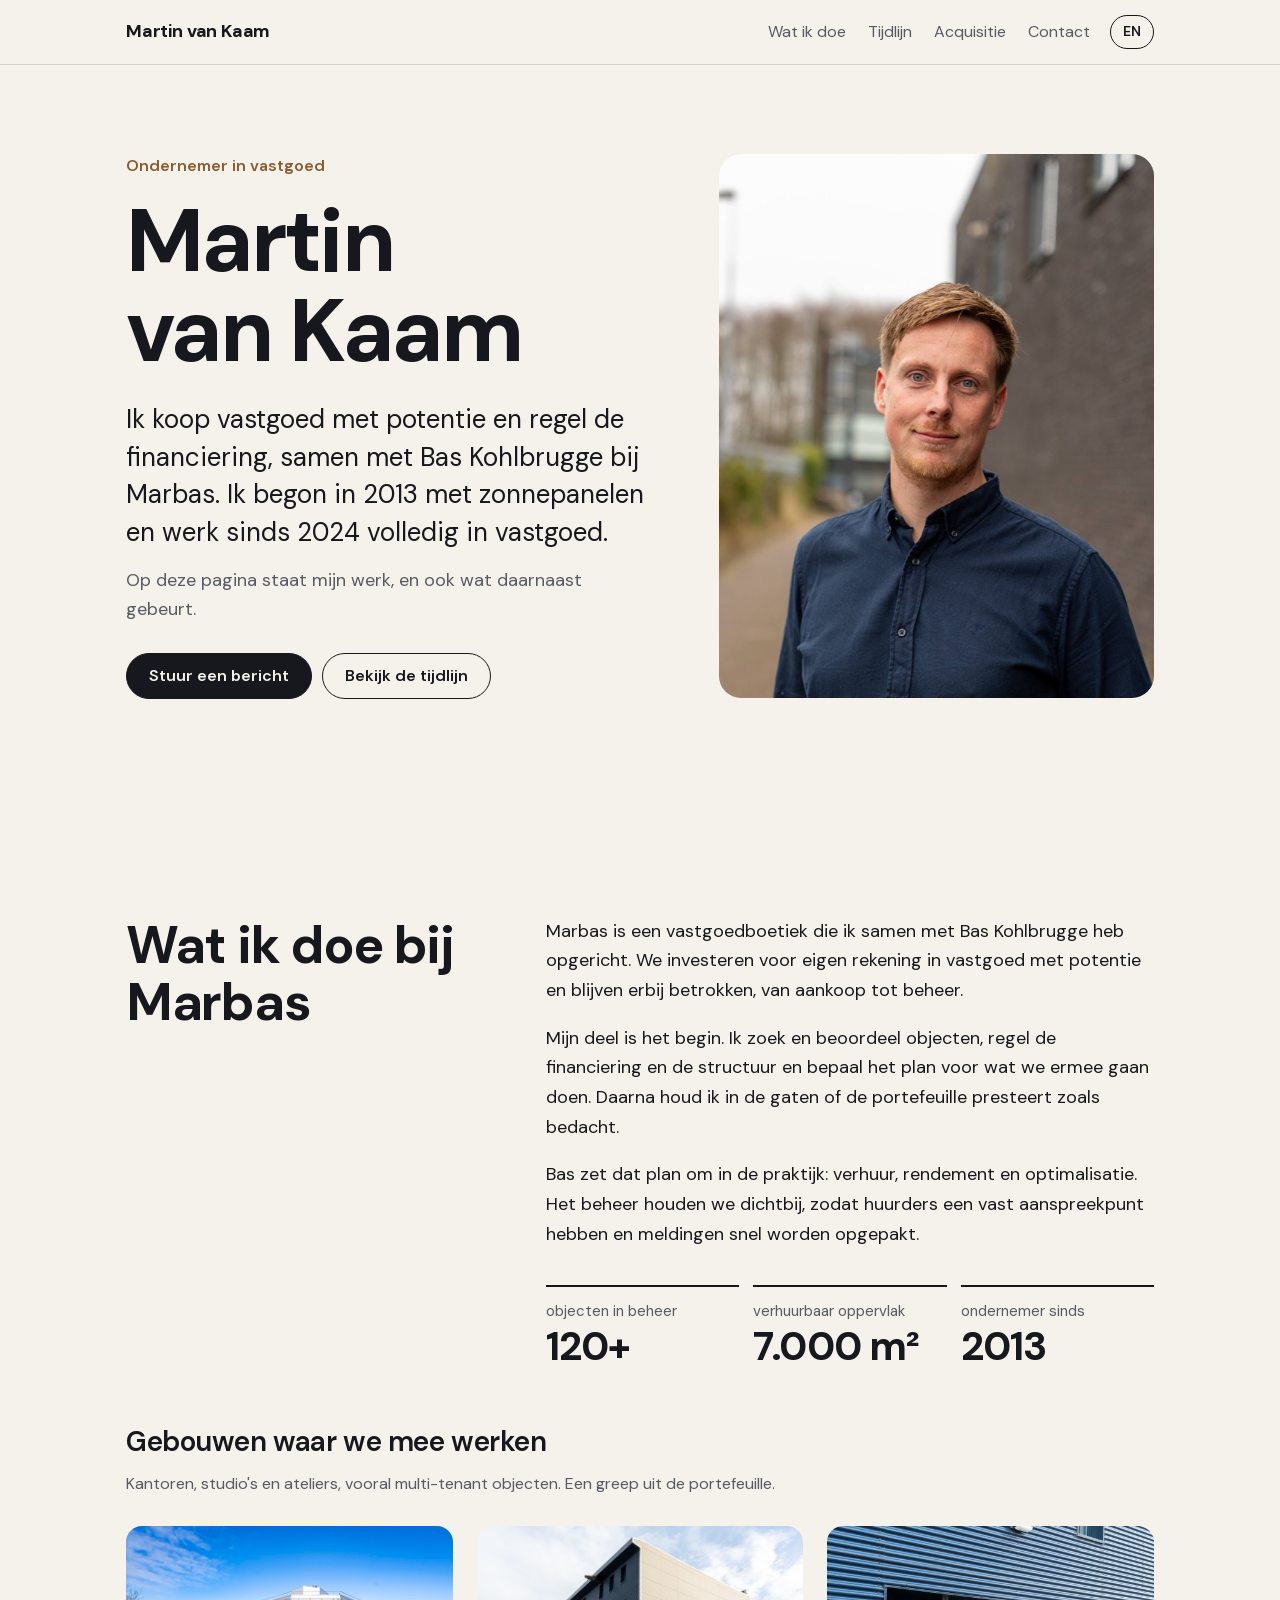
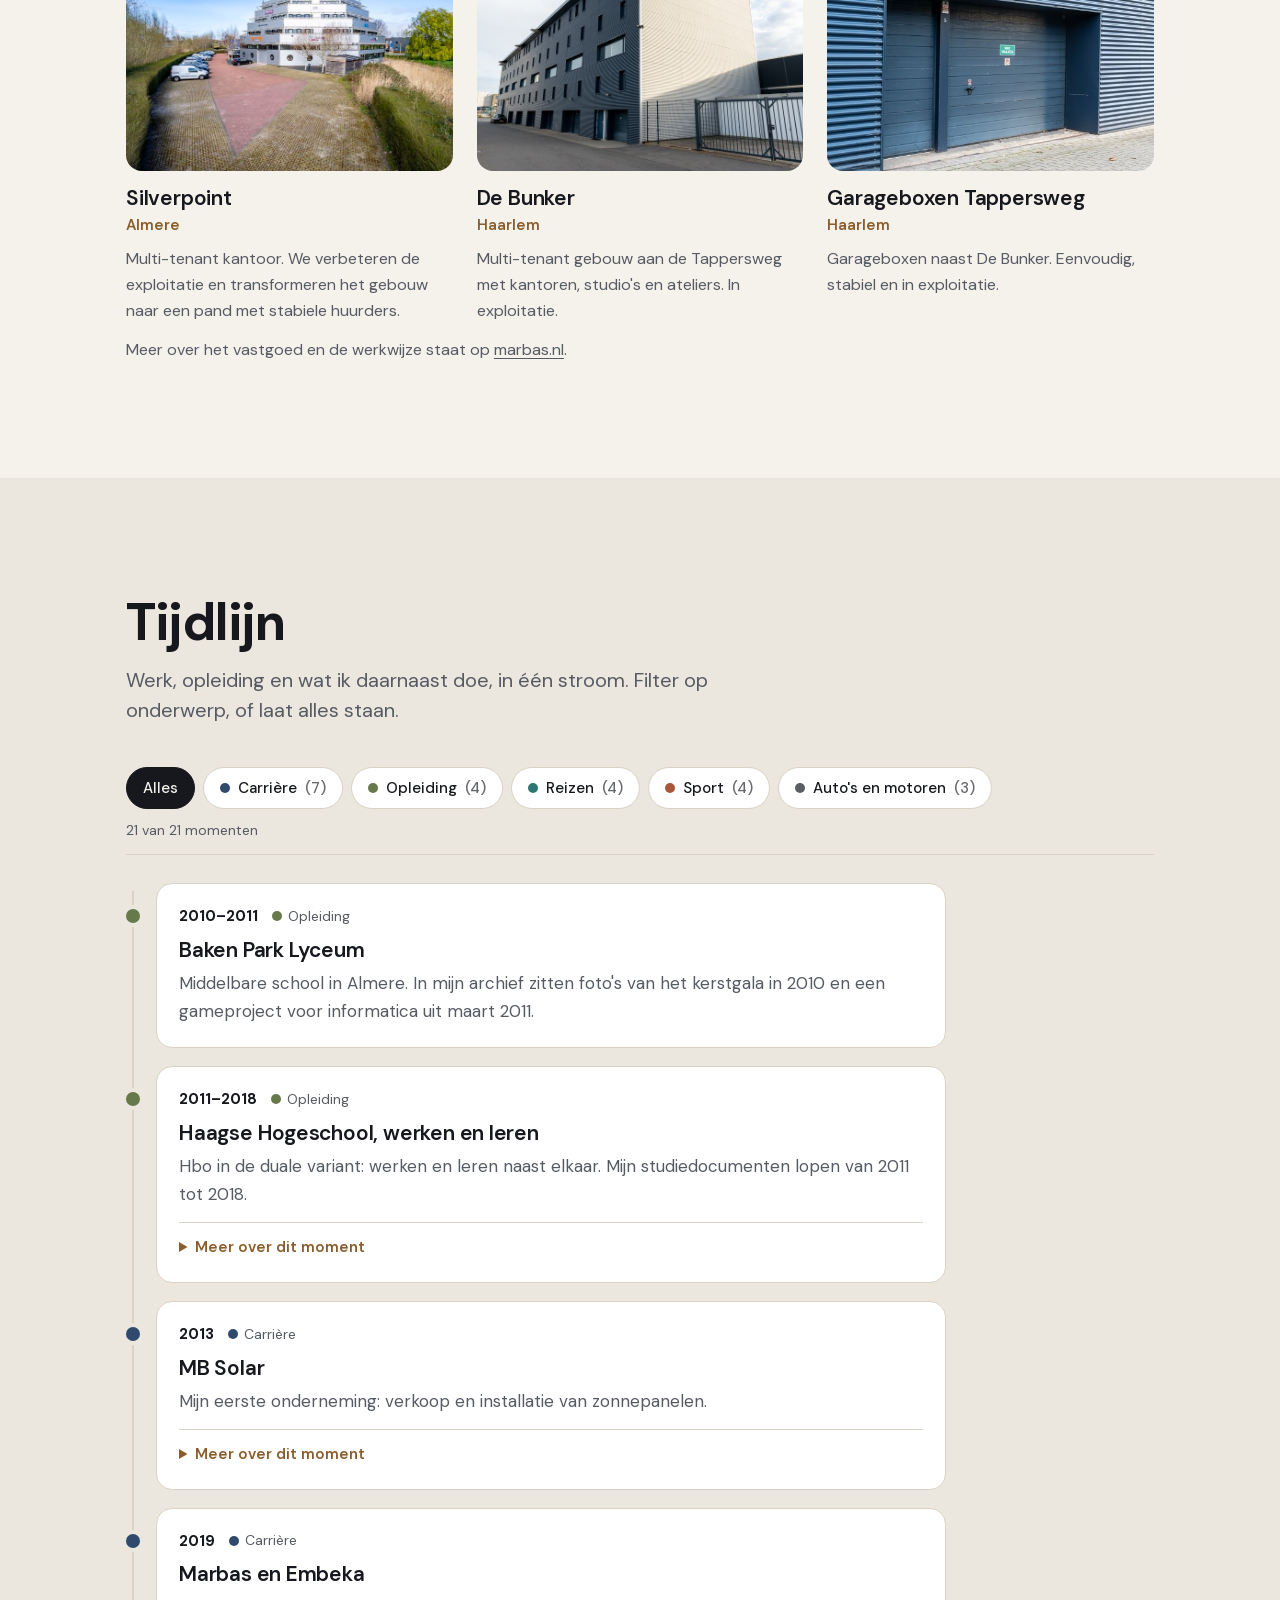
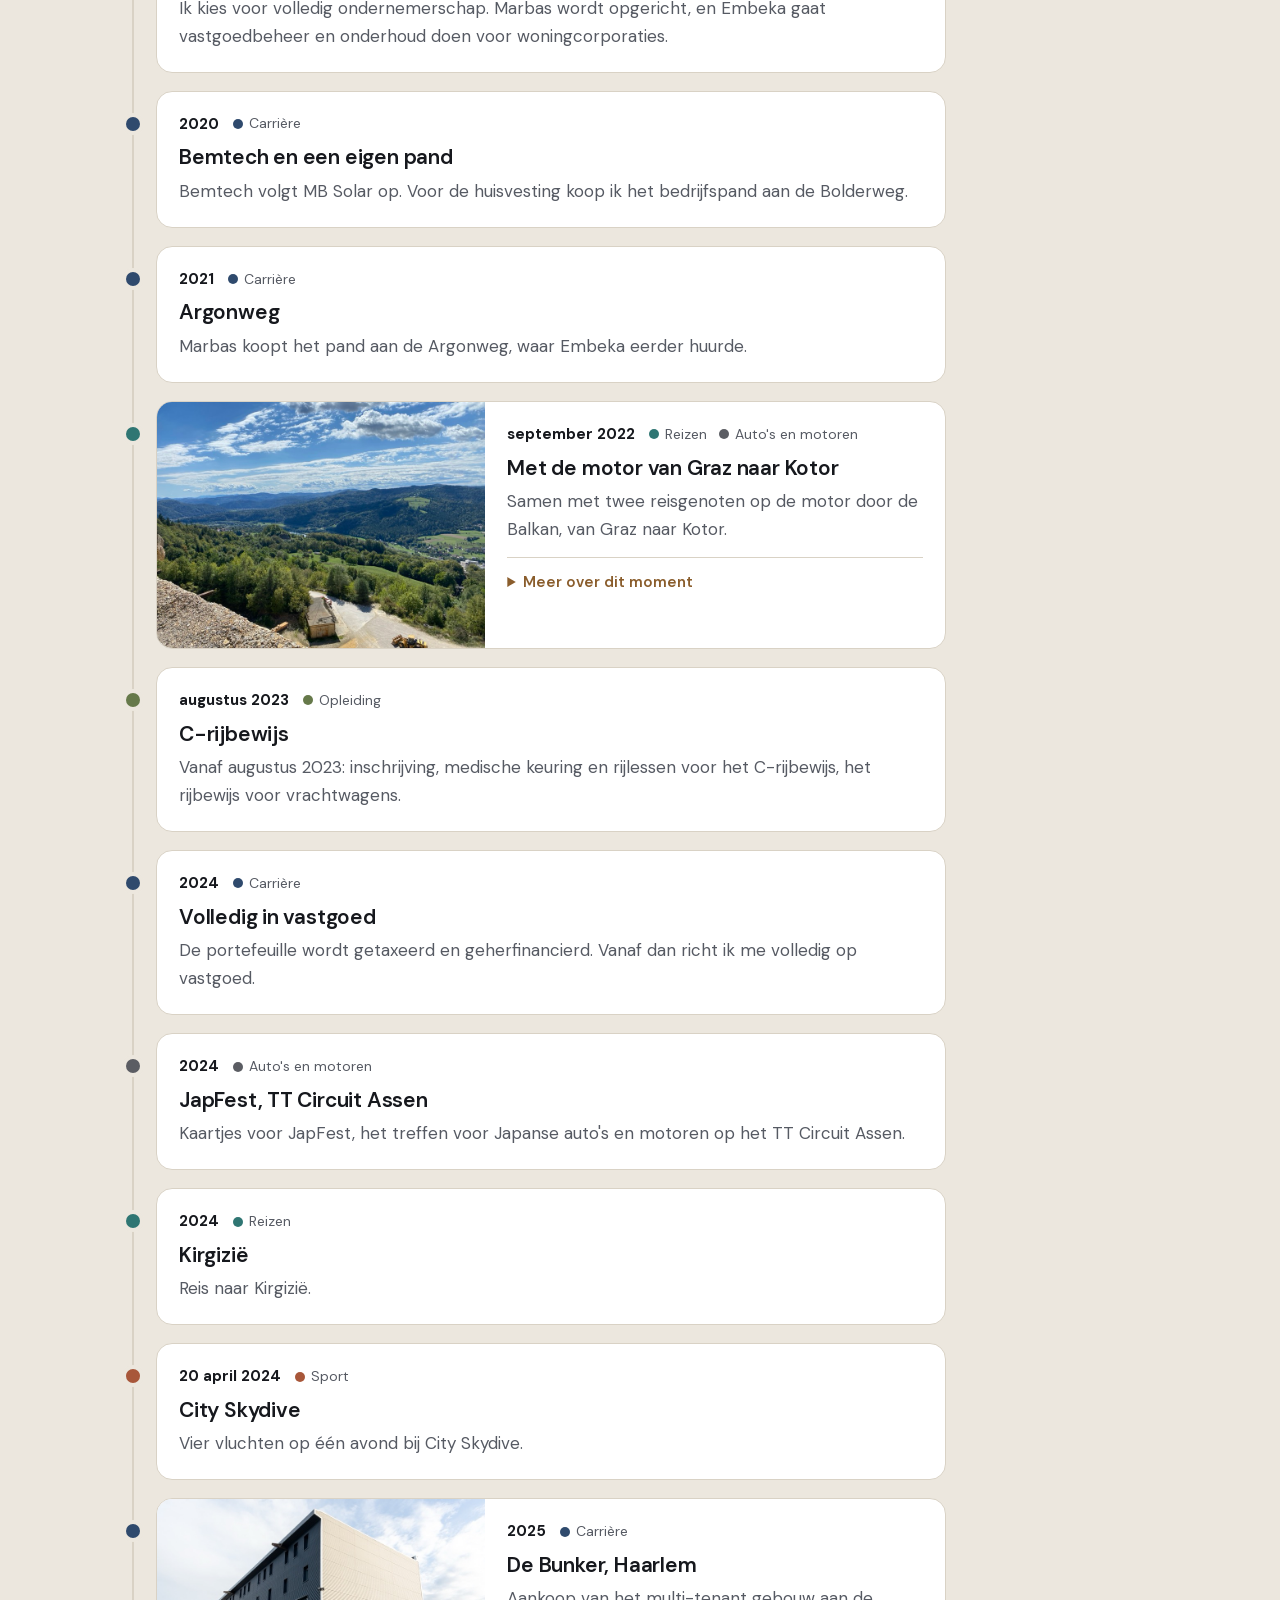
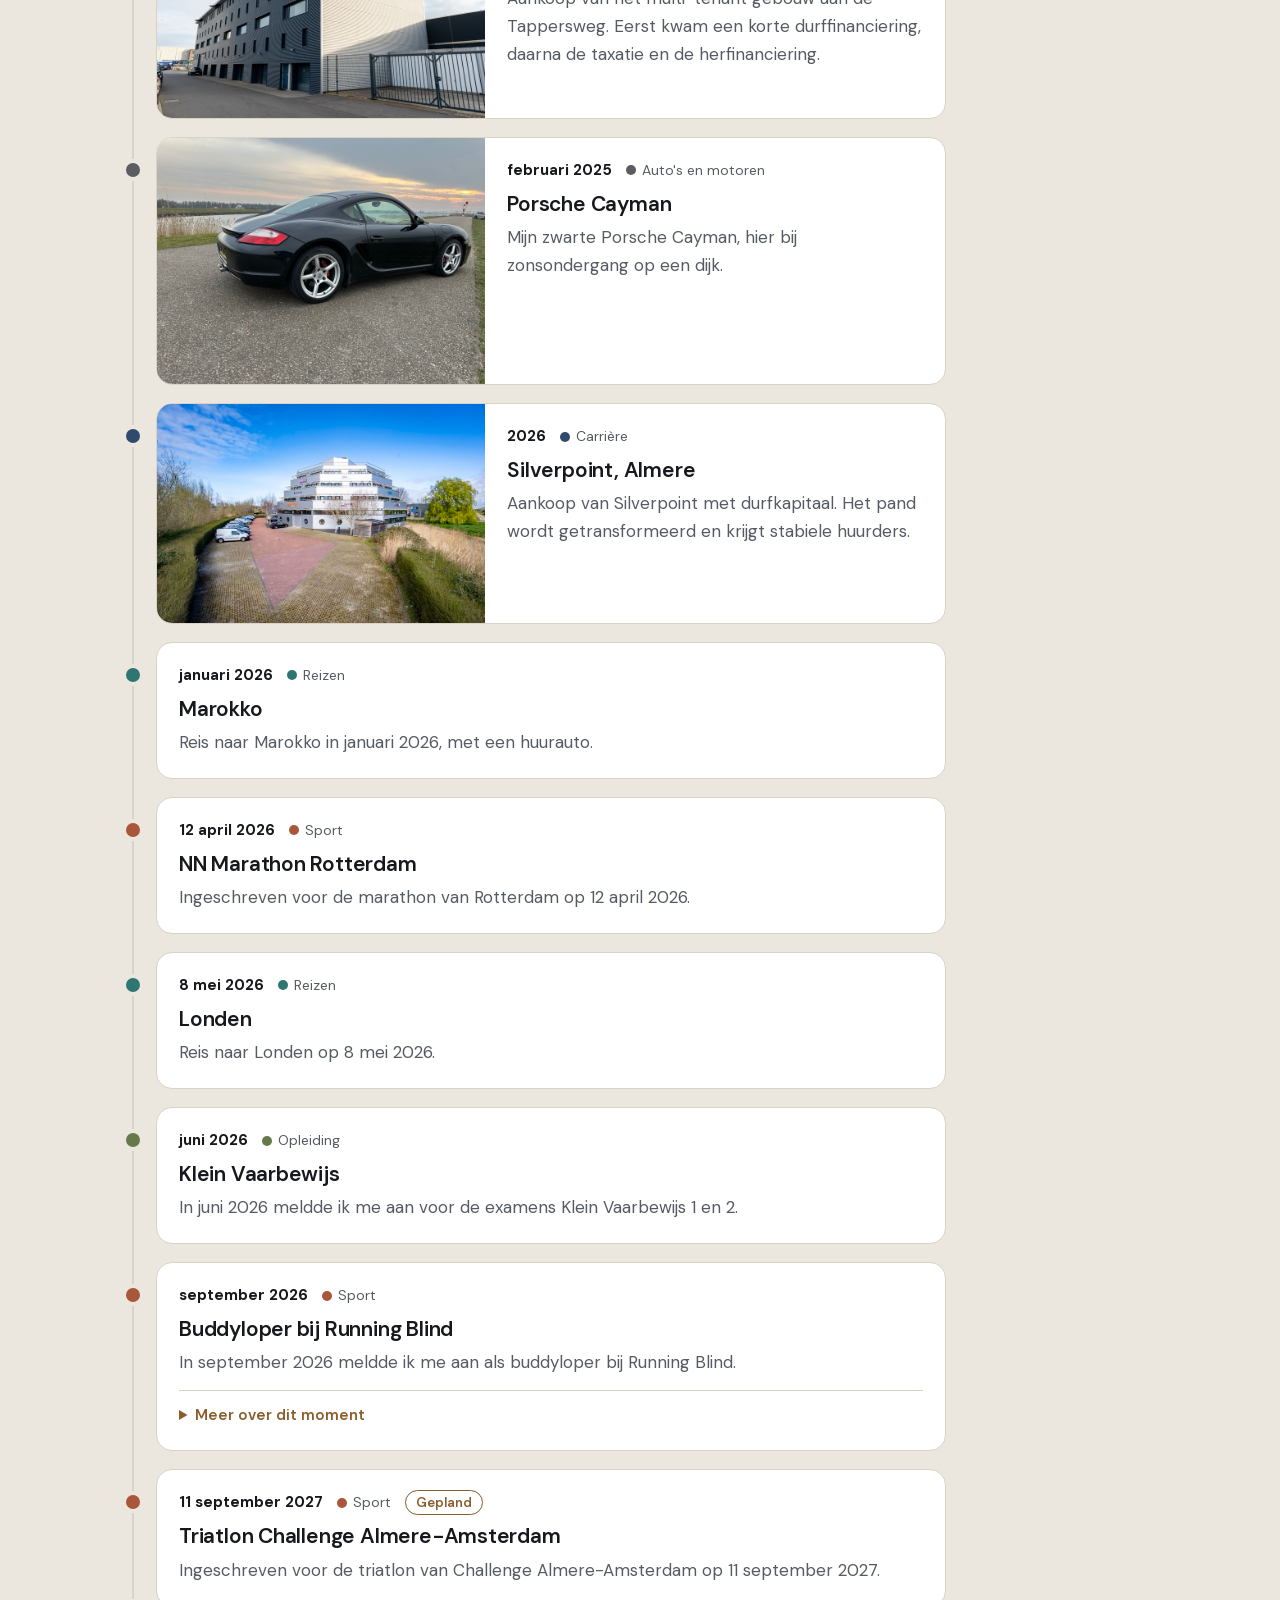
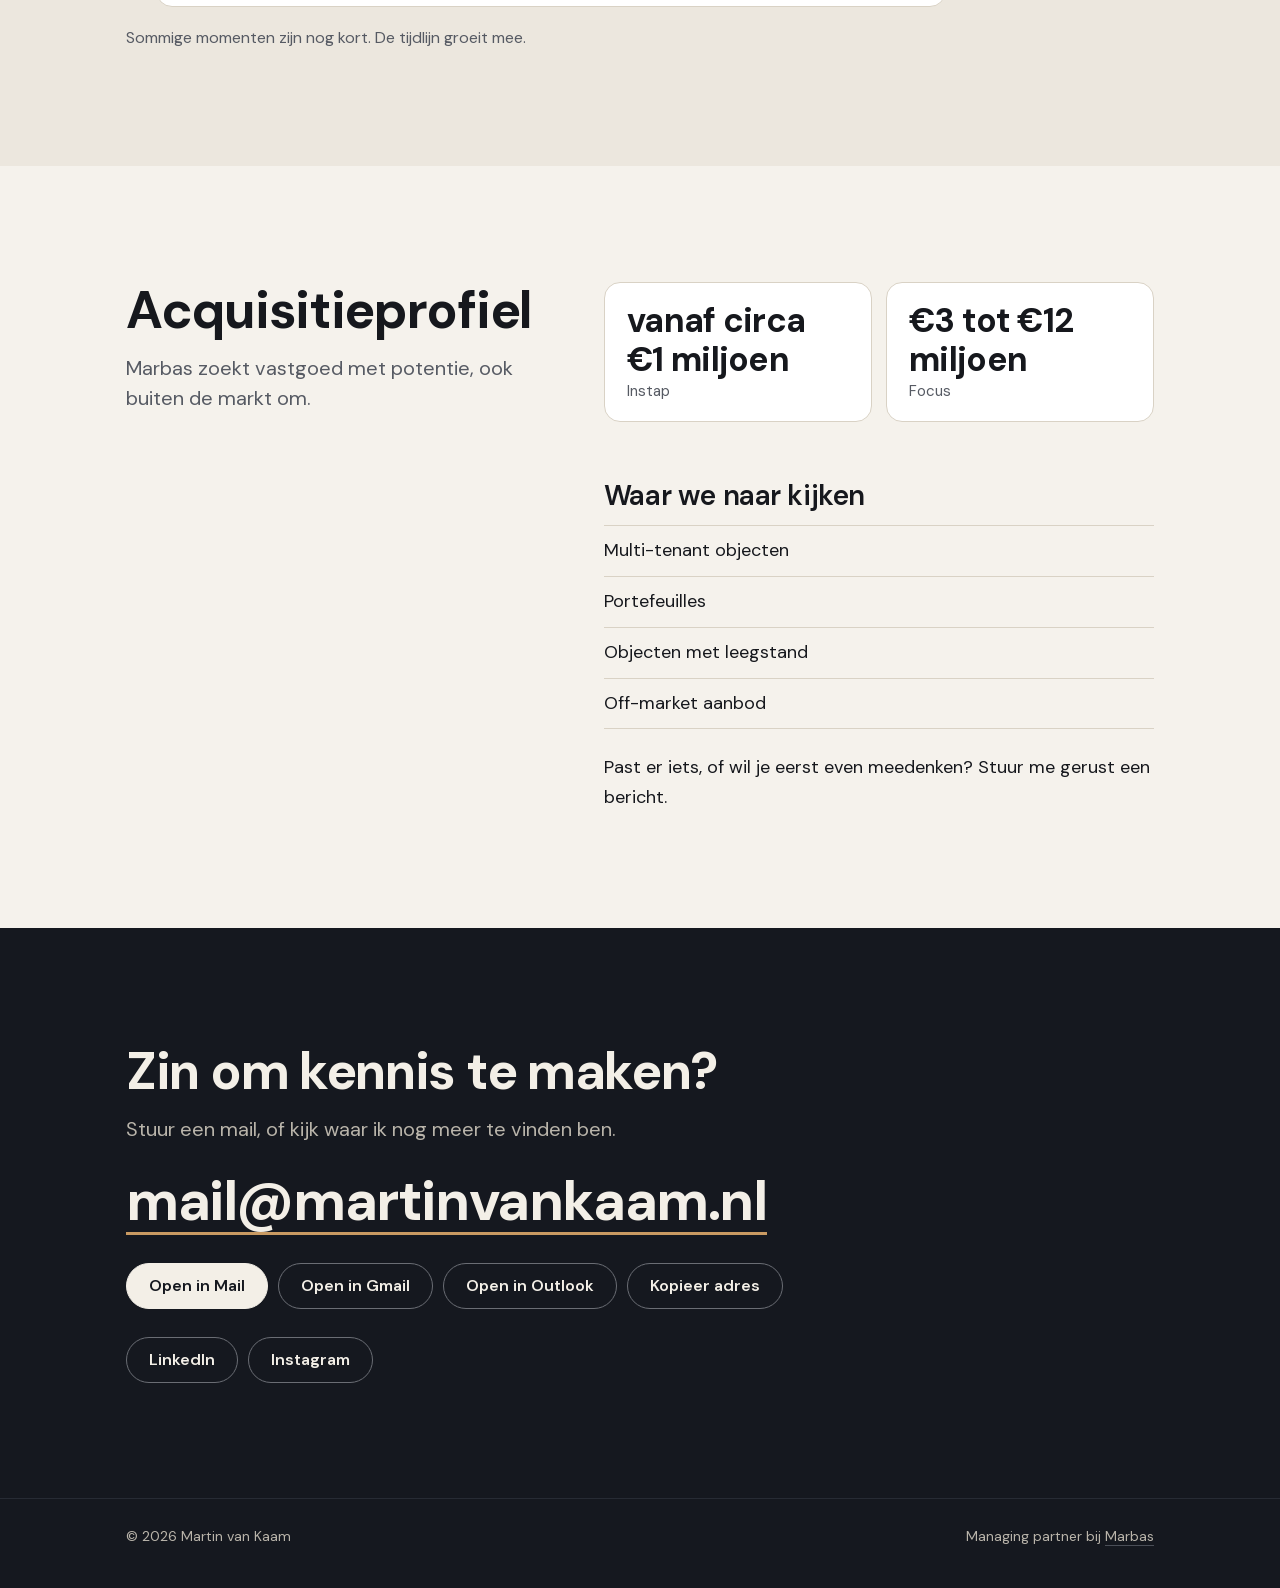
==== commit ad14388a: "Profielsite met geïntegreerde tijdlijn, filters en Nederlands en Engels Eén lettertypefamilie, rusti" ====
--- a/index.html
+++ b/index.html
@@ -4,28 +4,44 @@
 <meta charset="utf-8">
 <meta name="viewport" content="width=device-width, initial-scale=1">
 <title>Martin van Kaam | Ondernemer en vastgoedinvesteerder</title>
-<meta name="description" content="Martin van Kaam is ondernemer en managing partner bij Marbas. Vastgoed met potentie: acquisitie, financiering, structurering en beheer. Maak kennis.">
+<meta name="description" content="Martin van Kaam is ondernemer en managing partner bij Marbas. Hij koopt vastgoed met potentie, regelt de financiering en blijft betrokken bij exploitatie en beheer. Met een tijdlijn van werk, opleiding en wat daarnaast gebeurt.">
 <link rel="canonical" href="https://martinvankaam.nl/">
-<link rel="icon" href="assets/mb.svg" type="image/svg+xml">
-<meta name="theme-color" content="#0c0c0c">
+<link rel="alternate" hreflang="nl" href="https://martinvankaam.nl/">
+<link rel="alternate" hreflang="en" href="https://martinvankaam.nl/en/">
+<link rel="alternate" hreflang="x-default" href="https://martinvankaam.nl/">
+<link rel="icon" href="/assets/mb.svg" type="image/svg+xml">
+<meta name="theme-color" content="#f5f2ec">
 <meta property="og:title" content="Martin van Kaam | Ondernemer en vastgoedinvesteerder">
-<meta property="og:description" content="Managing partner bij Marbas. Ik koop vastgoed met potentie en blijf erbij betrokken.">
-<meta property="og:type" content="website">
+<meta property="og:description" content="Managing partner bij Marbas. Vastgoed met potentie, van aankoop tot beheer, en de tijdlijn van mijn werk en leven.">
+<meta property="og:type" content="profile">
 <meta property="og:url" content="https://martinvankaam.nl/">
 <meta property="og:locale" content="nl_NL">
-<meta property="og:image" content="https://martinvankaam.nl/assets/martin.jpg">
+<meta property="og:locale:alternate" content="en_GB">
+<meta property="og:image" content="https://martinvankaam.nl/assets/og.jpg">
+<meta property="og:image:width" content="1200">
+<meta property="og:image:height" content="630">
+<meta property="og:image:alt" content="Martin van Kaam in een donkerblauw overhemd">
 <meta name="twitter:card" content="summary_large_image">
-<link rel="preload" href="assets/fonts/anton.woff2" as="font" type="font/woff2" crossorigin>
-<link rel="preload" href="assets/fonts/dmsans.woff2" as="font" type="font/woff2" crossorigin>
+<meta name="twitter:title" content="Martin van Kaam | Ondernemer en vastgoedinvesteerder">
+<meta name="twitter:description" content="Managing partner bij Marbas. Vastgoed met potentie, van aankoop tot beheer, en de tijdlijn van mijn werk en leven.">
+<meta name="twitter:image" content="https://martinvankaam.nl/assets/og.jpg">
+<link rel="preload" href="/assets/fonts/dmsans.woff2" as="font" type="font/woff2" crossorigin>
+<link rel="stylesheet" href="/assets/site.css?v=096ade9d">
 <script type="application/ld+json">
 {
   "@context": "https://schema.org",
   "@type": "Person",
   "name": "Martin van Kaam",
   "url": "https://martinvankaam.nl/",
-  "image": "https://martinvankaam.nl/assets/martin.jpg",
+  "image": "https://martinvankaam.nl/assets/og.jpg",
   "jobTitle": "Managing partner",
-  "worksFor": { "@type": "Organization", "name": "Marbas", "url": "https://www.marbas.nl" },
+  "description": "Martin van Kaam is ondernemer en managing partner bij Marbas. Hij koopt vastgoed met potentie, regelt de financiering en blijft betrokken bij exploitatie en beheer. Met een tijdlijn van werk, opleiding en wat daarnaast gebeurt.",
+  "inLanguage": "nl",
+  "worksFor": {
+    "@type": "Organization",
+    "name": "Marbas",
+    "url": "https://www.marbas.nl"
+  },
   "email": "mailto:mail@martinvankaam.nl",
   "sameAs": [
     "https://www.linkedin.com/in/martinvankaam",
@@ -33,460 +49,474 @@
   ]
 }
 </script>
-<style>
-@font-face { font-family: "Anton"; src: url(assets/fonts/anton.woff2) format("woff2"); font-weight: 400; font-style: normal; font-display: swap; }
-@font-face { font-family: "DM Sans"; src: url(assets/fonts/dmsans.woff2) format("woff2"); font-weight: 400 700; font-style: normal; font-display: swap; }
-@font-face { font-family: "Instrument Serif"; src: url(assets/fonts/instrument-italic.woff2) format("woff2"); font-weight: 400; font-style: italic; font-display: swap; }
-@font-face { font-family: "Instrument Serif"; src: url(assets/fonts/instrument.woff2) format("woff2"); font-weight: 400; font-style: normal; font-display: swap; }
-
-:root {
-  --cream: #e6e3dc;
-  --black: #0c0c0c;
-  --sand: #d4a574;
-  --ink-soft: #4b4943;
-  --display: "Anton", "Impact", "Arial Narrow", sans-serif;
-  --serif: "Instrument Serif", Georgia, serif;
-  --sans: "DM Sans", -apple-system, BlinkMacSystemFont, "Segoe UI", Roboto, Helvetica, Arial, sans-serif;
-  --pad: clamp(22px, 5vw, 72px);
-}
-* { box-sizing: border-box; }
-html { scroll-behavior: smooth; }
-body { margin: 0; background: var(--cream); color: var(--black); font: 400 18px/1.6 var(--sans); -webkit-font-smoothing: antialiased; overflow-x: hidden; }
-img { display: block; max-width: 100%; height: auto; }
-a { color: inherit; }
-h1, h2, h3 { margin: 0; font-family: var(--display); font-weight: 400; }
-.sw { font-family: var(--serif); font-style: italic; font-weight: 400; text-transform: none; font-size: 1.12em; letter-spacing: 0; line-height: .8; }
-
-.wrap { padding: 0 var(--pad); max-width: 1500px; margin: 0 auto; }
-.dark { background: var(--black); color: var(--cream); }
-.sandbg { background: var(--sand); color: var(--black); }
-.dark .sandbg p, .sandbg p { color: var(--black); }
-.label { font: 600 13px/1 var(--sans); letter-spacing: .16em; text-transform: uppercase; margin: 0 0 22px; opacity: .7; }
-.big { font-size: clamp(54px, 11.5vw, 190px); line-height: .9; letter-spacing: -.01em; text-transform: lowercase; }
-.lead { font-size: clamp(20px, 2.3vw, 28px); line-height: 1.45; max-width: 30em; margin: 28px 0 0; }
-.dark .lead, .dark p { color: color-mix(in srgb, var(--cream) 82%, transparent); }
-
-/* floating pills */
-.pill {
-  display: inline-flex; align-items: center; justify-content: center; gap: 8px;
-  padding: 11px 22px; border-radius: 999px; border: 0; cursor: pointer;
-  font: 600 15px/1 var(--sans); text-decoration: none;
-  background: var(--black); color: var(--cream);
-  transition: transform .15s ease, background .2s ease, color .2s ease;
-}
-.pill:hover { transform: translateY(-1px); }
-.pill.light { background: var(--cream); color: var(--black); }
-.pill.line { background: transparent; color: inherit; box-shadow: inset 0 0 0 1.5px currentColor; }
-.pill.sandpill { background: var(--sand); color: var(--black); }
-.fixed { position: fixed; top: 18px; z-index: 40; mix-blend-mode: normal; }
-.fixed.l { left: var(--pad); }
-.fixed.r { right: var(--pad); }
-.fixed .pill { background: var(--cream); color: var(--black); box-shadow: 0 2px 14px rgba(0,0,0,.18); }
-
-/* menu overlay */
-.menu { position: fixed; inset: 0; z-index: 30; background: var(--black); color: var(--cream); display: none; flex-direction: column; justify-content: center; padding: 90px var(--pad) 40px; }
-.menu.open { display: flex; }
-.menu a.big-link { font: 400 clamp(48px, 11vw, 120px)/1 var(--display); text-decoration: none; text-transform: lowercase; padding: 4px 0; display: block; transition: color .2s ease, transform .2s ease; }
-.menu a.big-link:hover { color: var(--sand); transform: translateX(10px); }
-.menu .small { margin-top: 28px; color: color-mix(in srgb, var(--cream) 65%, transparent); font-size: 16px; }
-
-/* hero */
-.hero { position: relative; min-height: 100vh; min-height: 100svh; background: var(--black); color: var(--cream); overflow: hidden; display: flex; align-items: flex-end; }
-.hero img.bg { position: absolute; inset: 0; width: 100%; height: 100%; object-fit: cover; object-position: 50% 12%; }
-.hero::after { content: ""; position: absolute; inset: 0; background: linear-gradient(to top, rgba(12,12,12,.82) 0%, rgba(12,12,12,.35) 38%, rgba(12,12,12,0) 62%); pointer-events: none; }
-.hero .wrap { position: relative; z-index: 2; width: 100%; padding-bottom: clamp(28px, 5vh, 56px); }
-.hero h1 { font-size: clamp(76px, 22vw, 330px); line-height: .84; text-transform: uppercase; letter-spacing: -.005em; }
-.hero h1 .sw { font-size: 1.05em; }
-.hero .tag { font-size: clamp(18px, 2.2vw, 28px); line-height: 1.35; margin: clamp(14px, 2.4vh, 26px) 0 0; max-width: 24em; color: var(--cream); }
-@media (min-width: 900px) {
-  .hero img.bg { inset: 0 0 0 auto; width: 58vw; height: 100%; object-position: 50% 0%; -webkit-mask-image: linear-gradient(to right, transparent 0%, #000 38%); mask-image: linear-gradient(to right, transparent 0%, #000 38%); }
-  .hero::after { background: linear-gradient(to top, rgba(12,12,12,.8) 0%, rgba(12,12,12,.25) 40%, rgba(12,12,12,0) 60%); }
-  .hero h1 { font-size: clamp(76px, 16.5vw, 250px); }
-}
-
-/* sections */
-section { padding: clamp(80px, 13vw, 190px) 0; }
-.intro .cols { display: grid; gap: 48px; margin-top: 56px; }
-@media (min-width: 900px) { .intro .cols { grid-template-columns: 7fr 5fr; gap: 80px; align-items: end; } }
-.intro p { margin: 0 0 18px; font-size: 20px; max-width: 32em; }
-.stats { display: grid; gap: 22px; margin-top: 8px; }
-.stat { border-top: 2px solid var(--black); padding-top: 14px; display: flex; align-items: baseline; justify-content: space-between; gap: 16px; }
-.stat b { font: 400 clamp(44px, 6vw, 84px)/1 var(--display); }
-.stat span { font-size: 16px; text-align: right; color: var(--ink-soft); }
-
-/* track record panels */
-.track { padding: 0; }
-.panel { padding: clamp(64px, 9vw, 130px) 0; }
-.panel .wrap { display: grid; gap: 22px 60px; align-items: start; }
-@media (min-width: 900px) { .panel .wrap { grid-template-columns: 5fr 7fr; } }
-.panel .yr { font-family: var(--display); font-size: clamp(90px, 17vw, 260px); line-height: .85; letter-spacing: -.01em; }
-.panel h3 { font-size: clamp(38px, 6.4vw, 96px); line-height: .95; text-transform: lowercase; }
-.panel p { margin: 22px 0 0; font-size: clamp(18px, 1.7vw, 22px); max-width: 30em; }
-.panel .now { display: inline-block; margin-left: 12px; vertical-align: middle; font: 600 13px/1 var(--sans); letter-spacing: .12em; text-transform: uppercase; background: var(--sand); color: var(--black); padding: 7px 12px; border-radius: 999px; position: relative; top: -.4em; }
-.sandbg .now { background: var(--black); color: var(--sand); }
-
-/* portfolio */
-.proj { display: grid; gap: 22px; margin-top: clamp(40px, 6vw, 80px); }
-.proj + .proj { margin-top: clamp(56px, 8vw, 110px); }
-@media (min-width: 900px) { .proj { grid-template-columns: 5fr 7fr; gap: 56px; align-items: end; } .proj.flip { grid-template-columns: 7fr 5fr; } .proj.flip .ph { order: -1; } }
-.proj h3 { font-size: clamp(54px, 8.4vw, 130px); line-height: .9; text-transform: lowercase; }
-.proj .city { font: 600 13px/1 var(--sans); letter-spacing: .16em; text-transform: uppercase; margin: 0 0 18px; opacity: .7; }
-.proj p.d { margin: 20px 0 0; max-width: 24em; }
-.ph { overflow: hidden; background: #cfcbc2; aspect-ratio: 4 / 3; border-radius: 6px; }
-.ph img { width: 100%; height: 100%; object-fit: cover; transition: transform .8s ease; }
-.proj:hover .ph img { transform: scale(1.035); }
-.banner { margin-top: clamp(56px, 8vw, 110px); aspect-ratio: 21 / 9; overflow: hidden; border-radius: 6px; background: #cfcbc2; }
-.banner img { width: 100%; height: 100%; object-fit: cover; }
-@media (max-width: 640px) { .banner { aspect-ratio: 4 / 3; } }
-.note { margin: 22px 0 0; font-size: 15px; opacity: .75; }
-
-/* expertise */
-.xlist { font-family: var(--display); font-size: clamp(44px, 9.6vw, 150px); line-height: 1; text-transform: uppercase; letter-spacing: -.005em; margin: 0; }
-.dark p.xlist { color: var(--cream); }
-.xlist span { white-space: nowrap; }
-.xlist .x { color: var(--sand); font-family: var(--serif); font-style: italic; text-transform: none; padding: 0 .08em; }
-
-/* acquisitie */
-.seek .grid { display: grid; gap: 40px; margin-top: 40px; }
-@media (min-width: 900px) { .seek .grid { grid-template-columns: 1fr 1fr; gap: 80px; align-items: start; } }
-.range { font: 400 clamp(64px, 11vw, 170px)/.9 var(--display); text-transform: uppercase; }
-.range small { display: block; font: 400 clamp(22px, 3vw, 36px)/1.2 var(--display); text-transform: uppercase; margin-top: 16px; letter-spacing: .02em; }
-.seek ul { list-style: none; margin: 0; padding: 0; }
-.seek li { font: 400 clamp(26px, 3.4vw, 44px)/1.15 var(--display); text-transform: uppercase; padding: 14px 0; border-top: 2px solid var(--black); display: flex; justify-content: space-between; align-items: baseline; gap: 20px; }
-.seek li:last-child { border-bottom: 2px solid var(--black); }
-.seek li::after { content: "x"; font-family: var(--serif); font-style: italic; text-transform: none; font-size: 1.2em; }
-.seek p.s { margin: 28px 0 0; font-size: 20px; max-width: 26em; }
-
-/* prive */
-.mosaic { display: grid; gap: 12px; margin-top: clamp(40px, 6vw, 80px); grid-template-columns: 1fr 1fr; }
-.mosaic figure { margin: 0; position: relative; overflow: hidden; background: #cfcbc2; aspect-ratio: 4 / 3; border-radius: 6px; }
-.mosaic .m-big { grid-column: 1 / -1; aspect-ratio: 16 / 10; }
-.mosaic img { width: 100%; height: 100%; object-fit: cover; transition: transform .8s ease; }
-.mosaic figure:hover img { transform: scale(1.04); }
-.mosaic figcaption { position: absolute; left: 12px; bottom: 12px; font: 600 13px/1 var(--sans); color: var(--cream); background: rgba(12,12,12,.6); padding: 7px 12px; border-radius: 999px; }
-@media (min-width: 900px) {
-  .mosaic { grid-template-columns: repeat(4, 1fr); }
-  .mosaic .m-big { grid-column: 1 / 3; grid-row: 1 / 3; aspect-ratio: auto; }
-}
-.facts { display: grid; gap: 0; margin-top: clamp(40px, 6vw, 80px); border-top: 2px solid var(--black); }
-@media (min-width: 900px) { .facts { grid-template-columns: repeat(2, 1fr); column-gap: 60px; } }
-.fact { padding: 26px 0; border-bottom: 2px solid var(--black); display: grid; gap: 8px 24px; }
-@media (min-width: 640px) { .fact { grid-template-columns: 220px 1fr; } }
-.fact h3 { font-size: clamp(30px, 3.2vw, 44px); line-height: 1; text-transform: lowercase; }
-.fact p { margin: 0; font-size: 17px; color: var(--ink-soft); }
-
-/* contact */
-.contact h2 { font-size: clamp(54px, 12vw, 200px); line-height: .88; text-transform: lowercase; }
-.mail { display: inline-block; margin: clamp(30px, 5vw, 60px) 0 clamp(26px, 4vw, 44px); font: 400 clamp(32px, 7.6vw, 120px)/1 var(--display); text-decoration: none; word-break: break-word; border-bottom: .06em solid var(--sand); transition: color .2s ease; }
-.mail:hover { color: var(--sand); }
-.row { display: flex; flex-wrap: wrap; gap: 10px; }
-.row + .row { margin-top: 12px; }
-.hint { font-size: 14px; opacity: .6; margin: 22px 0 0; }
-
-footer { background: var(--black); color: color-mix(in srgb, var(--cream) 60%, transparent); padding: 28px 0 44px; font-size: 14px; border-top: 1px solid #262626; }
-footer .wrap { display: flex; flex-wrap: wrap; justify-content: space-between; gap: 8px 24px; }
-footer a { text-decoration: none; border-bottom: 1px solid #3a3a3a; }
-
-/* reveal */
-.rv { opacity: 0; transform: translateY(26px); transition: opacity .8s ease, transform .8s ease; }
-.rv.in { opacity: 1; transform: none; }
-@media (prefers-reduced-motion: reduce) {
-  .rv { opacity: 1; transform: none; transition: none; }
-  html { scroll-behavior: auto; }
-  .ph img, .mosaic img, .pill, .menu a.big-link { transition: none; }
-}
-</style>
 </head>
 <body>
-
-<div class="fixed l"><button class="pill" id="menubtn" type="button" aria-expanded="false" aria-controls="menu">Menu</button></div>
-<div class="fixed r"><a class="pill" href="#contact">Contact</a></div>
-
-<nav class="menu" id="menu" aria-label="Hoofdmenu">
-  <a class="big-link" href="#over">over mij</a>
-  <a class="big-link" href="#trackrecord">track record</a>
-  <a class="big-link" href="#portfolio">portefeuille</a>
-  <a class="big-link" href="#expertise">expertise</a>
-  <a class="big-link" href="#prive">privé</a>
-  <a class="big-link" href="#contact">contact</a>
-  <p class="small">mail@martinvankaam.nl</p>
-</nav>
-
-<main>
-
-  <header class="hero" id="top">
-    <img class="bg" src="assets/hero.jpg" width="1800" height="2106" alt="Martin van Kaam" fetchpriority="high">
-    <div class="wrap">
-      <h1>Martin<br>V<i class="sw">A</i>n Kaam</h1>
-      <p class="tag">Ondernemer x Investeerder x Vastgoed</p>
-    </div>
-  </header>
-
-  <section class="intro" id="over">
-    <div class="wrap">
-      <p class="label rv">Over mij</p>
-      <h2 class="big rv">ik koop vastgoed met potentie en blijf <i class="sw">E</i>rbij.</h2>
-      <div class="cols">
-        <div class="rv">
-          <p>Ik begon als ondernemer in zonnepanelen en groeide door naar vastgoed. Sinds 2024 werk ik er volledig in.</p>
-          <p>Samen met Bas Kohlbrugge richtte ik Marbas op. Wij investeren voor eigen rekening in vastgoed met potentie: kantoren, bedrijfsruimten en multi-tenant gebouwen waar met de juiste aanpak meer in zit.</p>
-          <p>Mijn rol is acquisitie, financiering en structurering. Ik bedenk bij aankoop het plan voor een pand en bewaak daarna of het rendement wordt gehaald. Bas zorgt dat dat plan in de praktijk wordt uitgevoerd.</p>
-          <p style="margin-top:26px"><a class="pill" href="#prive">Ook privé</a></p>
-        </div>
-        <div class="stats rv">
-          <div class="stat"><b>120+</b><span>objecten in beheer</span></div>
-          <div class="stat"><b>7.000 m²</b><span>verhuurbaar oppervlak</span></div>
-          <div class="stat"><b>2013</b><span>ondernemer sinds</span></div>
-        </div>
+<a class="skip" href="#main">Naar de inhoud</a>
+
+<header class="top">
+  <div class="wrap bar">
+    <a class="brand" href="/">Martin van Kaam</a>
+    <nav aria-label="Hoofdmenu">
+      <ul>
+        <li><a href="#work">Wat ik doe</a></li>
+        <li><a href="#timeline">Tijdlijn</a></li>
+        <li class="hide-sm"><a href="#acquisition">Acquisitie</a></li>
+        <li><a href="#contact">Contact</a></li>
+      </ul>
+    </nav>
+    <div class="langs" aria-label="Taal"><a class="lang" href="/en/" hreflang="en" lang="en" title="Switch to English" aria-label="Switch to English">EN</a></div>
+  </div>
+</header>
+
+<main id="main">
+
+  <section class="hero">
+    <div class="wrap hero-grid">
+      <div class="hero-text">
+        <p class="kicker">Ondernemer in vastgoed</p>
+        <h1>Martin van Kaam</h1>
+        <p class="lead">Ik koop vastgoed met potentie en regel de financiering, samen met Bas Kohlbrugge bij Marbas. Ik begon in 2013 met zonnepanelen en werk sinds 2024 volledig in vastgoed.</p>
+        <p class="sub">Op deze pagina staat mijn werk, en ook wat daarnaast gebeurt.</p>
+        <p class="cta">
+          <a class="btn primary" href="#contact">Stuur een bericht</a>
+          <a class="btn" href="#timeline">Bekijk de tijdlijn</a>
+        </p>
+      </div>
+      <div class="hero-photo">
+        <img src="/assets/hero.jpg" srcset="/assets/hero-sm.jpg 800w, /assets/hero.jpg 1800w" sizes="(min-width: 900px) 480px, 100vw" width="1800" height="2106" alt="Martin van Kaam in een donkerblauw overhemd, buiten voor een bakstenen gebouw" fetchpriority="high">
       </div>
     </div>
   </section>
 
-  <section class="track dark" id="trackrecord" style="padding-top:clamp(80px,13vw,190px)">
-    <div class="wrap" style="padding-bottom:clamp(40px,6vw,80px)">
-      <p class="label rv">Track record</p>
-      <h2 class="big rv">van zonnep<i class="sw">A</i>nelen tot vastgoed.</h2>
+  <section id="work" class="block">
+    <div class="wrap two">
+      <div>
+        <h2>Wat ik doe bij Marbas</h2>
+      </div>
+      <div class="prose">
+        <p>Marbas is een vastgoedboetiek die ik samen met Bas Kohlbrugge heb opgericht. We investeren voor eigen rekening in vastgoed met potentie en blijven erbij betrokken, van aankoop tot beheer.</p>
+        <p>Mijn deel is het begin. Ik zoek en beoordeel objecten, regel de financiering en de structuur en bepaal het plan voor wat we ermee gaan doen. Daarna houd ik in de gaten of de portefeuille presteert zoals bedacht.</p>
+        <p>Bas zet dat plan om in de praktijk: verhuur, rendement en optimalisatie. Het beheer houden we dichtbij, zodat huurders een vast aanspreekpunt hebben en meldingen snel worden opgepakt.</p>
+        <dl class="facts">
+          <div><dt>objecten in beheer</dt><dd>120+</dd></div>
+          <div><dt>verhuurbaar oppervlak</dt><dd>7.000 m²</dd></div>
+          <div><dt>ondernemer sinds</dt><dd>2013</dd></div>
+        </dl>
+      </div>
     </div>
-
-    <div class="panel dark">
-      <div class="wrap rv">
-        <div class="yr">2013</div>
-        <div><h3>mb s<i class="sw">O</i>lar</h3><p>Mijn eerste onderneming: verkoop en installatie van zonnepanelen. In 2020 volgt Bemtech op, en koop ik het bedrijfspand aan de Bolderweg voor de huisvesting.</p></div>
-      </div>
-    </div>
-    <div class="panel sandbg">
-      <div class="wrap rv">
-        <div class="yr">2019</div>
-        <div><h3>marb<i class="sw">A</i>s en embeka</h3><p>Ik kies voor volledig ondernemerschap. Marbas wordt opgericht, en Embeka verzorgt vastgoedbeheer en onderhoud voor woningcorporaties. In 2021 koopt Marbas de Argonweg, waar Embeka eerder huurde.</p></div>
-      </div>
-    </div>
-    <div class="panel dark">
-      <div class="wrap rv">
-        <div class="yr">2024</div>
-        <div><h3>volledig v<i class="sw">A</i>stgoed</h3><p>De portefeuille wordt getaxeerd en geherfinancierd. Vanaf dan richt ik me volledig op vastgoed.</p></div>
-      </div>
-    </div>
-    <div class="panel sandbg">
-      <div class="wrap rv">
-        <div class="yr">2025</div>
-        <div><h3>de bunk<i class="sw">E</i>r</h3><p>Aankoop van het multi-tenant gebouw aan de Tappersweg in Haarlem, na een korte durffinanciering, taxatie en herfinanciering.</p></div>
-      </div>
-    </div>
-    <div class="panel dark">
-      <div class="wrap rv">
-        <div class="yr">2026</div>
-        <div><h3>silverp<i class="sw">O</i>int <span class="now">nu</span></h3><p>Aankoop van Silverpoint in Almere met durfkapitaal. Het pand wordt getransformeerd en voorzien van stabiele huurders.</p></div>
-      </div>
+    <div class="wrap">
+      <h3 class="sub-h">Gebouwen waar we mee werken</h3>
+      <p class="muted">Kantoren, studio's en ateliers, vooral multi-tenant objecten. Een greep uit de portefeuille.</p>
+      <ul class="buildings">
+        <li class="building">
+          <div class="b-media"><img src="/assets/silverpoint.jpg" srcset="/assets/silverpoint-sm.jpg 800w, /assets/silverpoint.jpg 1600w" sizes="(min-width: 900px) 360px, 100vw" width="1600" height="1066" alt="Wit kantoorgebouw Silverpoint in Almere met een bakstenen vloer ervoor" loading="lazy" decoding="async"></div>
+          <h4>Silverpoint</h4>
+          <p class="b-place">Almere</p>
+          <p>Multi-tenant kantoor. We verbeteren de exploitatie en transformeren het gebouw naar een pand met stabiele huurders.</p>
+        </li>
+        <li class="building">
+          <div class="b-media"><img src="/assets/de-bunker.jpg" srcset="/assets/de-bunker-sm.jpg 800w, /assets/de-bunker.jpg 1600w" sizes="(min-width: 900px) 360px, 100vw" width="1600" height="1066" alt="Donkergrijs gebouw De Bunker in Haarlem met een lichte zijgevel" loading="lazy" decoding="async"></div>
+          <h4>De Bunker</h4>
+          <p class="b-place">Haarlem</p>
+          <p>Multi-tenant gebouw aan de Tappersweg met kantoren, studio's en ateliers. In exploitatie.</p>
+        </li>
+        <li class="building">
+          <div class="b-media"><img src="/assets/garagebox.jpg" srcset="/assets/garagebox-sm.jpg 800w, /assets/garagebox.jpg 1066w" sizes="(min-width: 900px) 360px, 100vw" width="1066" height="1600" alt="Blauwe garagedeur in een golfplaten gevel" loading="lazy" decoding="async"></div>
+          <h4>Garageboxen Tappersweg</h4>
+          <p class="b-place">Haarlem</p>
+          <p>Garageboxen naast De Bunker. Eenvoudig, stabiel en in exploitatie.</p>
+        </li>
+      </ul>
+      <p class="muted">Meer over het vastgoed en de werkwijze staat op <a href="https://www.marbas.nl" rel="noopener">marbas.nl</a>.</p>
     </div>
   </section>
 
-  <section id="portfolio">
+  <section id="timeline" class="block alt">
     <div class="wrap">
-      <p class="label rv">Portefeuille</p>
-      <h2 class="big rv">gebouwen waar ik <i class="sw">A</i>an werk.</h2>
-
-      <article class="proj rv">
-        <div>
-          <p class="city">Almere</p>
-          <h3>silverp<i class="sw">O</i>int</h3>
-          <p class="d">Multi-tenant kantoor. Exploitatie en optimalisatie, met een transformatie naar een gebouw vol stabiele huurders.</p>
+      <h2>Tijdlijn</h2>
+      <p class="lead-sm">Werk, opleiding en wat ik daarnaast doe, in één stroom. Filter op onderwerp, of laat alles staan.</p>
+
+      <div class="filters" id="filters" hidden data-count="{shown} van {total} momenten">
+        <div class="chips" role="group" aria-label="Filter de tijdlijn op onderwerp">
+          <button type="button" class="chip" data-cat="all" aria-pressed="true">Alles</button>
+          <button type="button" class="chip" data-cat="career" aria-pressed="false"><span class="dot cat-career" aria-hidden="true"></span>Carrière<span class="n"> (7)</span></button>
+          <button type="button" class="chip" data-cat="education" aria-pressed="false"><span class="dot cat-education" aria-hidden="true"></span>Opleiding<span class="n"> (4)</span></button>
+          <button type="button" class="chip" data-cat="travel" aria-pressed="false"><span class="dot cat-travel" aria-hidden="true"></span>Reizen<span class="n"> (4)</span></button>
+          <button type="button" class="chip" data-cat="sport" aria-pressed="false"><span class="dot cat-sport" aria-hidden="true"></span>Sport<span class="n"> (4)</span></button>
+          <button type="button" class="chip" data-cat="motors" aria-pressed="false"><span class="dot cat-motors" aria-hidden="true"></span>Auto's en motoren<span class="n"> (3)</span></button>
         </div>
-        <div class="ph"><img src="assets/silverpoint.jpg" width="1600" height="1066" loading="lazy" alt="Kantoorgebouw Silverpoint in Almere"></div>
-      </article>
-
-      <article class="proj flip rv">
-        <div>
-          <p class="city">Haarlem</p>
-          <h3>de bunk<i class="sw">E</i>r</h3>
-          <p class="d">Multi-tenant gebouw aan de Tappersweg met kantoren, studio's en ateliers. In exploitatie.</p>
-        </div>
-        <div class="ph"><img src="assets/de-bunker.jpg" width="1600" height="1066" loading="lazy" alt="Gebouw De Bunker in Haarlem"></div>
-      </article>
-
-      <article class="proj rv">
-        <div>
-          <p class="city">Haarlem</p>
-          <h3>garagebox t<i class="sw">A</i>ppersweg</h3>
-          <p class="d">Garageboxen naast De Bunker. Eenvoudig, stabiel en in exploitatie.</p>
-        </div>
-        <div class="ph"><img src="assets/garagebox.jpg" width="1066" height="1600" loading="lazy" alt="Garagebox aan de Tappersweg in Haarlem" style="object-position:50% 60%"></div>
-      </article>
-
-      <div class="banner rv"><img src="assets/almere-lucht.jpg" width="1600" height="1066" loading="lazy" alt="Luchtfoto van Silverpoint in Almere"></div>
-      <p class="note">Meer over het vastgoed en de werkwijze: <a href="https://www.marbas.nl" rel="noopener">marbas.nl</a></p>
+        <p class="count" id="tl-count" role="status" aria-live="polite"></p>
+      </div>
+      <ol class="timeline" id="timeline-list">
+        <li class="tl-item cat-education" id="baken-park-lyceum" data-categories="education">
+          <article class="card">
+            
+            <div class="card-body">
+              <div class="meta">
+                <time datetime="2010">2010–2011</time>
+                <ul class="tags"><li><span class="dot cat-education" aria-hidden="true"></span>Opleiding</li></ul>
+                
+              </div>
+              <h3>Baken Park Lyceum</h3>
+              <p>Middelbare school in Almere. In mijn archief zitten foto's van het kerstgala in 2010 en een gameproject voor informatica uit maart 2011.</p>
+            </div>
+          </article>
+        </li>
+        <li class="tl-item cat-education" id="haagse-hogeschool" data-categories="education">
+          <article class="card">
+            
+            <div class="card-body">
+              <div class="meta">
+                <time datetime="2011">2011–2018</time>
+                <ul class="tags"><li><span class="dot cat-education" aria-hidden="true"></span>Opleiding</li></ul>
+                
+              </div>
+              <h3>Haagse Hogeschool, werken en leren</h3>
+              <p>Hbo in de duale variant: werken en leren naast elkaar. Mijn studiedocumenten lopen van 2011 tot 2018.</p>
+          <details>
+            <summary>Meer over dit moment</summary>
+            <p>In het archief zitten onder meer leercontracten en werkverslagen uit 2015 tot 2017 en een voortgangsdocument van juni 2018.</p>
+            
+          </details>
+            </div>
+          </article>
+        </li>
+        <li class="tl-item cat-career" id="mb-solar" data-categories="career">
+          <article class="card">
+            
+            <div class="card-body">
+              <div class="meta">
+                <time datetime="2013">2013</time>
+                <ul class="tags"><li><span class="dot cat-career" aria-hidden="true"></span>Carrière</li></ul>
+                
+              </div>
+              <h3>MB Solar</h3>
+              <p>Mijn eerste onderneming: verkoop en installatie van zonnepanelen.</p>
+          <details>
+            <summary>Meer over dit moment</summary>
+            <p>Uit MB Solar ontstond in 2020 Bemtech.</p>
+            
+          </details>
+            </div>
+          </article>
+        </li>
+        <li class="tl-item cat-career" id="marbas-embeka" data-categories="career">
+          <article class="card">
+            
+            <div class="card-body">
+              <div class="meta">
+                <time datetime="2019">2019</time>
+                <ul class="tags"><li><span class="dot cat-career" aria-hidden="true"></span>Carrière</li></ul>
+                
+              </div>
+              <h3>Marbas en Embeka</h3>
+              <p>Ik kies voor volledig ondernemerschap. Marbas wordt opgericht, en Embeka gaat vastgoedbeheer en onderhoud doen voor woningcorporaties.</p>
+            </div>
+          </article>
+        </li>
+        <li class="tl-item cat-career" id="bemtech-bolderweg" data-categories="career">
+          <article class="card">
+            
+            <div class="card-body">
+              <div class="meta">
+                <time datetime="2020">2020</time>
+                <ul class="tags"><li><span class="dot cat-career" aria-hidden="true"></span>Carrière</li></ul>
+                
+              </div>
+              <h3>Bemtech en een eigen pand</h3>
+              <p>Bemtech volgt MB Solar op. Voor de huisvesting koop ik het bedrijfspand aan de Bolderweg.</p>
+            </div>
+          </article>
+        </li>
+        <li class="tl-item cat-career" id="argonweg" data-categories="career">
+          <article class="card">
+            
+            <div class="card-body">
+              <div class="meta">
+                <time datetime="2021">2021</time>
+                <ul class="tags"><li><span class="dot cat-career" aria-hidden="true"></span>Carrière</li></ul>
+                
+              </div>
+              <h3>Argonweg</h3>
+              <p>Marbas koopt het pand aan de Argonweg, waar Embeka eerder huurde.</p>
+            </div>
+          </article>
+        </li>
+        <li class="tl-item cat-travel" id="graz-kotor" data-categories="travel motors">
+          <article class="card has-media">
+            <div class="card-media"><img src="/assets/trip-vallei.jpg" srcset="/assets/trip-vallei-sm.jpg 800w, /assets/trip-vallei.jpg 1400w" sizes="(min-width: 900px) 700px, 100vw" width="1400" height="1050" alt="Uitzicht over een groene bergvallei onder een wolkenlucht" loading="lazy" decoding="async"></div>
+            <div class="card-body">
+              <div class="meta">
+                <time datetime="2022-09">september 2022</time>
+                <ul class="tags"><li><span class="dot cat-travel" aria-hidden="true"></span>Reizen</li><li><span class="dot cat-motors" aria-hidden="true"></span>Auto's en motoren</li></ul>
+                
+              </div>
+              <h3>Met de motor van Graz naar Kotor</h3>
+              <p>Samen met twee reisgenoten op de motor door de Balkan, van Graz naar Kotor.</p>
+          <details>
+            <summary>Meer over dit moment</summary>
+            <p>Een paar foto's van onderweg: kustroutes, bergvalleien en een bospad.</p>
+            <ul class="gallery"><li><img src="/assets/trip-zonsondergang.jpg" srcset="/assets/trip-zonsondergang-sm.jpg 800w, /assets/trip-zonsondergang.jpg 1400w" sizes="(min-width: 900px) 220px, 50vw" width="1400" height="1050" alt="Zonsondergang aan de kust, gezien vanaf de motor" loading="lazy" decoding="async"></li><li><img src="/assets/trip-meer.jpg" srcset="/assets/trip-meer-sm.jpg 800w, /assets/trip-meer.jpg 1400w" sizes="(min-width: 900px) 220px, 50vw" width="1400" height="1050" alt="Een meer in een berglandschap" loading="lazy" decoding="async"></li><li><img src="/assets/trip-motor.jpg" srcset="/assets/trip-motor-sm.jpg 800w, /assets/trip-motor.jpg 1000w" sizes="(min-width: 900px) 220px, 50vw" width="1000" height="750" alt="Het dashboard van een motor op een bospad" loading="lazy" decoding="async"></li></ul>
+          </details>
+            </div>
+          </article>
+        </li>
+        <li class="tl-item cat-education" id="c-rijbewijs" data-categories="education">
+          <article class="card">
+            
+            <div class="card-body">
+              <div class="meta">
+                <time datetime="2023-08">augustus 2023</time>
+                <ul class="tags"><li><span class="dot cat-education" aria-hidden="true"></span>Opleiding</li></ul>
+                
+              </div>
+              <h3>C-rijbewijs</h3>
+              <p>Vanaf augustus 2023: inschrijving, medische keuring en rijlessen voor het C-rijbewijs, het rijbewijs voor vrachtwagens.</p>
+            </div>
+          </article>
+        </li>
+        <li class="tl-item cat-career" id="volledig-vastgoed" data-categories="career">
+          <article class="card">
+            
+            <div class="card-body">
+              <div class="meta">
+                <time datetime="2024">2024</time>
+                <ul class="tags"><li><span class="dot cat-career" aria-hidden="true"></span>Carrière</li></ul>
+                
+              </div>
+              <h3>Volledig in vastgoed</h3>
+              <p>De portefeuille wordt getaxeerd en geherfinancierd. Vanaf dan richt ik me volledig op vastgoed.</p>
+            </div>
+          </article>
+        </li>
+        <li class="tl-item cat-motors" id="japfest-assen" data-categories="motors">
+          <article class="card">
+            
+            <div class="card-body">
+              <div class="meta">
+                <time datetime="2024">2024</time>
+                <ul class="tags"><li><span class="dot cat-motors" aria-hidden="true"></span>Auto's en motoren</li></ul>
+                
+              </div>
+              <h3>JapFest, TT Circuit Assen</h3>
+              <p>Kaartjes voor JapFest, het treffen voor Japanse auto's en motoren op het TT Circuit Assen.</p>
+            </div>
+          </article>
+        </li>
+        <li class="tl-item cat-travel" id="kirgizie" data-categories="travel">
+          <article class="card">
+            
+            <div class="card-body">
+              <div class="meta">
+                <time datetime="2024">2024</time>
+                <ul class="tags"><li><span class="dot cat-travel" aria-hidden="true"></span>Reizen</li></ul>
+                
+              </div>
+              <h3>Kirgizië</h3>
+              <p>Reis naar Kirgizië.</p>
+            </div>
+          </article>
+        </li>
+        <li class="tl-item cat-sport" id="city-skydive" data-categories="sport">
+          <article class="card">
+            
+            <div class="card-body">
+              <div class="meta">
+                <time datetime="2024-04-20">20 april 2024</time>
+                <ul class="tags"><li><span class="dot cat-sport" aria-hidden="true"></span>Sport</li></ul>
+                
+              </div>
+              <h3>City Skydive</h3>
+              <p>Vier vluchten op één avond bij City Skydive.</p>
+            </div>
+          </article>
+        </li>
+        <li class="tl-item cat-career" id="de-bunker" data-categories="career">
+          <article class="card has-media">
+            <div class="card-media"><img src="/assets/de-bunker.jpg" srcset="/assets/de-bunker-sm.jpg 800w, /assets/de-bunker.jpg 1600w" sizes="(min-width: 900px) 700px, 100vw" width="1600" height="1066" alt="Donkergrijs gebouw De Bunker in Haarlem" loading="lazy" decoding="async"></div>
+            <div class="card-body">
+              <div class="meta">
+                <time datetime="2025">2025</time>
+                <ul class="tags"><li><span class="dot cat-career" aria-hidden="true"></span>Carrière</li></ul>
+                
+              </div>
+              <h3>De Bunker, Haarlem</h3>
+              <p>Aankoop van het multi-tenant gebouw aan de Tappersweg. Eerst kwam een korte durffinanciering, daarna de taxatie en de herfinanciering.</p>
+            </div>
+          </article>
+        </li>
+        <li class="tl-item cat-motors" id="porsche-cayman" data-categories="motors">
+          <article class="card has-media">
+            <div class="card-media"><img src="/assets/cayman.jpg" srcset="/assets/cayman-sm.jpg 800w, /assets/cayman.jpg 1600w" sizes="(min-width: 900px) 700px, 100vw" width="1600" height="1200" alt="Zwarte Porsche Cayman op een dijk bij zonsondergang" loading="lazy" decoding="async"></div>
+            <div class="card-body">
+              <div class="meta">
+                <time datetime="2025-02">februari 2025</time>
+                <ul class="tags"><li><span class="dot cat-motors" aria-hidden="true"></span>Auto's en motoren</li></ul>
+                
+              </div>
+              <h3>Porsche Cayman</h3>
+              <p>Mijn zwarte Porsche Cayman, hier bij zonsondergang op een dijk.</p>
+            </div>
+          </article>
+        </li>
+        <li class="tl-item cat-career" id="silverpoint" data-categories="career">
+          <article class="card has-media">
+            <div class="card-media"><img src="/assets/silverpoint.jpg" srcset="/assets/silverpoint-sm.jpg 800w, /assets/silverpoint.jpg 1600w" sizes="(min-width: 900px) 700px, 100vw" width="1600" height="1066" alt="Wit kantoorgebouw Silverpoint in Almere" loading="lazy" decoding="async"></div>
+            <div class="card-body">
+              <div class="meta">
+                <time datetime="2026">2026</time>
+                <ul class="tags"><li><span class="dot cat-career" aria-hidden="true"></span>Carrière</li></ul>
+                
+              </div>
+              <h3>Silverpoint, Almere</h3>
+              <p>Aankoop van Silverpoint met durfkapitaal. Het pand wordt getransformeerd en krijgt stabiele huurders.</p>
+            </div>
+          </article>
+        </li>
+        <li class="tl-item cat-travel" id="marokko" data-categories="travel">
+          <article class="card">
+            
+            <div class="card-body">
+              <div class="meta">
+                <time datetime="2026-01">januari 2026</time>
+                <ul class="tags"><li><span class="dot cat-travel" aria-hidden="true"></span>Reizen</li></ul>
+                
+              </div>
+              <h3>Marokko</h3>
+              <p>Reis naar Marokko in januari 2026, met een huurauto.</p>
+            </div>
+          </article>
+        </li>
+        <li class="tl-item cat-sport" id="rotterdam-marathon" data-categories="sport">
+          <article class="card">
+            
+            <div class="card-body">
+              <div class="meta">
+                <time datetime="2026-04-12">12 april 2026</time>
+                <ul class="tags"><li><span class="dot cat-sport" aria-hidden="true"></span>Sport</li></ul>
+                
+              </div>
+              <h3>NN Marathon Rotterdam</h3>
+              <p>Ingeschreven voor de marathon van Rotterdam op 12 april 2026.</p>
+            </div>
+          </article>
+        </li>
+        <li class="tl-item cat-travel" id="londen" data-categories="travel">
+          <article class="card">
+            
+            <div class="card-body">
+              <div class="meta">
+                <time datetime="2026-05-08">8 mei 2026</time>
+                <ul class="tags"><li><span class="dot cat-travel" aria-hidden="true"></span>Reizen</li></ul>
+                
+              </div>
+              <h3>Londen</h3>
+              <p>Reis naar Londen op 8 mei 2026.</p>
+            </div>
+          </article>
+        </li>
+        <li class="tl-item cat-education" id="klein-vaarbewijs" data-categories="education">
+          <article class="card">
+            
+            <div class="card-body">
+              <div class="meta">
+                <time datetime="2026-06">juni 2026</time>
+                <ul class="tags"><li><span class="dot cat-education" aria-hidden="true"></span>Opleiding</li></ul>
+                
+              </div>
+              <h3>Klein Vaarbewijs</h3>
+              <p>In juni 2026 meldde ik me aan voor de examens Klein Vaarbewijs 1 en 2.</p>
+            </div>
+          </article>
+        </li>
+        <li class="tl-item cat-sport" id="running-blind" data-categories="sport">
+          <article class="card">
+            
+            <div class="card-body">
+              <div class="meta">
+                <time datetime="2026-09">september 2026</time>
+                <ul class="tags"><li><span class="dot cat-sport" aria-hidden="true"></span>Sport</li></ul>
+                
+              </div>
+              <h3>Buddyloper bij Running Blind</h3>
+              <p>In september 2026 meldde ik me aan als buddyloper bij Running Blind.</p>
+          <details>
+            <summary>Meer over dit moment</summary>
+            <p>Running Blind brengt blinde en slechtziende hardlopers samen met ziende buddy's.</p>
+            
+          </details>
+            </div>
+          </article>
+        </li>
+        <li class="tl-item cat-sport" id="challenge-almere-amsterdam" data-categories="sport">
+          <article class="card">
+            
+            <div class="card-body">
+              <div class="meta">
+                <time datetime="2027-09-11">11 september 2027</time>
+                <ul class="tags"><li><span class="dot cat-sport" aria-hidden="true"></span>Sport</li></ul>
+                <span class="planned">Gepland</span>
+              </div>
+              <h3>Triatlon Challenge Almere-Amsterdam</h3>
+              <p>Ingeschreven voor de triatlon van Challenge Almere-Amsterdam op 11 september 2027.</p>
+            </div>
+          </article>
+        </li>
+      </ol>
+      <p class="muted">Sommige momenten zijn nog kort. De tijdlijn groeit mee.</p>
     </div>
   </section>
 
-  <section class="dark" id="expertise">
-    <div class="wrap">
-      <p class="label rv">Expertise</p>
-      <p class="xlist rv"><span>acquisitie</span> <span class="x">x</span> <span>financiering</span> <span class="x">x</span> <span>structurering</span> <span class="x">x</span> <span>asset management</span> <span class="x">x</span> <span>verhuur</span> <span class="x">x</span> <span>beheer</span> <span class="x">x</span> <span>transformatie</span></p>
-    </div>
-  </section>
-
-  <section class="sandbg seek" id="acquisitie">
-    <div class="wrap">
-      <p class="label rv">Acquisitieprofiel</p>
-      <h2 class="big rv">heb je vastgoed met potenti<i class="sw">E</i>?</h2>
-      <div class="grid">
-        <div class="rv">
-          <div class="range">€3 tot €12 mln<small>Instap vanaf circa €1 miljoen</small></div>
-          <p class="s">Ik denk graag mee, ook als het nog niet op de markt is.</p>
-          <p style="margin-top:28px"><a class="pill" href="#contact">Neem contact op</a></p>
-        </div>
-        <ul class="rv">
+  <section id="acquisition" class="block">
+    <div class="wrap two">
+      <div>
+        <h2>Acquisitieprofiel</h2>
+        <p class="lead-sm">Marbas zoekt vastgoed met potentie, ook buiten de markt om.</p>
+      </div>
+      <div>
+        <dl class="criteria">
+          <div><dt>Instap</dt><dd>vanaf circa €1 miljoen</dd></div>
+          <div><dt>Focus</dt><dd>€3 tot €12 miljoen</dd></div>
+        </dl>
+        <h3 class="sub-h">Waar we naar kijken</h3>
+        <ul class="plain">
           <li>Multi-tenant objecten</li>
           <li>Portefeuilles</li>
           <li>Objecten met leegstand</li>
           <li>Off-market aanbod</li>
         </ul>
+        <p>Past er iets, of wil je eerst even meedenken? Stuur me gerust een bericht.</p>
       </div>
     </div>
   </section>
 
-  <section id="prive">
+  <section id="contact" class="block dark">
     <div class="wrap">
-      <p class="label rv">Privé</p>
-      <h2 class="big rv">buiten k<i class="sw">A</i>ntoor.</h2>
-      <p class="lead rv">Ik ben graag onderweg, het liefst met een motor of een goede auto. En ik hou van uitdagingen die niets met werk te maken hebben.</p>
-
-      <div class="mosaic rv">
-        <figure class="m-big"><img src="assets/cayman.jpg" width="1600" height="1200" loading="lazy" alt="Zwarte Porsche Cayman bij zonsondergang op een dijk"><figcaption>Porsche Cayman</figcaption></figure>
-        <figure><img src="assets/trip-vallei.jpg" width="1400" height="1050" loading="lazy" alt="Uitzicht over een bergvallei op de Balkan"><figcaption>Balkan, 2022</figcaption></figure>
-        <figure><img src="assets/trip-zonsondergang.jpg" width="1400" height="1050" loading="lazy" alt="Zonsondergang aan de kust, gezien vanaf de motor"><figcaption>Kustroute</figcaption></figure>
-        <figure><img src="assets/trip-meer.jpg" width="1400" height="1050" loading="lazy" alt="Meer in een berglandschap"><figcaption>Onderweg, 2022</figcaption></figure>
-        <figure><img src="assets/trip-motor.jpg" width="1000" height="750" loading="lazy" alt="Dashboard van een motor op een bospad"><figcaption>Op de motor</figcaption></figure>
-      </div>
-
-      <div class="facts rv">
-        <div class="fact"><h3>motorreizen</h3><p>In september 2022 reed ik met twee reisgenoten van Graz naar Kotor, dwars door de Balkan.</p></div>
-        <div class="fact"><h3>auto's en motoren</h3><p>Van een Citroën 2CV tot een Porsche Cayman en een Honda VFR. Ik hou van techniek die je kunt voelen.</p></div>
-        <div class="fact"><h3>indoor skydiven</h3><p>In april 2024 vloog ik bij City Skydive, vier keer op één avond.</p></div>
-        <div class="fact"><h3>triatlon</h3><p>Ik heb me ingeschreven voor de triatlon van Almere in 2027: zwemmen, fietsen en rennen.</p></div>
-        <div class="fact"><h3>running blind</h3><p>Ik heb me aangemeld als buddyloper bij Running Blind, om samen met blinde en slechtziende hardlopers te rennen.</p></div>
-      </div>
-      <p class="note">Meer momenten staan op <a href="https://www.instagram.com/martinvankaam" rel="me noopener">Instagram</a>.</p>
+      <h2>Zin om kennis te maken?</h2>
+      <p class="lead-sm">Stuur een mail, of kijk waar ik nog meer te vinden ben.</p>
+      <p><a class="mail" href="mailto:mail@martinvankaam.nl">mail@martinvankaam.nl</a></p>
+      <p class="actions" data-mail="mail@martinvankaam.nl" data-copied="Gekopieerd" data-copy-label="Kopieer adres" data-copy-prompt="Kopieer dit adres:">
+        <a class="btn light" href="mailto:mail@martinvankaam.nl">Open in Mail</a>
+        <a class="btn ghost" data-app="gmail" href="https://mail.google.com/mail/?view=cm&amp;fs=1&amp;to=mail@martinvankaam.nl" target="_blank" rel="noopener">Open in Gmail</a>
+        <a class="btn ghost" data-app="outlook" href="https://outlook.office.com/mail/deeplink/compose?to=mail@martinvankaam.nl" target="_blank" rel="noopener">Open in Outlook</a>
+        <button class="btn ghost" type="button" id="copy">Kopieer adres</button>
+      </p>
+      <p class="actions">
+        <a class="btn ghost" href="https://www.linkedin.com/in/martinvankaam" rel="me noopener">LinkedIn</a>
+        <a class="btn ghost" href="https://www.instagram.com/martinvankaam" rel="me noopener">Instagram</a>
+      </p>
     </div>
   </section>
 
-  <section class="dark contact" id="contact">
-    <div class="wrap">
-      <p class="label rv">Contact</p>
-      <h2 class="rv">zin in een kennisma<i class="sw">K</i>ing?</h2>
-      <a class="mail rv" href="mailto:mail@martinvankaam.nl">mail@martinvankaam.nl</a>
-      <div class="row rv">
-        <a class="pill light" id="m-mail" href="mailto:mail@martinvankaam.nl">Open in Mail</a>
-        <a class="pill line" id="m-gmail" data-app="gmail" href="https://mail.google.com/mail/?view=cm&amp;fs=1&amp;to=mail@martinvankaam.nl" target="_blank" rel="noopener">Open in Gmail</a>
-        <a class="pill line" id="m-outlook" data-app="outlook" href="https://outlook.office.com/mail/deeplink/compose?to=mail@martinvankaam.nl" target="_blank" rel="noopener">Open in Outlook</a>
-        <button class="pill line" id="copy" type="button" data-addr="mail@martinvankaam.nl">Kopieer adres</button>
-      </div>
-      <div class="row rv">
-        <a class="pill sandpill" href="https://www.linkedin.com/in/martinvankaam" rel="me noopener">LinkedIn</a>
-        <a class="pill sandpill" href="https://www.instagram.com/martinvankaam" rel="me noopener">Instagram</a>
-      </div>
-    </div>
-  </section>
-
 </main>
 
 <footer>
-  <div class="wrap">
-    <span>&copy; 2026 Martin van Kaam</span>
+  <div class="wrap foot">
+    <span>© 2026 Martin van Kaam</span>
     <span>Managing partner bij <a href="https://www.marbas.nl" rel="noopener">Marbas</a></span>
   </div>
 </footer>
 
-<script>
-(function () {
-  var ADDR = "mail@martinvankaam.nl";
-  var ua = navigator.userAgent;
-  var ios = /iPhone|iPad|iPod/.test(ua) || (navigator.platform === "MacIntel" && navigator.maxTouchPoints > 1);
-  var android = /Android/.test(ua);
-
-  var apps = {
-    gmail: {
-      web: "https://mail.google.com/mail/?view=cm&fs=1&to=" + ADDR,
-      ios: "googlegmail:///co?to=" + ADDR,
-      pkg: "com.google.android.gm"
-    },
-    outlook: {
-      web: "https://outlook.office.com/mail/deeplink/compose?to=" + ADDR,
-      ios: "ms-outlook://compose?to=" + ADDR,
-      pkg: "com.microsoft.office.outlook"
-    }
-  };
-
-  function openApp(name) {
-    var a = apps[name];
-    if (ios) {
-      var left = false;
-      var onVis = function () { if (document.hidden) left = true; };
-      document.addEventListener("visibilitychange", onVis);
-      var f = document.createElement("iframe");
-      f.style.display = "none";
-      f.src = a.ios;
-      document.body.appendChild(f);
-      setTimeout(function () {
-        document.removeEventListener("visibilitychange", onVis);
-        if (f.parentNode) f.parentNode.removeChild(f);
-        if (!left) window.location.href = a.web;
-      }, 1300);
-    } else if (android) {
-      window.location.href = "intent:#Intent;action=android.intent.action.SENDTO;data=mailto:" + ADDR +
-        ";package=" + a.pkg + ";S.browser_fallback_url=" + encodeURIComponent(a.web) + ";end";
-    } else {
-      window.open(a.web, "_blank", "noopener");
-    }
-  }
-
-  Array.prototype.forEach.call(document.querySelectorAll("[data-app]"), function (el) {
-    el.addEventListener("click", function (e) {
-      e.preventDefault();
-      openApp(el.getAttribute("data-app"));
-    });
-  });
-
-  var copy = document.getElementById("copy");
-  if (copy) {
-    copy.addEventListener("click", function () {
-      var done = function () {
-        copy.textContent = "Gekopieerd";
-        setTimeout(function () { copy.textContent = "Kopieer adres"; }, 2000);
-      };
-      if (navigator.clipboard && navigator.clipboard.writeText) {
-        navigator.clipboard.writeText(ADDR).then(done, function () { window.prompt("Kopieer dit adres:", ADDR); });
-      } else {
-        window.prompt("Kopieer dit adres:", ADDR);
-      }
-    });
-  }
-
-  var btn = document.getElementById("menubtn");
-  var menu = document.getElementById("menu");
-  function setMenu(open) {
-    menu.classList.toggle("open", open);
-    btn.setAttribute("aria-expanded", open ? "true" : "false");
-    btn.textContent = open ? "Sluit" : "Menu";
-    document.body.style.overflow = open ? "hidden" : "";
-  }
-  btn.addEventListener("click", function () { setMenu(!menu.classList.contains("open")); });
-  Array.prototype.forEach.call(menu.querySelectorAll("a"), function (a) {
-    a.addEventListener("click", function () { setMenu(false); });
-  });
-  document.addEventListener("keydown", function (e) { if (e.key === "Escape") setMenu(false); });
-
-  var els = document.querySelectorAll(".rv");
-  if ("IntersectionObserver" in window) {
-    var io = new IntersectionObserver(function (entries) {
-      entries.forEach(function (en) {
-        if (en.isIntersecting) { en.target.classList.add("in"); io.unobserve(en.target); }
-      });
-    }, { threshold: 0.1 });
-    Array.prototype.forEach.call(els, function (el) { io.observe(el); });
-  } else {
-    Array.prototype.forEach.call(els, function (el) { el.classList.add("in"); });
-  }
-})();
-</script>
+<script src="/assets/site.js?v=2adb601a" defer></script>
 </body>
 </html>
--- a/assets/site.css
+++ b/assets/site.css
@@ -0,0 +1,227 @@
+/* martinvankaam.nl: één lettertypefamilie (DM Sans, 400 tot 700), rustige kleuren. */
+@font-face {
+  font-family: "DM Sans";
+  src: url("/assets/fonts/dmsans.woff2") format("woff2");
+  font-weight: 400 700;
+  font-style: normal;
+  font-display: swap;
+}
+
+:root {
+  --bg: #f5f2ec;
+  --bg-alt: #ece7de;
+  --surface: #ffffff;
+  --ink: #16181d;
+  --muted: #565a63;
+  --line: #d9d2c5;
+  --accent: #8a5d2c;
+  --dark: #15181f;
+  --on-dark: #f3efe7;
+  --on-dark-muted: #b9b4aa;
+
+  /* Subtiele categoriekleuren, alleen voor stipjes en kleine labels. */
+  --cat-career: #2f4a6d;
+  --cat-education: #66794a;
+  --cat-travel: #2f7673;
+  --cat-sport: #a8573a;
+  --cat-motors: #5b5d63;
+  --cat-life: #84587a;
+
+  --radius: 16px;
+  --pad: clamp(20px, 5vw, 56px);
+  --font: "DM Sans", system-ui, -apple-system, "Segoe UI", Roboto, Helvetica, Arial, sans-serif;
+}
+
+* { box-sizing: border-box; }
+html { scroll-behavior: smooth; scroll-padding-top: 76px; }
+body {
+  margin: 0;
+  background: var(--bg);
+  color: var(--ink);
+  font: 400 18px/1.65 var(--font);
+  -webkit-font-smoothing: antialiased;
+}
+img { display: block; max-width: 100%; height: auto; }
+a { color: inherit; text-underline-offset: 3px; }
+h1, h2, h3, h4, p, ul, ol, dl, dd { margin: 0; }
+ul, ol { padding: 0; list-style: none; }
+
+:focus-visible { outline: 3px solid var(--accent); outline-offset: 3px; border-radius: 4px; }
+.dark :focus-visible { outline-color: var(--on-dark); }
+
+.skip { position: absolute; left: -9999px; top: 8px; background: var(--ink); color: var(--bg); padding: 10px 16px; border-radius: 8px; z-index: 100; }
+.skip:focus { left: 12px; }
+
+.wrap { max-width: 1140px; margin: 0 auto; padding: 0 var(--pad); }
+
+/* Koptekst */
+.top { border-bottom: 1px solid var(--line); background: var(--bg); position: sticky; top: 0; z-index: 20; }
+.bar { display: flex; align-items: center; gap: 20px; min-height: 64px; }
+.brand { font-weight: 700; text-decoration: none; letter-spacing: -.01em; white-space: nowrap; }
+.top nav { margin-left: auto; }
+.top nav ul { display: flex; gap: 22px; font-size: 16px; }
+.top nav a { text-decoration: none; color: var(--muted); }
+.top nav a:hover { color: var(--ink); text-decoration: underline; }
+.langs { display: flex; gap: 6px; }
+.lang { font-size: 14px; font-weight: 600; text-decoration: none; border: 1.5px solid var(--ink); border-radius: 999px; padding: 4px 12px; }
+.lang:hover { background: var(--ink); color: var(--bg); }
+@media (max-width: 720px) {
+  .bar { gap: 12px; }
+  .top nav ul { gap: 14px; font-size: 15px; }
+  .hide-sm { display: none; }
+}
+@media (max-width: 420px) {
+  .top nav ul { gap: 10px; font-size: 14px; }
+  .top nav li:nth-child(1) { display: none; }
+}
+
+/* Typografie */
+h1 { font-size: clamp(44px, 7.4vw, 88px); line-height: 1.02; letter-spacing: -.03em; font-weight: 700; }
+h2 { font-size: clamp(30px, 4.4vw, 52px); line-height: 1.1; letter-spacing: -.025em; font-weight: 700; }
+h3, h4 { font-size: 21px; line-height: 1.25; letter-spacing: -.01em; font-weight: 600; }
+.kicker { font-size: 16px; font-weight: 600; color: var(--accent); margin-bottom: 18px; }
+.lead { font-size: clamp(20px, 2.2vw, 26px); line-height: 1.45; margin-top: 24px; max-width: 30em; }
+.lead-sm { font-size: 20px; line-height: 1.5; margin-top: 14px; max-width: 34em; color: var(--muted); }
+.sub { margin-top: 14px; color: var(--muted); max-width: 32em; }
+.muted { color: var(--muted); font-size: 16px; margin-top: 12px; }
+.sub-h { font-size: clamp(22px, 2.6vw, 28px); letter-spacing: -.015em; margin-top: 56px; }
+
+/* Knoppen */
+.cta, .actions { display: flex; flex-wrap: wrap; gap: 10px; margin-top: 28px; }
+.btn {
+  display: inline-flex; align-items: center; justify-content: center;
+  min-height: 46px; padding: 10px 22px; border-radius: 999px;
+  font: 600 16px/1.2 var(--font); text-decoration: none; cursor: pointer;
+  background: transparent; color: var(--ink); border: 1.5px solid var(--ink);
+}
+.btn:hover { background: var(--ink); color: var(--bg); }
+.btn.primary { background: var(--ink); color: var(--bg); }
+.btn.primary:hover { background: #2b2f38; }
+.dark .btn.light { background: var(--on-dark); color: var(--dark); border-color: var(--on-dark); }
+.dark .btn.light:hover { background: #fff; }
+.dark .btn.ghost { color: var(--on-dark); border-color: #6a6d74; }
+.dark .btn.ghost:hover { background: var(--on-dark); color: var(--dark); border-color: var(--on-dark); }
+
+/* Hero */
+.hero { padding: clamp(36px, 7vw, 88px) 0 clamp(48px, 8vw, 104px); }
+.hero-grid { display: grid; gap: 36px; align-items: center; }
+.hero-photo { border-radius: 22px; overflow: hidden; background: var(--bg-alt); aspect-ratio: 4 / 4.6; }
+.hero-photo img { width: 100%; height: 100%; object-fit: cover; object-position: 50% 14%; }
+@media (min-width: 900px) {
+  .hero-grid { grid-template-columns: 1.2fr 1fr; gap: 72px; }
+  .hero-photo { aspect-ratio: 4 / 5; }
+}
+
+/* Blokken */
+.block { padding: clamp(64px, 9vw, 120px) 0; }
+.block.alt { background: var(--bg-alt); }
+.two { display: grid; gap: 28px; }
+@media (min-width: 900px) { .two { grid-template-columns: 4fr 7fr; gap: 72px; } }
+.prose p + p { margin-top: 18px; }
+.prose { max-width: 38em; }
+
+.facts { display: grid; gap: 14px; margin-top: 36px; }
+@media (min-width: 600px) { .facts { grid-template-columns: repeat(3, 1fr); } }
+.facts div { border-top: 2px solid var(--ink); padding-top: 12px; }
+.facts dt { order: 2; color: var(--muted); font-size: 15px; }
+.facts dd { font-size: clamp(28px, 3.4vw, 40px); font-weight: 700; letter-spacing: -.02em; line-height: 1.1; }
+.facts div { display: flex; flex-direction: column-reverse; }
+
+.buildings { display: grid; gap: 28px; margin-top: 28px; }
+@media (min-width: 900px) { .buildings { grid-template-columns: repeat(3, 1fr); gap: 24px; } }
+.building h4 { margin-top: 14px; }
+.b-place { color: var(--accent); font-size: 15px; font-weight: 600; margin-top: 2px; }
+.building p:last-child { margin-top: 8px; color: var(--muted); font-size: 16px; }
+.b-media { border-radius: var(--radius); overflow: hidden; aspect-ratio: 4 / 3; background: var(--bg-alt); }
+.b-media img { width: 100%; height: 100%; object-fit: cover; }
+
+/* Filters */
+.filters {
+  background: var(--bg-alt);
+  padding: 14px 0 12px; margin-top: 28px;
+  border-bottom: 1px solid var(--line);
+}
+@media (min-width: 760px) {
+  .filters { position: sticky; top: 64px; z-index: 10; }
+}
+.filters[hidden] { display: none; }
+.chips { display: flex; flex-wrap: wrap; gap: 8px; }
+.chip {
+  display: inline-flex; align-items: center; gap: 8px;
+  min-height: 42px; padding: 8px 16px; border-radius: 999px;
+  font: 500 15px/1.2 var(--font); color: var(--ink);
+  background: var(--surface); border: 1.5px solid var(--line); cursor: pointer;
+}
+.chip:hover { border-color: var(--ink); }
+.chip[aria-pressed="true"] { background: var(--ink); color: var(--bg); border-color: var(--ink); }
+.chip .n { opacity: .65; }
+.dot { width: 10px; height: 10px; border-radius: 50%; display: inline-block; background: var(--c, var(--muted)); flex: none; }
+.cat-career { --c: var(--cat-career); }
+.cat-education { --c: var(--cat-education); }
+.cat-travel { --c: var(--cat-travel); }
+.cat-sport { --c: var(--cat-sport); }
+.cat-motors { --c: var(--cat-motors); }
+.cat-life { --c: var(--cat-life); }
+.chip[aria-pressed="true"] .dot { box-shadow: 0 0 0 2px var(--bg); }
+.count { margin-top: 10px; font-size: 14px; color: var(--muted); min-height: 1.4em; }
+
+/* Tijdlijn */
+.timeline { position: relative; margin-top: 28px; padding-left: 30px; }
+.timeline::before { content: ""; position: absolute; left: 6px; top: 8px; bottom: 8px; width: 2px; background: var(--line); }
+.tl-item { position: relative; margin-bottom: 18px; }
+.tl-item[hidden] { display: none; }
+.tl-item::before {
+  content: ""; position: absolute; left: -30px; top: 26px; width: 14px; height: 14px; border-radius: 50%;
+  background: var(--c); box-shadow: 0 0 0 4px var(--bg-alt);
+}
+.card { background: var(--surface); border: 1px solid var(--line); border-radius: var(--radius); overflow: hidden; }
+.card-media { aspect-ratio: 16 / 9; background: var(--bg-alt); }
+.card-media img { width: 100%; height: 100%; object-fit: cover; }
+.card-body { padding: 20px 22px 22px; }
+.meta { display: flex; flex-wrap: wrap; align-items: center; gap: 6px 14px; font-size: 14px; color: var(--muted); margin-bottom: 8px; }
+.meta time { font-weight: 700; color: var(--ink); font-size: 15px; }
+.tags { display: flex; flex-wrap: wrap; gap: 4px 12px; }
+.tags li { display: inline-flex; align-items: center; gap: 6px; }
+.planned { font-size: 13px; font-weight: 600; border: 1.5px solid var(--accent); color: var(--accent); border-radius: 999px; padding: 1px 10px; }
+.card h3 { margin-bottom: 6px; }
+.card p { color: var(--muted); font-size: 17px; }
+details { margin-top: 14px; border-top: 1px solid var(--line); padding-top: 12px; }
+summary { cursor: pointer; font-weight: 600; font-size: 15px; color: var(--accent); }
+details p { margin-top: 10px; }
+.gallery { display: grid; grid-template-columns: repeat(3, 1fr); gap: 8px; margin-top: 12px; }
+.gallery li { border-radius: 10px; overflow: hidden; aspect-ratio: 4 / 3; background: var(--bg-alt); }
+.gallery img { width: 100%; height: 100%; object-fit: cover; }
+@media (min-width: 760px) {
+  .timeline { max-width: 820px; }
+  .card.has-media { display: grid; grid-template-columns: 5fr 7fr; }
+  .card.has-media .card-media { aspect-ratio: auto; min-height: 100%; }
+}
+
+/* Acquisitie */
+.criteria { display: grid; gap: 14px; }
+@media (min-width: 600px) { .criteria { grid-template-columns: 1fr 1fr; } }
+.criteria div { background: var(--surface); border: 1px solid var(--line); border-radius: var(--radius); padding: 18px 22px; display: flex; flex-direction: column-reverse; }
+.criteria dt { color: var(--muted); font-size: 15px; }
+.criteria dd { font-size: clamp(24px, 3vw, 34px); font-weight: 700; letter-spacing: -.02em; line-height: 1.15; }
+.plain { margin: 12px 0 24px; }
+.plain li { padding: 10px 0; border-top: 1px solid var(--line); }
+.plain li:last-child { border-bottom: 1px solid var(--line); }
+
+/* Contact */
+.dark { background: var(--dark); color: var(--on-dark); }
+.dark .lead-sm { color: var(--on-dark-muted); }
+.mail { display: inline-block; margin-top: 26px; font-size: clamp(26px, 5.2vw, 56px); font-weight: 700; letter-spacing: -.025em; line-height: 1.1; text-decoration: none; border-bottom: 3px solid var(--accent); word-break: break-word; }
+.dark .mail { border-bottom-color: #c99a62; }
+.dark .mail:hover { color: #fff; }
+
+footer { background: var(--dark); color: var(--on-dark-muted); border-top: 1px solid #272b34; padding: 26px 0 40px; font-size: 14px; }
+.foot { display: flex; flex-wrap: wrap; justify-content: space-between; gap: 8px 24px; }
+footer a { text-decoration: none; border-bottom: 1px solid #4a4e57; }
+
+@media (prefers-reduced-motion: reduce) {
+  html { scroll-behavior: auto; }
+}
+@media print {
+  .top, .filters, .skip { display: none; }
+  .dark { background: none; color: #000; }
+}
